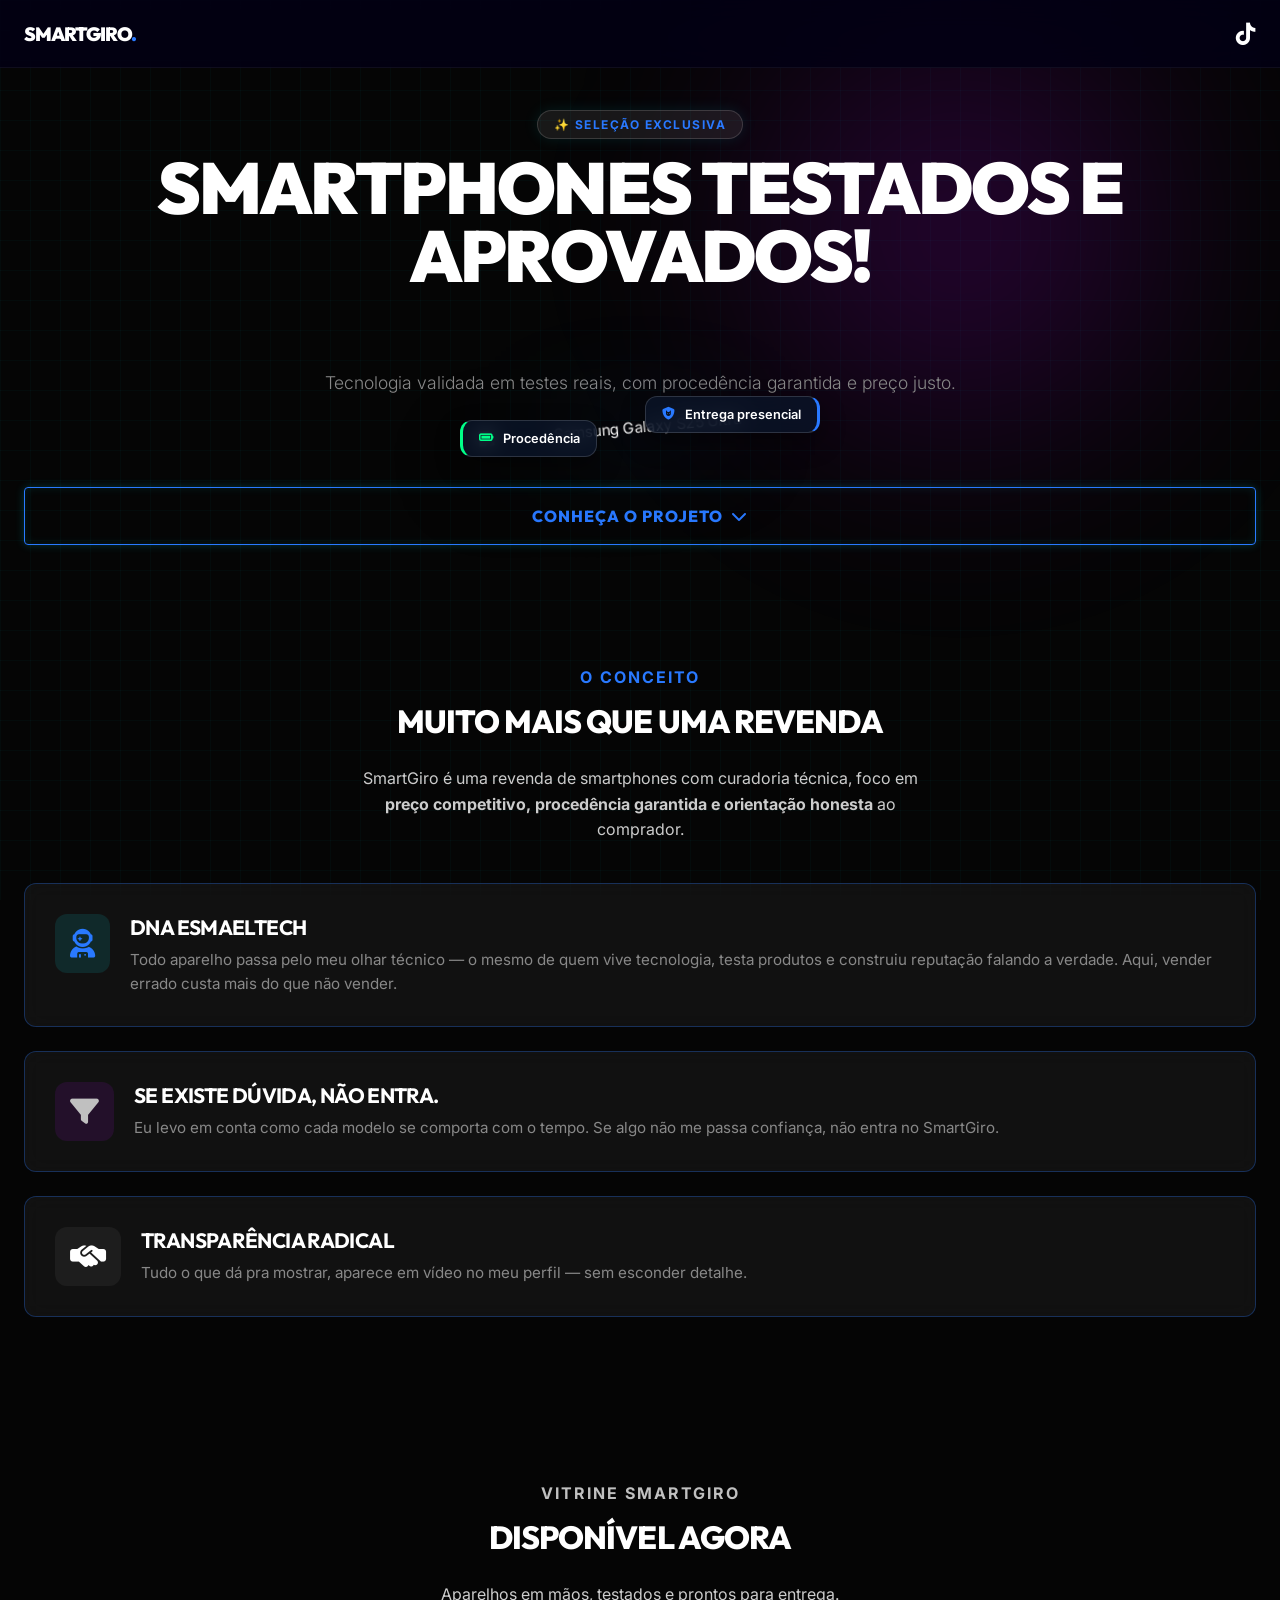
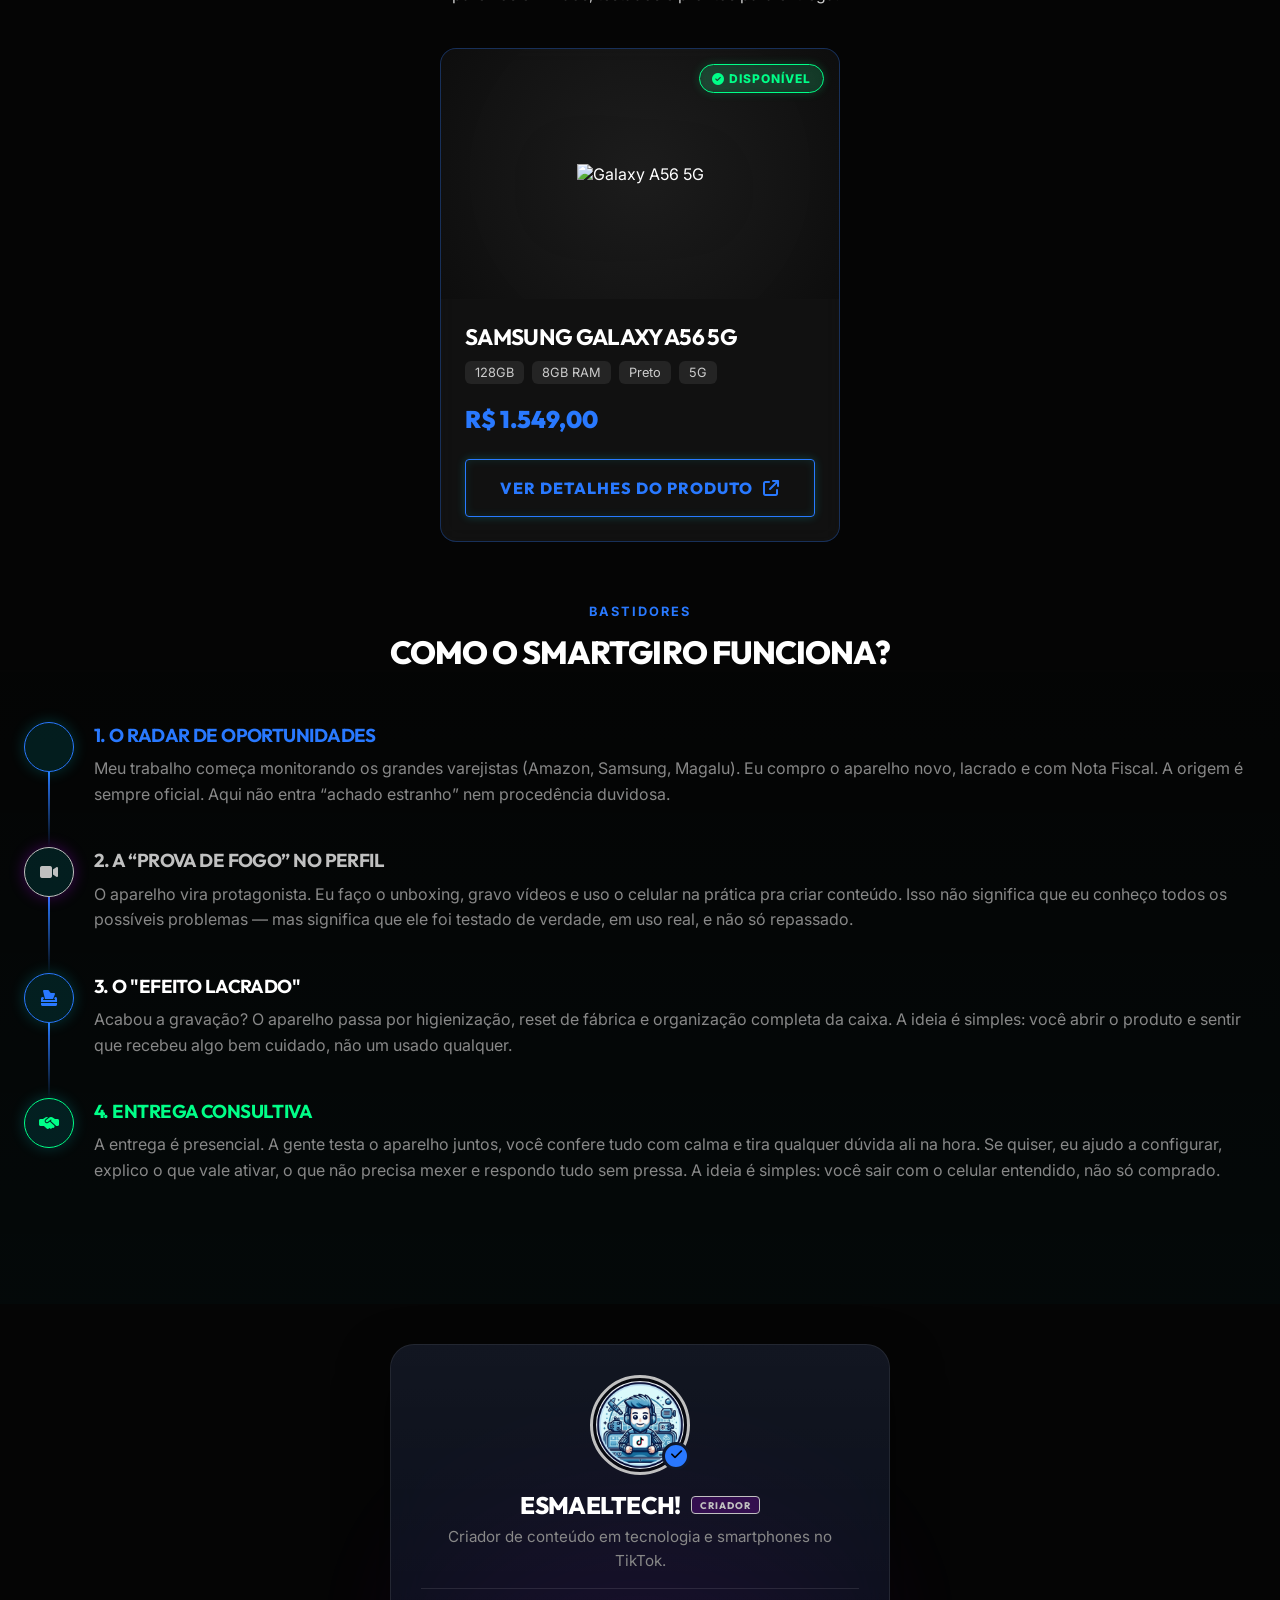
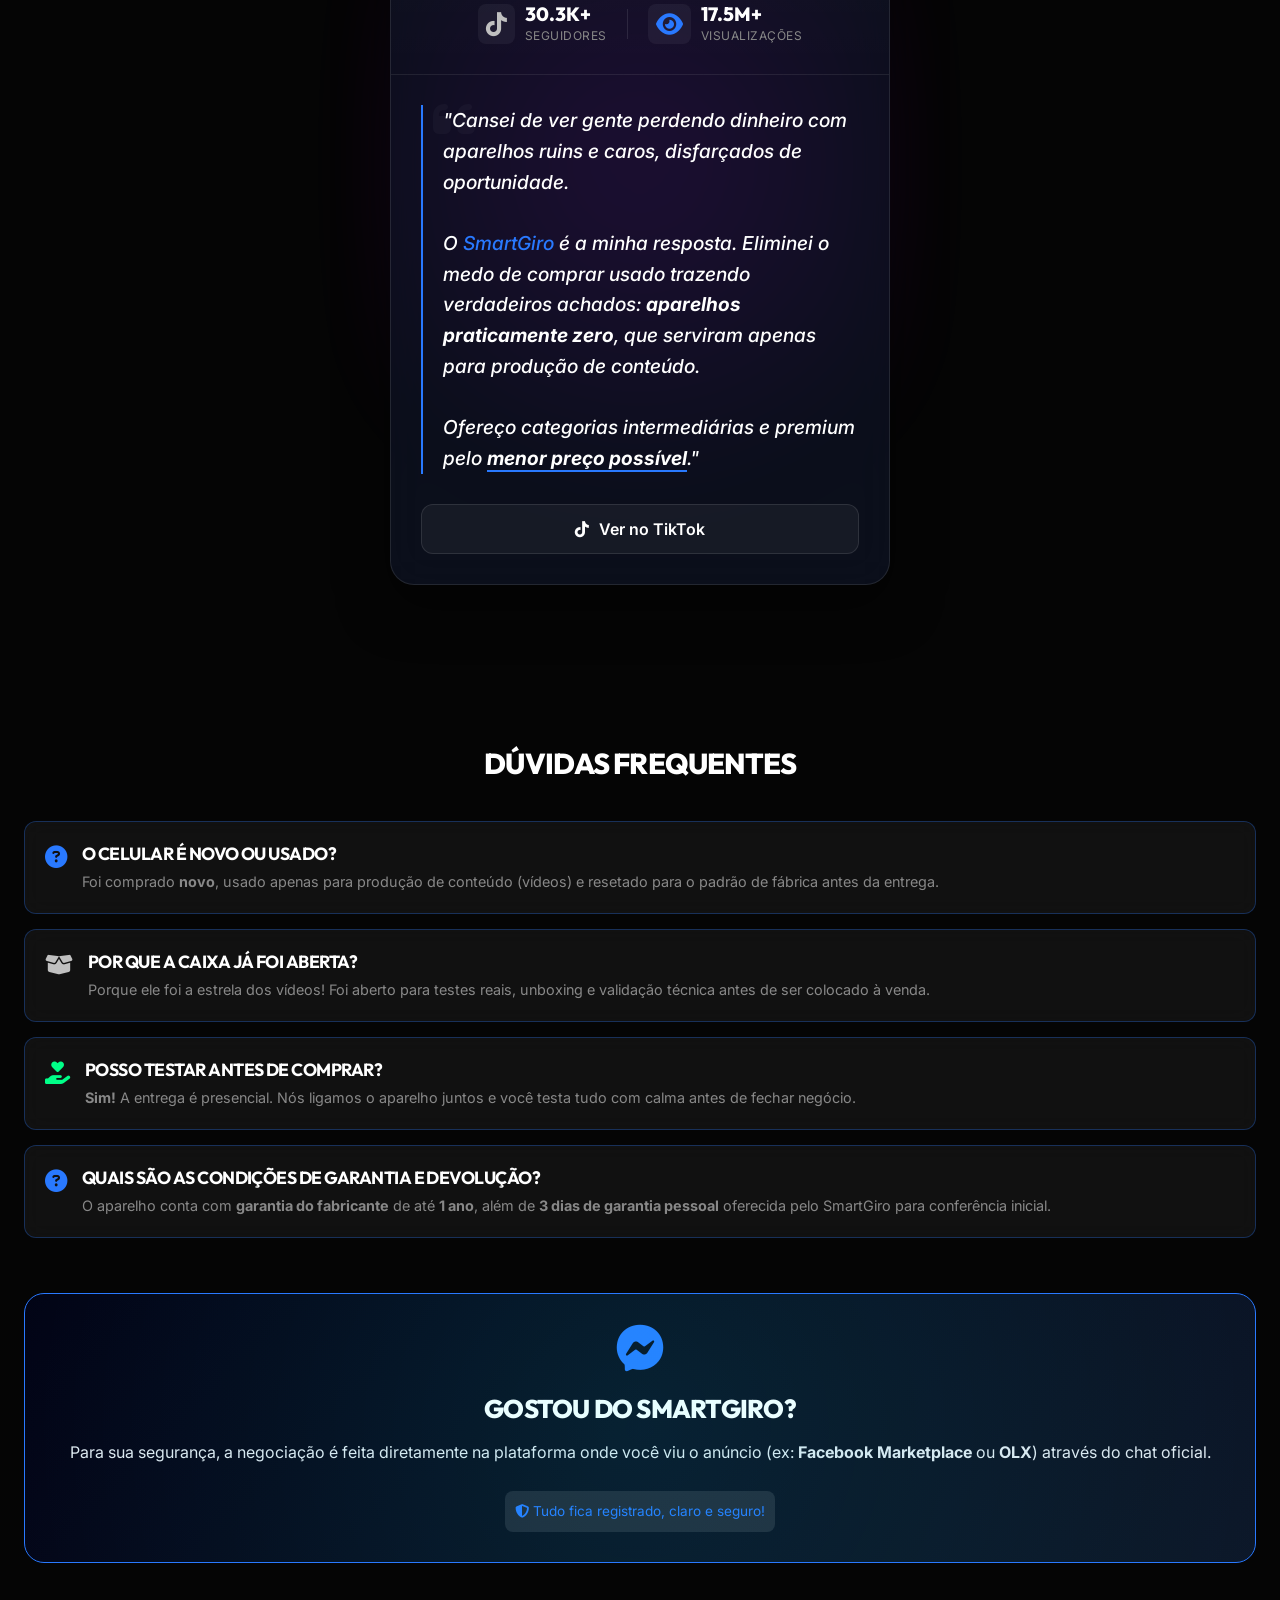
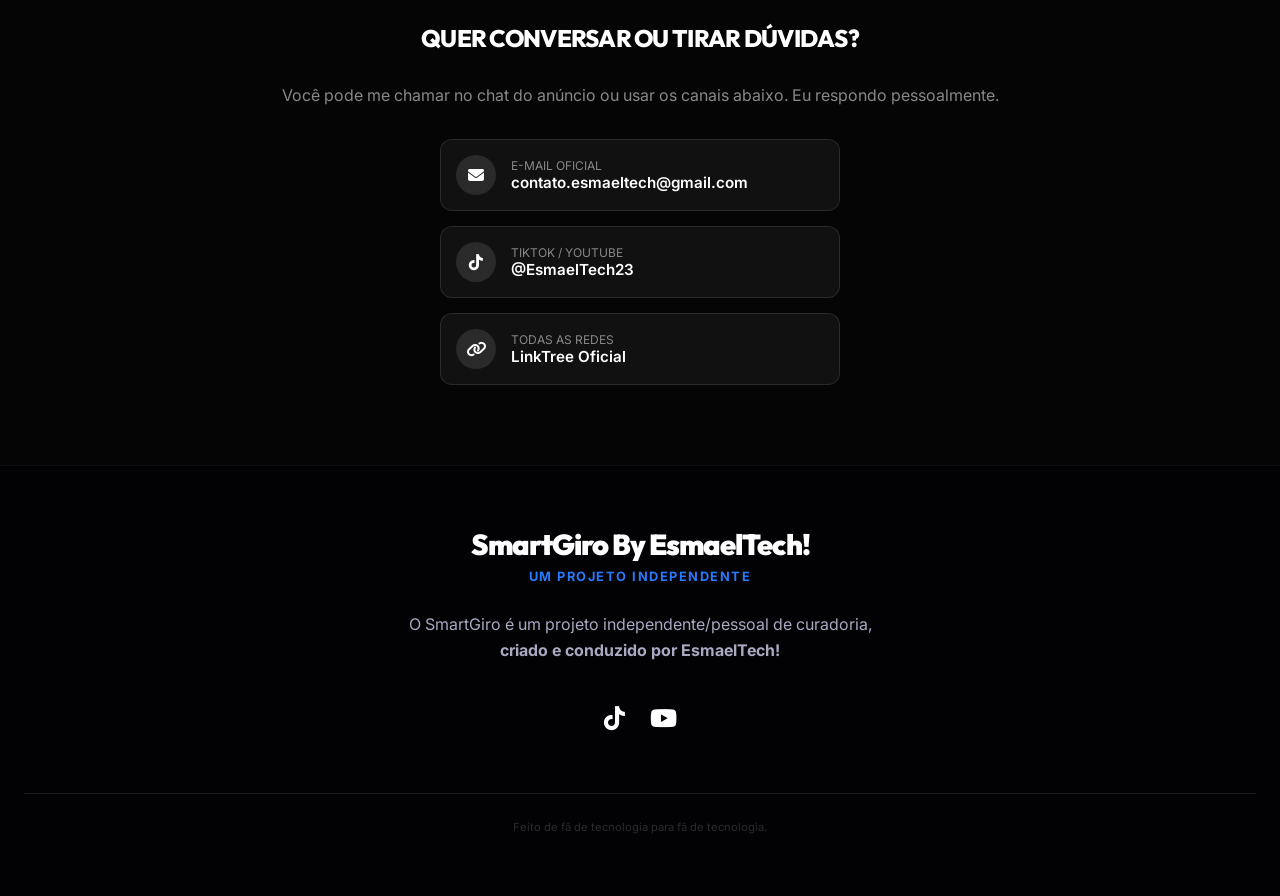
==== index.html @ f163e86d "Update index.html" ====
<!DOCTYPE html>
<html lang="pt-br">
<head>
    <meta charset="UTF-8">
    <meta name="viewport" content="width=device-width, initial-scale=1.0, maximum-scale=1.0, user-scalable=no">
    <title>Home | SmartGiro</title> <link rel="icon" type="smartgiro-logo" href="unnamed-removebg-preview.png">
    
    <link rel="stylesheet" href="style.css">

    <link rel="preconnect" href="https://fonts.googleapis.com">
    <link rel="preconnect" href="https://fonts.gstatic.com" crossorigin>
    <link href="https://fonts.googleapis.com/css2?family=Inter:wght@300;400;500&family=Outfit:wght@700;900&display=swap" rel="stylesheet">
    
    <link rel="stylesheet" href="https://cdnjs.cloudflare.com/ajax/libs/font-awesome/6.4.0/css/all.min.css">
</head>
<body>

    <header>
        <div class="brand">SMARTGIRO<span>.</span></div>
        <a href="https://www.tiktok.com/@esmaeltech23" target="_blank" style="color: white; font-size: 1.4rem;">
            <i class="fa-brands fa-tiktok"></i>
        </a>
    </header>

    <section class="hero">
        <div class="particles-container">
            <div class="particle"></div><div class="particle"></div><div class="particle"></div>
            <div class="particle"></div><div class="particle"></div>
        </div>

        <div class="reveal">
            <div class="pill-badge">✨ Seleção Exclusiva</div>
            <h1 class="hero-title">
                SMARTPHONES TESTADOS E APROVADOS! <br>
                <span class="highlight-text glitched-text">👽</span>
            </h1>
            <p class="hero-subtitle">Tecnologia validada em testes reais, com procedência garantida e preço justo.</p>
        </div>
        
        <div class="product-showcase reveal" style="transition-delay: 0.2s;">
            <div class="product-glow"></div>
            
            <img src="https://stratanetworks.com/wp-content/uploads/2025/01/Galaxy-S25-Ultra-L30-Back.png" alt="Samsung Galaxy S25 Ultra" class="product-image-real">
            
            <div class="float-badge badge-left">
                <i class="fa-solid fa-battery-full" style="color: #00ff88;"></i>
                <span>Procedência</span>
            </div>

            <div class="float-badge badge-right">
                <i class="fa-solid fa-shield-cat" style="color: var(--neon-cyan);"></i>
                <span>Entrega presencial</span>
            </div>
        </div>

<div class="reveal" style="transition-delay: 0.4s;">
    <a href="#sobre" class="btn btn-neon pulse-btn" style="position: relative; z-index: 99;">
        CONHEÇA O PROJETO <i class="fa-solid fa-chevron-down" style="margin-left: 8px;"></i>
    </a>
</div>
    </section>

    <section id="sobre" class="container" style="padding-top: 60px; padding-bottom: 60px;">
        
        <div class="reveal">
            <p style="text-align: center; color: var(--neon-cyan); letter-spacing: 2px; font-weight: 700; margin-bottom: 10px;">O CONCEITO</p>
            <h2 style="text-align: center;">MUITO MAIS QUE UMA REVENDA</h2>
            <p style="text-align: center; max-width: 600px; margin: 0 auto 40px; color: #ccc;">
                SmartGiro é uma revenda de smartphones com curadoria técnica, foco em <strong>preço competitivo, procedência garantida e orientação honesta </strong>ao comprador.
            </p>
        </div>
        
        <div class="tech-card reveal">
            <div style="display: flex; align-items: flex-start; gap: 20px;">
                <div style="background: rgba(0, 243, 255, 0.1); padding: 15px; border-radius: 12px; height: fit-content;">
                    <i class="fa-solid fa-user-astronaut" style="font-size: 1.8rem; color: var(--neon-cyan);"></i>
                </div>
                <div>
                    <h3 style="font-size: 1.3rem; margin-bottom: 8px;">DNA EsmaelTech</h3>
                    <p style="font-size: 0.95rem;">Todo aparelho passa pelo meu olhar técnico — o mesmo de quem vive tecnologia, testa produtos e construiu reputação falando a verdade.
                        Aqui, vender errado custa mais do que não vender.</p>
                </div>
            </div>
        </div>

        <div class="tech-card reveal">
            <div style="display: flex; align-items: flex-start; gap: 20px;">
                <div style="background: rgba(189, 0, 255, 0.1); padding: 15px; border-radius: 12px; height: fit-content;">
                    <i class="fa-solid fa-filter" style="font-size: 1.8rem; color: var(--neon-purple);"></i>
                </div>
                <div>
                    <h3 style="font-size: 1.3rem; margin-bottom: 8px;">Se existe dúvida, não entra.</h3>
                    <p style="font-size: 0.95rem;">Eu levo em conta como cada modelo se comporta com o tempo. Se algo não me passa confiança, não entra no SmartGiro.</p>
                </div>
            </div>
        </div>

        <div class="tech-card reveal">
            <div style="display: flex; align-items: flex-start; gap: 20px;">
                <div style="background: rgba(255, 255, 255, 0.05); padding: 15px; border-radius: 12px; height: fit-content;">
                    <i class="fa-solid fa-handshake-simple" style="font-size: 1.8rem; color: white;"></i>
                </div>
                <div>
                    <h3 style="font-size: 1.3rem; margin-bottom: 8px;">Transparência Radical</h3>
                    <p style="font-size: 0.95rem;">Tudo o que dá pra mostrar, aparece em vídeo no meu perfil — sem esconder detalhe.</p>
                </div>
            </div>
        </div>

    </section>
<section id="vitrine" class="container reveal" style="padding-top: 80px; padding-bottom: 60px;">
        
        <div class="reveal" style="text-align: center; margin-bottom: 40px;">
            <p style="color: var(--neon-purple); letter-spacing: 2px; font-weight: 700; margin-bottom: 10px;">VITRINE SMARTGIRO</p>
            <h2>DISPONÍVEL AGORA</h2>
            <p style="max-width: 600px; margin: 0 auto; color: #ccc;">
                Aparelhos em mãos, testados e prontos para entrega.
            </p>
        </div>

        <div class="products-grid">

            <div class="product-card reveal">
                <div class="status-badge"><i class="fa-solid fa-circle-check"></i> Disponível</div>
                
                <div class="product-thumb">
                    <img src="https://img-prd-pim.poorvika.com/product/samsung-Galaxy-A56-5G-Awesome-Graphite-maain.png" alt="Galaxy A56 5G">
                </div>
                
                <div class="product-info">
                    <h3 class="product-title">Samsung Galaxy A56 5G</h3>
                    
                    <div class="product-specs">
                        <span>128GB</span>
                        <span>8GB RAM</span>
                        <span>Preto</span>
                        <span>5G</span>
                    </div>

                    <div class="product-price">R$ 1.549,00</div>
                    
                    <a href="A56_5G.html" target="_blank" class="btn btn-neon">
                        VER DETALHES DO PRODUTO <i class="fa-solid fa-arrow-up-right-from-square" style="margin-left: 10px;"></i>
                    </a>
                </div>
            </div>
            </div>
    </section>
    <section class="container" style="padding-bottom: 80px; background: linear-gradient(to bottom, transparent, rgba(0,243,255,0.02));">
        
        <div class="reveal" style="margin-bottom: 50px;">
            <p style="text-align: center; color: var(--neon-cyan); letter-spacing: 2px; font-weight: 700; font-size: 0.8rem; margin-bottom: 10px;">BASTIDORES</p>
            <h2 style="text-align: center;">Como o SmartGiro Funciona?</h2>
        </div>
        
        <div class="timeline-step reveal">
            <div class="step-marker"><i class="fa-solid fa-radar"></i></div>
            <div>
                <h3 style="margin-bottom: 8px; color: var(--neon-cyan); line-height: 1.4;">1. O Radar de Oportunidades</h3>
                <p>Meu trabalho começa monitorando os grandes varejistas (Amazon, Samsung, Magalu).
                    Eu compro o aparelho novo, lacrado e com Nota Fiscal. A origem é sempre oficial.
                    Aqui não entra “achado estranho” nem procedência duvidosa.</p>
            </div>
        </div>

        <div class="timeline-step reveal">
            <div class="step-marker" style="border-color: var(--neon-purple); color: var(--neon-purple); box-shadow: 0 0 15px rgba(189, 0, 255, 0.3);"><i class="fa-solid fa-video"></i></div>
            <div>
                <h3 style="margin-bottom: 8px; color: var(--neon-purple); line-height: 1.4;">2. A “PROVA DE FOGO” NO PERFIL</h3>
                <p>O aparelho vira protagonista.
                    Eu faço o unboxing, gravo vídeos e uso o celular na prática pra criar conteúdo.
                    Isso não significa que eu conheço todos os possíveis problemas — mas significa que ele foi testado de verdade, em uso real, e não só repassado.</p>
            </div>
        </div>

        <div class="timeline-step reveal">
            <div class="step-marker"><i class="fa-solid fa-box-tissue"></i></div>
            <div>
                <h3 style="margin-bottom: 8px; color: white; line-height: 1.4;">3. O "Efeito Lacrado"</h3>
                <p>Acabou a gravação? O aparelho passa por higienização, reset de fábrica e organização completa da caixa.
                    A ideia é simples: você abrir o produto e sentir que recebeu algo bem cuidado, não um usado qualquer.</p>
            </div>
        </div>

        <div class="timeline-step reveal">
            <div class="step-marker" style="border-color: #00ff88; color: #00ff88;"><i class="fa-solid fa-handshake-simple"></i></div>
            <div>
                <h3 style="margin-bottom: 8px; color: #00ff88; line-height: 1.4;">4. Entrega Consultiva</h3>
                <p>A entrega é presencial.
                    A gente testa o aparelho juntos, você confere tudo com calma e tira qualquer dúvida ali na hora.
                    Se quiser, eu ajudo a configurar, explico o que vale ativar, o que não precisa mexer e respondo tudo sem pressa.
                    A ideia é simples: você sair com o celular entendido, não só comprado.</p>
            </div>
        </div>

    </section>

    <section class="container reveal" style="padding-bottom: 100px; padding-top: 40px;">
        <div class="profile-card-wrapper">
            <div class="profile-glow"></div>
            
            <div class="profile-card">
                <div class="profile-header">
                    <div class="profile-avatar">
                        <img src="EsmaelTechfotode Perfil.png" alt="EsmaelTech">
                        <div class="verified-badge"><i class="fa-solid fa-check"></i></div>
                    </div>
                    
                    <div class="profile-info">
                        <h2 class="profile-name">EsmaelTech! <span class="tag-creator">CRIADOR</span></h2>
                        <p class="profile-bio">Criador de conteúdo em tecnologia e smartphones no TikTok.</p>
                        
                        <div class="profile-stats-row">
                            <div class="p-stat">
                                <i class="fa-brands fa-tiktok" style="color: var(--neon-purple);"></i>
                                <div>
                                    <span class="p-number">30.3K+</span>
                                    <span class="p-label">Seguidores</span>
                                </div>
                            </div>
                            
                            <div class="stat-divider"></div>

                            <div class="p-stat">
                                <i class="fa-solid fa-eye" style="color: var(--neon-cyan);"></i>
                                <div>
                                    <span class="p-number">17.5M+</span>
                                    <span class="p-label">Visualizações</span>
                                </div>
                            </div>
                        </div>
                        </div>
                </div>

                <div class="profile-body">
                    <div class="quote-box">
                        <i class="fa-solid fa-quote-left quote-icon"></i>
                        <p style="font-size: 1.2rem; color: white; font-weight: 500; font-style: italic; margin-bottom: 30px; line-height: 1.6;">
                "Cansei de ver gente perdendo dinheiro com aparelhos ruins e caros, disfarçados de oportunidade.
                <br><br>
                O <span style="color: var(--neon-cyan);">SmartGiro</span> é a minha resposta. Eliminei o medo de comprar usado trazendo verdadeiros achados: <strong style="color: white;">aparelhos praticamente zero</strong>, que serviram apenas para produção de conteúdo.
                <br><br>
                Ofereço categorias intermediárias e premium pelo <strong style="border-bottom: 2px solid var(--neon-cyan);">menor preço possível</strong>."
            </p>
                    </div>
                    
                    <a href="https://www.tiktok.com/@esmaeltech23" target="_blank" class="btn-social">
                        <i class="fa-brands fa-tiktok"></i> Ver no TikTok
                    </a>
                </div>
            </div>
        </div>
    </section>
    <section class="container" style="padding-top: 60px; padding-bottom: 40px;">
        <div class="reveal">
            <h2 style="text-align: center; font-size: 1.8rem; margin-bottom: 40px;">Dúvidas Frequentes</h2>
        </div>

        <div class="tech-card reveal" style="padding: 20px; margin-bottom: 15px;">
            <div style="display: flex; gap: 15px;">
                <i class="fa-solid fa-circle-question" style="color: var(--neon-cyan); font-size: 1.4rem; margin-top: 4px;"></i>
                <div>
                    <h3 style="font-size: 1.1rem; margin-bottom: 5px; color: white;">O celular é novo ou usado?</h3>
                    <p style="font-size: 0.9rem; margin: 0;">Foi comprado <strong>novo</strong>, usado apenas para produção de conteúdo (vídeos) e resetado para o padrão de fábrica antes da entrega.</p>
                </div>
            </div>
        </div>

        <div class="tech-card reveal" style="padding: 20px; margin-bottom: 15px;">
            <div style="display: flex; gap: 15px;">
                <i class="fa-solid fa-box-open" style="color: var(--neon-purple); font-size: 1.4rem; margin-top: 4px;"></i>
                <div>
                    <h3 style="font-size: 1.1rem; margin-bottom: 5px; color: white;">Por que a caixa já foi aberta?</h3>
                    <p style="font-size: 0.9rem; margin: 0;">Porque ele foi a estrela dos vídeos! Foi aberto para testes reais, unboxing e validação técnica antes de ser colocado à venda.</p>
                </div>
            </div>
        </div>

        <div class="tech-card reveal" style="padding: 20px; margin-bottom: 15px;">
            <div style="display: flex; gap: 15px;">
                <i class="fa-solid fa-hand-holding-heart" style="color: #00ff88; font-size: 1.4rem; margin-top: 4px;"></i>
                <div>
                    <h3 style="font-size: 1.1rem; margin-bottom: 5px; color: white;">Posso testar antes de comprar?</h3>
                    <p style="font-size: 0.9rem; margin: 0;"><strong>Sim!</strong> A entrega é presencial. Nós ligamos o aparelho juntos e você testa tudo com calma antes de fechar negócio.</p>
                </div>
            </div>
        </div>

                <div class="tech-card reveal" style="padding: 20px; margin-bottom: 15px;">
            <div style="display: flex; gap: 15px;">
                <i class="fa-solid fa-circle-question" style="color: var(--neon-cyan); font-size: 1.4rem; margin-top: 4px;"></i>
                <div>
                    <h3 style="font-size: 1.1rem; margin-bottom: 5px; color: white;">Quais são as condições de garantia e devolução?</h3>
                    <p style="font-size: 0.9rem; margin: 0;">O aparelho conta com <strong>garantia do fabricante</strong> de até <strong>1 ano</strong>, além de <strong>3 dias de garantia pessoal</strong> oferecida pelo SmartGiro para conferência inicial.</p>

                </div>
            </div>
        </div>
    </section>

    <section class="container reveal" style="padding-bottom: 60px;">
        <div style="background: linear-gradient(135deg, rgba(3, 0, 20, 0.9), rgba(15, 23, 42, 0.9)); border: 1px solid var(--neon-cyan); border-radius: 20px; padding: 30px; text-align: center; position: relative; overflow: hidden;">
            
            <div style="position: absolute; top: -50%; left: -50%; width: 200%; height: 200%; background: radial-gradient(circle, rgba(0, 243, 255, 0.1) 0%, transparent 60%); pointer-events: none;"></div>

            <i class="fa-brands fa-facebook-messenger" style="font-size: 3rem; color: var(--neon-cyan); margin-bottom: 20px;"></i>
            
            <h2 style="font-size: 1.6rem; margin-bottom: 15px;">Gostou do SmartGiro?</h2>
            
            <p style="margin-bottom: 25px; font-size: 1rem; color: #e2e8f0;">
                Para sua segurança, a negociação é feita diretamente na plataforma onde você viu o anúncio (ex: <strong>Facebook Marketplace</strong> ou <strong>OLX</strong>) através do chat oficial.
            </p>
            
            <div style="background: rgba(255,255,255,0.1); padding: 10px; border-radius: 8px; display: inline-block;">
                <p style="font-size: 0.85rem; margin: 0; color: var(--neon-cyan);">
                    <i class="fa-solid fa-shield-halved"></i> Tudo fica registrado, claro e seguro!
                </p>
            </div>
        </div>
    </section>

    <section class="container reveal" style="padding-bottom: 80px; text-align: center;">
        <h2 style="font-size: 1.5rem; margin-bottom: 30px;">Quer conversar ou Tirar Dúvidas?</h2>
        
        <p style="margin-bottom: 30px;">Você pode me chamar no chat do anúncio ou usar os canais abaixo. Eu respondo pessoalmente.</p>

        <div style="display: flex; flex-direction: column; gap: 15px; max-width: 400px; margin: 0 auto;">
            
            <a href="mailto:contato.esmaeltech@gmail.com" style="text-decoration: none;">
                <div style="background: var(--glass-bg); border: 1px solid rgba(255,255,255,0.1); padding: 15px; border-radius: 12px; display: flex; align-items: center; gap: 15px; transition: 0.3s;" onmouseover="this.style.borderColor='var(--neon-purple)'" onmouseout="this.style.borderColor='rgba(255,255,255,0.1)'">
                    <div style="background: rgba(255,255,255,0.1); width: 40px; height: 40px; display: flex; align-items: center; justify-content: center; border-radius: 50%;">
                        <i class="fa-solid fa-envelope" style="color: white;"></i>
                    </div>
                    <div style="text-align: left;">
                        <span style="display: block; font-size: 0.75rem; color: var(--text-dim); text-transform: uppercase;">E-mail Oficial</span>
                        <span style="display: block; font-size: 0.95rem; color: white; font-weight: 600;">contato.esmaeltech@gmail.com</span>
                    </div>
                </div>
            </a>

            <a href="https://www.tiktok.com/@esmaeltech23" target="_blank" style="text-decoration: none;">
                <div style="background: var(--glass-bg); border: 1px solid rgba(255,255,255,0.1); padding: 15px; border-radius: 12px; display: flex; align-items: center; gap: 15px; transition: 0.3s;" onmouseover="this.style.borderColor='var(--neon-cyan)'" onmouseout="this.style.borderColor='rgba(255,255,255,0.1)'">
                    <div style="background: rgba(255,255,255,0.1); width: 40px; height: 40px; display: flex; align-items: center; justify-content: center; border-radius: 50%;">
                        <i class="fa-brands fa-tiktok" style="color: white;"></i>
                    </div>
                    <div style="text-align: left;">
                        <span style="display: block; font-size: 0.75rem; color: var(--text-dim); text-transform: uppercase;">TikTok / Youtube</span>
                        <span style="display: block; font-size: 0.95rem; color: white; font-weight: 600;">@EsmaelTech23</span>
                    </div>
                </div>
            </a>
            <a href="https://linktr.ee/esmaeltech" target="_blank" style="text-decoration: none;">
                <div style="background: var(--glass-bg); border: 1px solid rgba(255,255,255,0.1); padding: 15px; border-radius: 12px; display: flex; align-items: center; gap: 15px; transition: 0.3s;" onmouseover="this.style.borderColor='#43E660'" onmouseout="this.style.borderColor='rgba(255,255,255,0.1)'">
                    <div style="background: rgba(255,255,255,0.1); width: 40px; height: 40px; display: flex; align-items: center; justify-content: center; border-radius: 50%;">
                        <i class="fa-solid fa-link" style="color: white;"></i>
                    </div>
                    <div style="text-align: left;">
                        <span style="display: block; font-size: 0.75rem; color: var(--text-dim); text-transform: uppercase;">Todas as Redes</span>
                        <span style="display: block; font-size: 0.95rem; color: white; font-weight: 600;">LinkTree Oficial</span>
                    </div>
                </div>
            </a>
        </div>
    </section>
    <footer style="background: #020205; padding: 60px 24px; text-align: center; border-top: 1px solid rgba(255,255,255,0.05);">
        <div class="container">
            <div class="brand" style="font-size: 1.8rem; margin-bottom: 5px;">SmartGiro By EsmaelTech!</div>
            
            <p style="color: var(--neon-cyan); font-size: 0.8rem; letter-spacing: 1.5px; margin-bottom: 25px; font-weight: 700; text-transform: uppercase;">
                Um Projeto Independente
            </p>

            <div style="max-width: 500px; margin: 0 auto 40px;">
                <p style="font-size: 1rem; line-height: 1.6; color: #a9a9c2;">
                    O SmartGiro é um projeto independente/pessoal de curadoria, <strong>criado e conduzido por EsmaelTech!</strong>
                </p>
            </div>

            <div style="display: flex; justify-content: center; gap: 25px; margin-bottom: 40px;">
                <a href="https://www.tiktok.com/@esmaeltech23" target="_blank" style="color: white; font-size: 1.5rem; transition: 0.3s;" onmouseover="this.style.color='#00f3ff'" onmouseout="this.style.color='white'">
                    <i class="fa-brands fa-tiktok"></i>
                </a>
                <a href="https://www.youtube.com/@EsmaelTech023" target="_blank" style="color: white; font-size: 1.5rem; transition: 0.3s;" onmouseover="this.style.color='#FF0000'" onmouseout="this.style.color='white'">
                    <i class="fa-brands fa-youtube"></i>
                </a>
                
            </div>
<span class="highlight-text glitched-text">👽</span>
                
            </div>

            <div style="border-top: 1px solid rgba(255,255,255,0.1); padding-top: 25px;">
                <p style="font-size: 0.7rem; opacity: 0.3;">
                    Feito de fã de tecnologia para fã de tecnologia.
                </p>
            </div>
        </div>
    </footer>

    <script src="script.js"></script>
</body>

</html>
---- style.css ----
/* =========================================
   1. VARIÁVEIS E RESET (DESIGN SYSTEM)
   ========================================= */
:root {
    --bg-main: #050505;           
    --neon-cyan: #2979ff;         
    --neon-purple: #c0c0c0;       
    --text-light: #ffffff;
    --text-dim: #888888;
    
    --grad-tech: linear-grad(135deg, var(--neon-cyan), #004ecb); 
    --grad-glow: radial-gradient(circle at center, rgba(41, 121, 255, 0.2) 0%, rgba(0,0,0,0) 70%);
    
    --glass-bg: rgba(255, 255, 255, 0.05);
    --glass-border: 1px solid rgba(41, 121, 255, 0.3); 
    --glass-blur: blur(10px);
}

* { margin: 0; padding: 0; box-sizing: border-box; }

/* --- CORREÇÃO 1: TRAVA GERAL DE ROLAGEM HORIZONTAL --- */
html, body {
    width: 100%;
    overflow-x: hidden; /* Isso impede que a tela 'dance' para os lados */
    position: relative;
}

body {
    background-color: var(--bg-main);
    color: var(--text-light);
    font-family: 'Inter', sans-serif;
}

/* Fundo Animado */
body::before {
    content: ''; position: fixed; top: 0; left: 0; width: 100%; height: 100%;
    background-image: linear-gradient(rgba(0, 243, 255, 0.05) 1px, transparent 1px), linear-gradient(90deg, rgba(0, 243, 255, 0.05) 1px, transparent 1px);
    background-size: 30px 30px; z-index: -2; animation: gridMove 60s linear infinite; opacity: 0.6;
}

/* --- CORREÇÃO 2: LIMITAR O BRILHO LATERAL --- */
body::after {
    content: ''; position: fixed; top: -10%; right: 0; /* Mudei de -10% para 0 para garantir */
    width: 50vw; height: 50vw;
    background: radial-gradient(circle, rgba(189, 0, 255, 0.2) 0%, transparent 70%);
    filter: blur(80px); z-index: -1; animation: pulseGlow 10s ease-in-out infinite alternate;
    pointer-events: none; /* Garante que não interfira no touch */
}

@keyframes gridMove { 0% { background-position: 0 0; } 100% { background-position: 0 600px; } }
@keyframes pulseGlow { 0% { opacity: 0.5; transform: scale(1); } 100% { opacity: 1; transform: scale(1.1); } }

/* Tipografia */
h1, h2, h3 { font-family: 'Outfit', sans-serif; letter-spacing: -0.03em; text-transform: uppercase; }
p { color: var(--text-dim); line-height: 1.6; font-size: 1rem; }
.container { padding: 0 24px; max-width: 100%; }
.highlight-text { background: var(--grad-tech); -webkit-background-clip: text; -webkit-text-fill-color: transparent; display: inline-block; }

/* Header */
header {
    padding: 20px 24px; display: flex; justify-content: space-between; align-items: center;
    position: fixed; width: 100%; top: 0; z-index: 100;
    background: rgba(3, 0, 20, 0.85); backdrop-filter: blur(15px); border-bottom: 1px solid rgba(255,255,255,0.05);
}
.brand { font-family: 'Outfit', sans-serif; font-weight: 900; font-size: 1.2rem; letter-spacing: -1px; }
.brand span { color: var(--neon-cyan); }

/* Hero */
.hero { padding: 110px 24px 60px; text-align: center; position: relative; }

/* Partículas */
.particles-container { position: absolute; top: 0; left: 0; width: 100%; height: 100%; overflow: hidden; z-index: -1; pointer-events: none; }
.particle { position: absolute; bottom: -10px; width: 4px; height: 4px; background: var(--neon-cyan); border-radius: 50%; opacity: 0; animation: riseUp 8s infinite linear; }
.particle:nth-child(2) { background: var(--neon-purple); }
.particle:nth-child(4) { background: var(--neon-purple); }
@keyframes riseUp { 0% { bottom: -10px; opacity: 0; } 100% { bottom: 100%; opacity: 0; } }

.pill-badge {
    display: inline-block; padding: 6px 16px; background: rgba(255, 255, 255, 0.08);
    border: 1px solid rgba(255, 255, 255, 0.15); border-radius: 50px; font-size: 0.75rem;
    font-weight: 700; text-transform: uppercase; letter-spacing: 1.5px; margin-bottom: 15px;
    color: var(--neon-cyan); box-shadow: 0 0 15px rgba(0, 243, 255, 0.1);
}
.hero-title { font-size: clamp(2.5rem, 11vw, 4.5rem); line-height: 0.95; font-weight: 900; margin-bottom: 10px; color: white; }
.hero-subtitle { font-size: 1.1rem; color: var(--text-dim); font-weight: 300; margin-bottom: 20px; }

/* Produto */
.product-showcase { 
    position: relative; width: 100%; max-width: 340px; margin: 20px auto 50px; z-index: 2; 
    display: flex; justify-content: center; align-items: center; overflow: visible; 
}
.product-glow { position: absolute; top: 50%; left: 50%; transform: translate(-50%, -50%); width: 120%; height: 120%; background: var(--grad-glow); filter: blur(50px); z-index: -1; animation: pulseGlow 5s infinite alternate; }
.product-image-real { width: 100%; height: auto; display: block; filter: drop-shadow(0 25px 50px rgba(0,0,0,0.8)); transform: rotate(-5deg) scale(0.95); transition: transform 0.6s cubic-bezier(0.34, 1.56, 0.64, 1); }
.hero:hover .product-image-real { transform: rotate(0deg) scale(1.02); }

/* Badges */
.float-badge { position: absolute; background: rgba(10, 20, 40, 0.8); backdrop-filter: blur(10px); border: 1px solid rgba(255, 255, 255, 0.15); padding: 10px 16px; border-radius: 12px; display: flex; align-items: center; gap: 10px; font-size: 0.8rem; font-weight: 600; color: white; box-shadow: 0 10px 25px rgba(0,0,0,0.4); z-index: 10; white-space: nowrap; }

/* Posições Padrão (Desktop) - A correção mobile está no fim do arquivo */
.badge-left { top: 15%; left: -10px; border-left: 3px solid #00ff88; animation: floatBob 4s ease-in-out infinite; }
.badge-right { bottom: 20%; right: -10px; border-right: 3px solid var(--neon-cyan); animation: floatBob 5s ease-in-out infinite reverse; }

@keyframes floatBob { 0%, 100% { transform: translateY(0); } 50% { transform: translateY(-12px); } }

/* Botões */
.btn {
    position: relative;
    display: flex; justify-content: center; align-items: center;
    padding: 18px 32px; font-family: 'Outfit', sans-serif; font-weight: 800;
    text-transform: uppercase; letter-spacing: 1px; text-decoration: none;
    border-radius: 4px; overflow: hidden; transition: 0.2s; width: 100%;
    border: none; cursor: pointer; pointer-events: auto !important; z-index: 500;
}
.btn-neon { background: transparent; color: var(--neon-cyan); border: 1px solid var(--neon-cyan); box-shadow: 0 0 10px rgba(0, 243, 255, 0.2), inset 0 0 10px rgba(0, 243, 255, 0.1); }
.btn-neon::before { content: ''; position: absolute; top: 0; left: -100%; width: 100%; height: 100%; background: linear-gradient(90deg, transparent, rgba(0, 243, 255, 0.4), transparent); transition: 0.5s; z-index: -1; }
.btn-neon:hover { box-shadow: 0 0 25px rgba(0, 243, 255, 0.6); color: black; background: var(--neon-cyan); border-color: transparent; }
.btn-neon:hover::before { left: 100%; }

.pulse-btn { animation: softPulse 2.5s infinite; }
@keyframes softPulse { 0% { box-shadow: 0 0 0 0 rgba(0, 243, 255, 0.4); } 70% { box-shadow: 0 0 0 15px rgba(0, 243, 255, 0); } 100% { box-shadow: 0 0 0 0 rgba(0, 243, 255, 0); } }

/* Cards */
.tech-card { background: var(--glass-bg); backdrop-filter: var(--glass-blur); border: var(--glass-border); padding: 30px; border-radius: 12px; margin-bottom: 24px; position: relative; overflow: hidden; transition: 0.3s; }
.tech-card:hover { border-color: var(--neon-cyan); transform: translateY(-5px); }
.card-icon-neon { font-size: 2.5rem; margin-bottom: 20px; background: var(--grad-tech); -webkit-background-clip: text; -webkit-text-fill-color: transparent; }
h2 { font-size: 2rem; font-weight: 800; margin-bottom: 25px; }

/* Timeline */
.timeline-step { display: flex; align-items: flex-start; margin-bottom: 40px; position: relative; }
.timeline-step:not(:last-child)::before { content: ''; position: absolute; left: 24px; top: 50px; height: calc(100% - 10px); width: 2px; background: linear-gradient(to bottom, var(--neon-cyan), transparent); z-index: -1; }
.step-marker { flex-shrink: 0; width: 50px; height: 50px; background: rgba(0, 243, 255, 0.1); border: 1px solid var(--neon-cyan); border-radius: 50%; display: flex; align-items: center; justify-content: center; font-weight: 900; color: var(--neon-cyan); margin-right: 20px; box-shadow: 0 0 15px rgba(0, 243, 255, 0.2); }

/* Autoridade (Profile Card) */
.profile-card-wrapper { position: relative; max-width: 500px; margin: 0 auto; }
.profile-glow { position: absolute; top: 50%; left: 50%; transform: translate(-50%, -50%); width: 100%; height: 100%; background: radial-gradient(circle, rgba(189, 0, 255, 0.25) 0%, transparent 70%); filter: blur(40px); z-index: -1; }
.profile-card { background: rgba(15, 23, 42, 0.6); backdrop-filter: blur(20px); border: 1px solid rgba(255, 255, 255, 0.1); border-radius: 24px; overflow: hidden; box-shadow: 0 20px 50px rgba(0,0,0,0.5); }
.profile-header { padding: 30px; background: linear-gradient(to bottom, rgba(255,255,255,0.03), transparent); display: flex; flex-direction: column; align-items: center; text-align: center; border-bottom: 1px solid rgba(255,255,255,0.05); }
.profile-avatar { position: relative; width: 100px; height: 100px; margin-bottom: 15px; }
.profile-avatar img { width: 100%; height: 100%; border-radius: 50%; border: 3px solid var(--neon-purple); object-fit: cover; padding: 3px; background: rgba(0,0,0,0.5); }
.verified-badge { position: absolute; bottom: 5px; right: 0; background: var(--neon-cyan); color: black; width: 28px; height: 28px; border-radius: 50%; display: flex; align-items: center; justify-content: center; font-size: 0.8rem; border: 3px solid #0f172a; }
.profile-name { font-size: 1.5rem; color: white; margin-bottom: 5px; display: flex; align-items: center; justify-content: center; gap: 10px; }
.tag-creator { font-size: 0.6rem; background: rgba(189, 0, 255, 0.2); color: var(--neon-purple); border: 1px solid var(--neon-purple); padding: 2px 8px; border-radius: 4px; letter-spacing: 1px; }
.profile-bio { font-size: 0.95rem; color: var(--text-dim); }
.profile-body { padding: 30px; }
.quote-box { position: relative; padding-left: 20px; border-left: 2px solid var(--neon-cyan); margin-bottom: 25px; }
.quote-box p { font-style: italic; color: #e2e8f0; font-size: 1rem; line-height: 1.6; }
.quote-icon { position: absolute; top: -10px; left: 10px; font-size: 3rem; color: rgba(255,255,255,0.03); z-index: -1; }
.btn-social { display: flex; align-items: center; justify-content: center; gap: 10px; width: 100%; padding: 14px; background: rgba(255,255,255,0.05); border: 1px solid rgba(255,255,255,0.1); color: white; text-decoration: none; border-radius: 12px; font-weight: 600; transition: 0.3s; }
.btn-social:hover { background: rgba(255,255,255,0.1); border-color: var(--neon-purple); transform: translateY(-2px); }

/* Estatísticas */
.profile-stats-row { display: flex; align-items: center; justify-content: center; gap: 20px; margin-top: 15px; padding-top: 15px; border-top: 1px solid rgba(255, 255, 255, 0.1); width: 100%; }
.p-stat { display: flex; align-items: center; gap: 10px; text-align: left; }
.p-stat i { font-size: 1.5rem; background: rgba(255,255,255,0.05); padding: 8px; border-radius: 8px; }
.p-number { display: block; font-family: 'Outfit', sans-serif; font-weight: 800; font-size: 1.2rem; color: white; line-height: 1; }
.p-label { font-size: 0.75rem; color: var(--text-dim); text-transform: uppercase; letter-spacing: 0.5px; }
.stat-divider { width: 1px; height: 30px; background: rgba(255,255,255,0.1); }

/* Footer */
footer { background: #010005; padding: 50px 24px; text-align: center; border-top: 1px solid rgba(255,255,255,0.05); }

/* Animações */
.reveal { opacity: 0; transform: translateY(30px) scale(0.95); transition: all 0.8s cubic-bezier(0.23, 1, 0.32, 1); }
.reveal.active { opacity: 1; transform: translateY(0) scale(1); }

/* Vitrine de Produtos */
.products-grid { display: grid; grid-template-columns: repeat(auto-fit, minmax(300px, 1fr)); gap: 24px; margin-top: 40px; justify-content: center; }
.product-card { background: var(--glass-bg); backdrop-filter: var(--glass-blur); border: var(--glass-border); border-radius: 16px; overflow: hidden; position: relative; transition: all 0.4s ease; display: flex; flex-direction: column; max-width: 400px; margin: 0 auto; width: 100%; }
.product-card:hover { transform: translateY(-5px); border-color: var(--neon-cyan); box-shadow: 0 10px 30px -10px rgba(41, 121, 255, 0.3); }
.product-thumb { width: 100%; height: 250px; position: relative; background: radial-gradient(circle, rgba(255,255,255,0.05) 0%, rgba(0,0,0,0.2) 100%); display: flex; align-items: center; justify-content: center; padding: 20px; overflow: hidden; }
.product-thumb img { max-width: 90%; max-height: 100%; object-fit: contain; filter: drop-shadow(0 15px 30px rgba(0,0,0,0.6)); transition: transform 0.5s cubic-bezier(0.23, 1, 0.32, 1); }
.product-card:hover .product-thumb img { transform: scale(1.08) rotate(-2deg); }
.status-badge { position: absolute; top: 15px; right: 15px; padding: 6px 12px; border-radius: 50px; font-size: 0.75rem; font-weight: 800; text-transform: uppercase; letter-spacing: 1px; z-index: 10; backdrop-filter: blur(5px); background: rgba(0, 255, 136, 0.15); border: 1px solid #00ff88; color: #00ff88; box-shadow: 0 0 10px rgba(0, 255, 136, 0.2); }
.product-card.sold { filter: grayscale(100%); opacity: 0.6; pointer-events: none; }
.product-card.sold .status-badge { background: rgba(255, 50, 50, 0.15); border-color: #ff3333; color: #ff3333; filter: grayscale(0%); }
.product-info { padding: 24px; display: flex; flex-direction: column; gap: 10px; }
.product-title { font-size: 1.4rem; color: white; font-weight: 700; margin: 0; }
.product-specs { display: flex; gap: 8px; flex-wrap: wrap; margin-bottom: 5px; }
.product-specs span { background: rgba(255,255,255,0.08); padding: 4px 10px; border-radius: 6px; font-size: 0.8rem; color: #ccc; }
.product-price { font-family: 'Outfit', sans-serif; font-size: 1.5rem; color: var(--neon-cyan); font-weight: 900; margin-top: 5px; margin-bottom: 15px; }

/* =========================================
   3. CORREÇÃO ESPECÍFICA PARA CELULAR (IMPORTANTE)
   ========================================= */
@media (max-width: 480px) {
    /* 1. Título menor para não estourar */
    .hero-title { font-size: 2.2rem; }

    /* 2. Forçar os Badges para dentro da tela */
    .badge-left {
        left: 0; /* Remove o -10px */
        top: 10%;
    }
    .badge-right {
        right: 0; /* Remove o -10px */
        bottom: 15%;
    }
    
    /* 3. Ajuste fino nos textos dos badges */
    .float-badge { padding: 8px 12px; font-size: 0.75rem; }

    /* 4. Ajuste das estatísticas do perfil */
    .profile-stats-row { gap: 10px; }
    .p-number { font-size: 1rem; }
    .p-stat i { font-size: 1.2rem; padding: 6px; }
}
/* --- NOVA MARCA: ESMAELTECH SHOP -> ET SHOP --- */
.brand-animated {
    font-family: 'Outfit', sans-serif;
    font-weight: 900;
    font-size: 1.4rem;
    letter-spacing: -0.5px;
    display: flex;
    align-items: center;
    color: var(--text-light);
    white-space: nowrap;
}

/* O ponto e o "!" com o seu azul padrão */
.brand-dot {
    color: var(--neon-cyan);
}

/* A assinatura: Forte, com o mesmo peso do logo */
.collapse-text {
    display: inline-block;
    overflow: hidden;
    color: #ffffff;
    font-weight: 900; /* Força total igual ao SMARTGIRO */
    
    /* Ajuste de tempo: 1.5s para sumir, começando após 2.5s de exibição */
    animation: squeezeText 1.9s cubic-bezier(0.77, 0, 0.175, 1) 0.5s forwards;
}

@keyframes squeezeText {
    0% {
        max-width: 300px; /* Valor alto para garantir que não quebre linha */
        opacity: 1;
        transform: translateX(0);
    }
    /* Pausa dramática: mantém o texto 100% visível por uma fração da animação */
    20% {
        max-width: 300px;
        opacity: 1;
    }
    100% {
        max-width: 0;
        opacity: 0;
        transform: translateX(-15px); /* Deslize suave para a esquerda */
    }
}
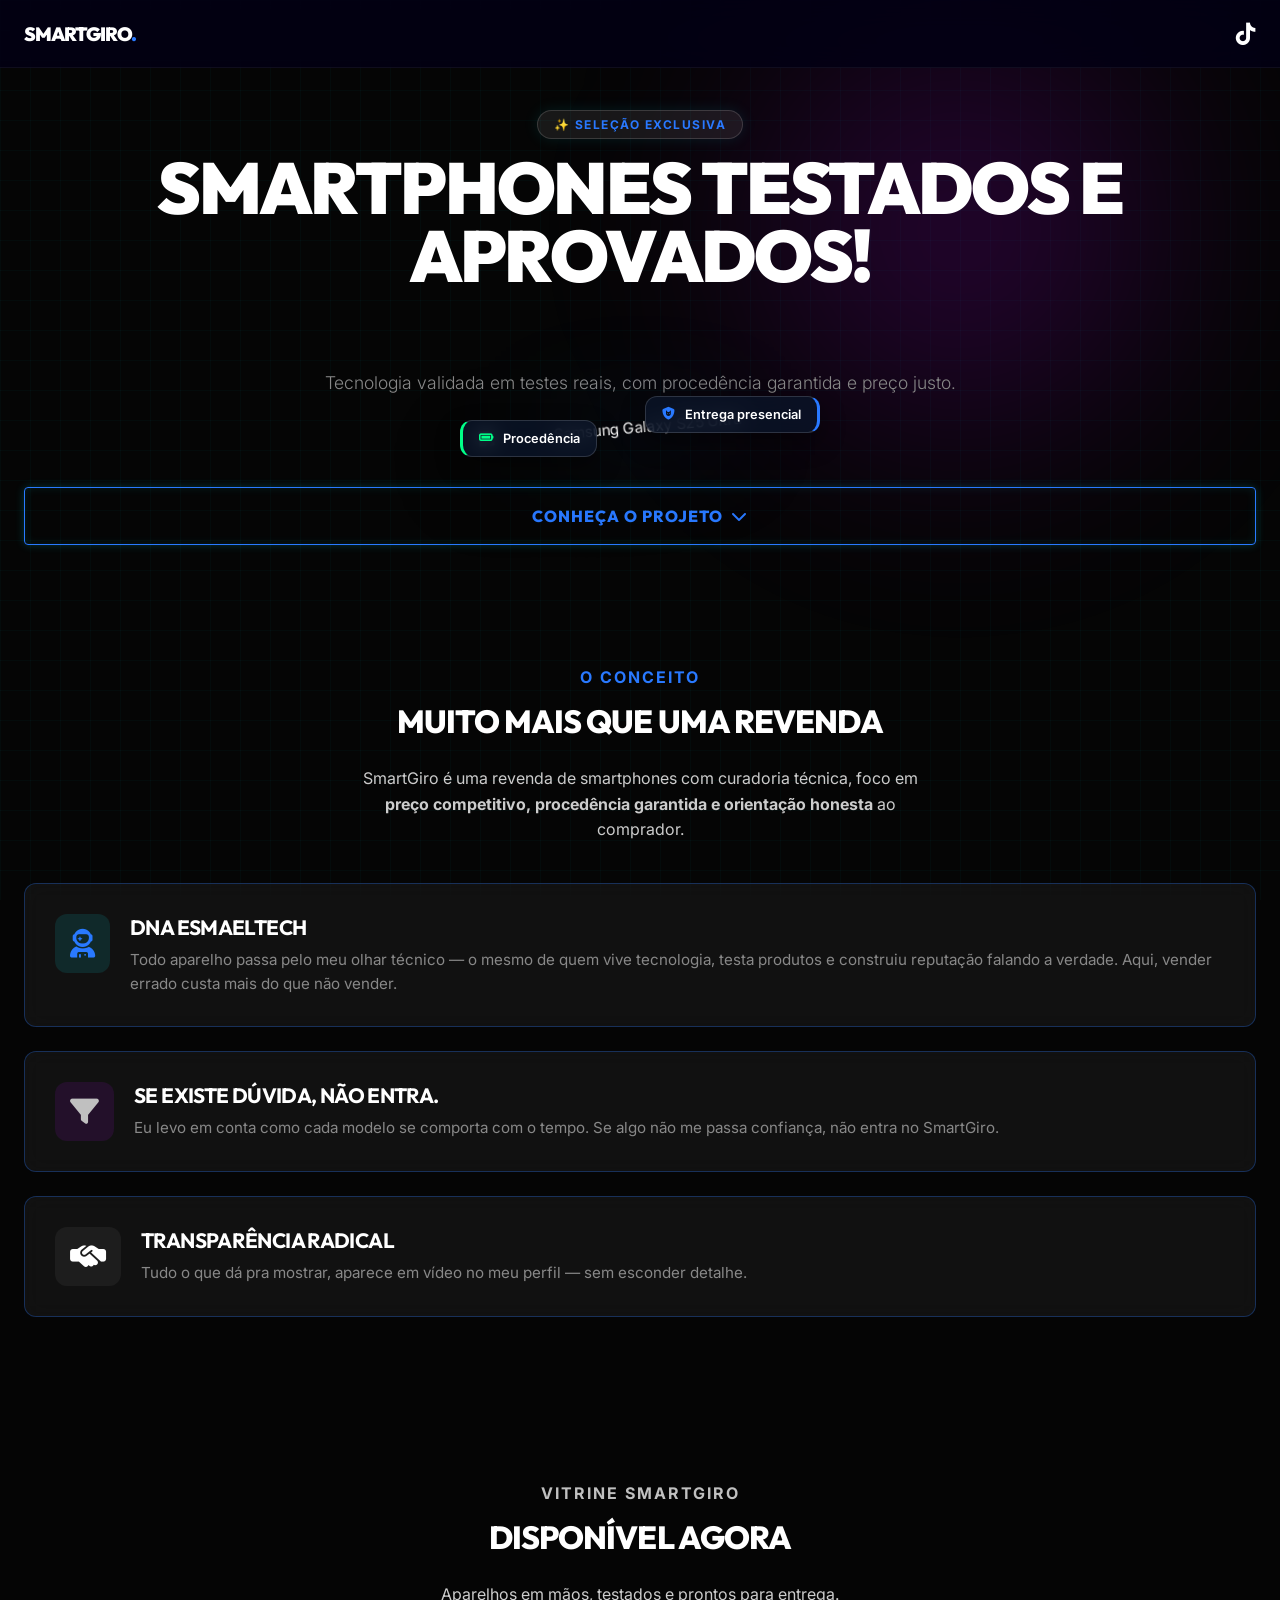
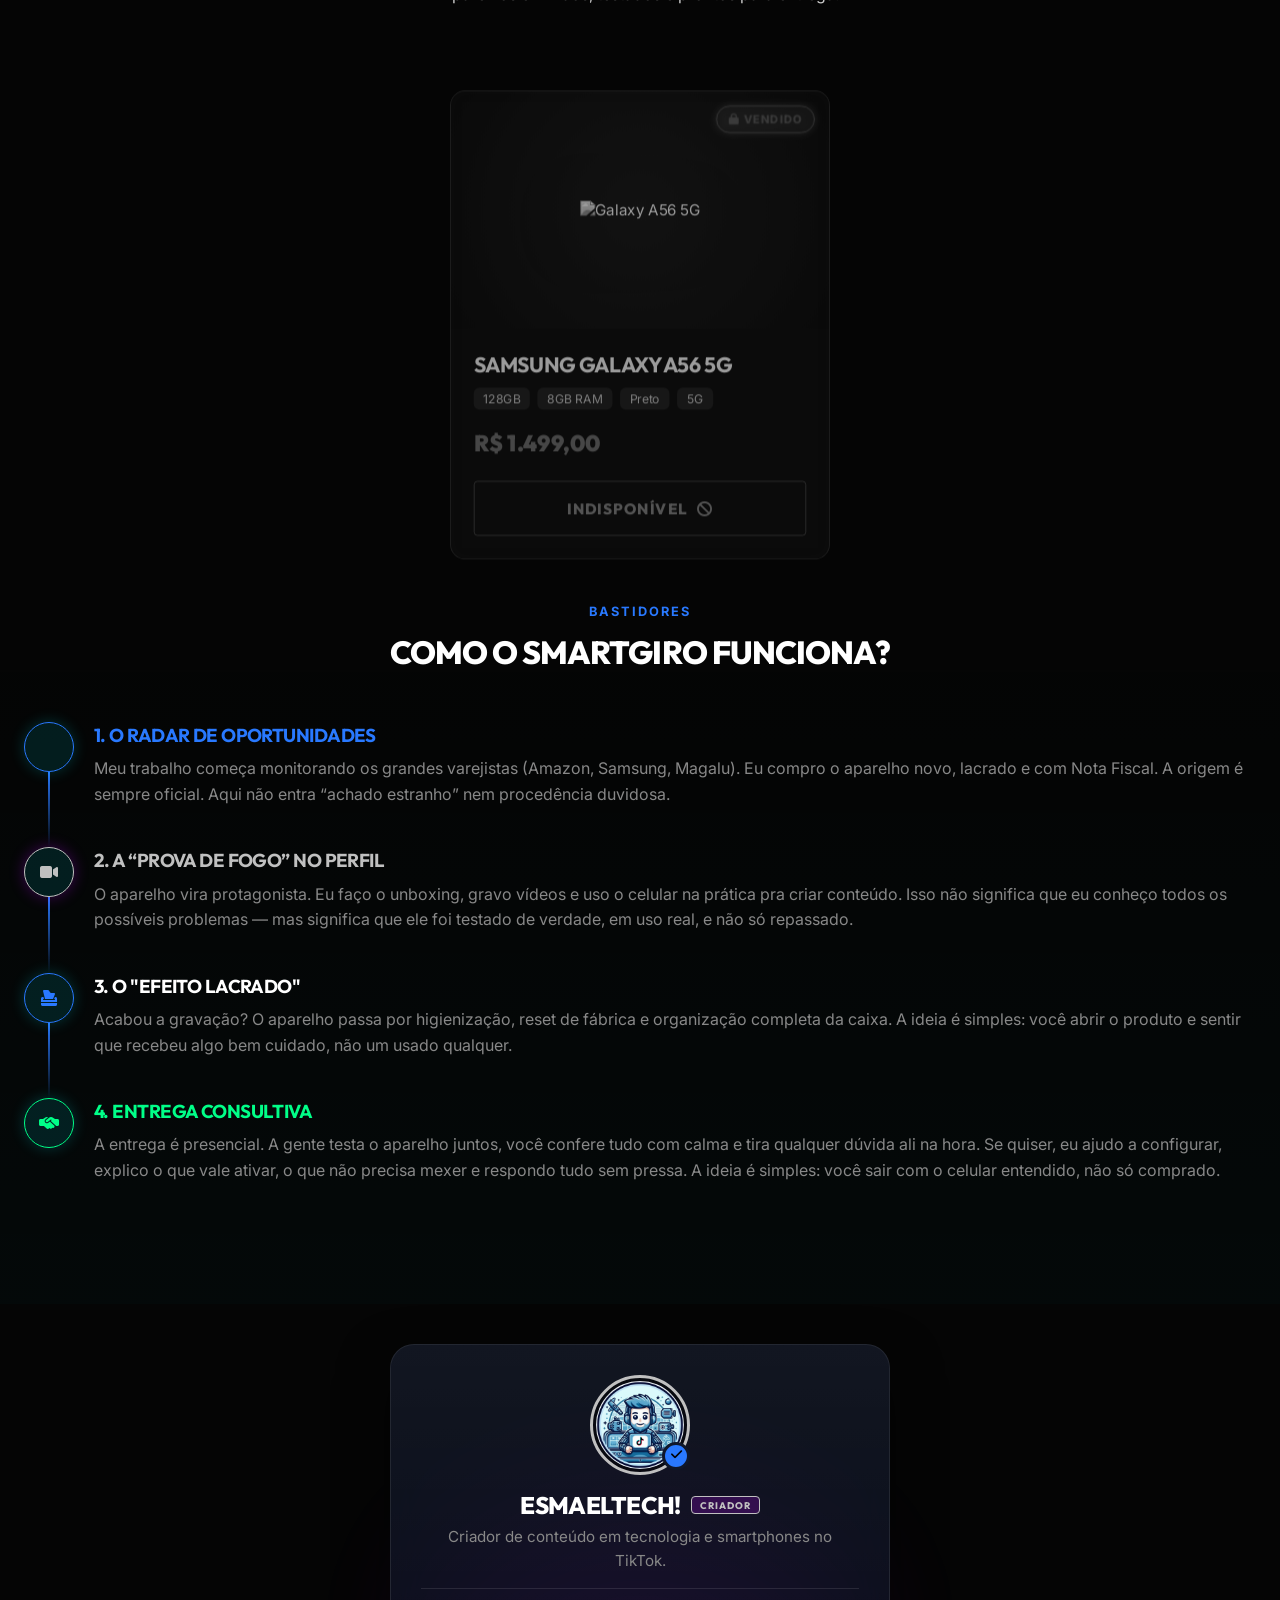
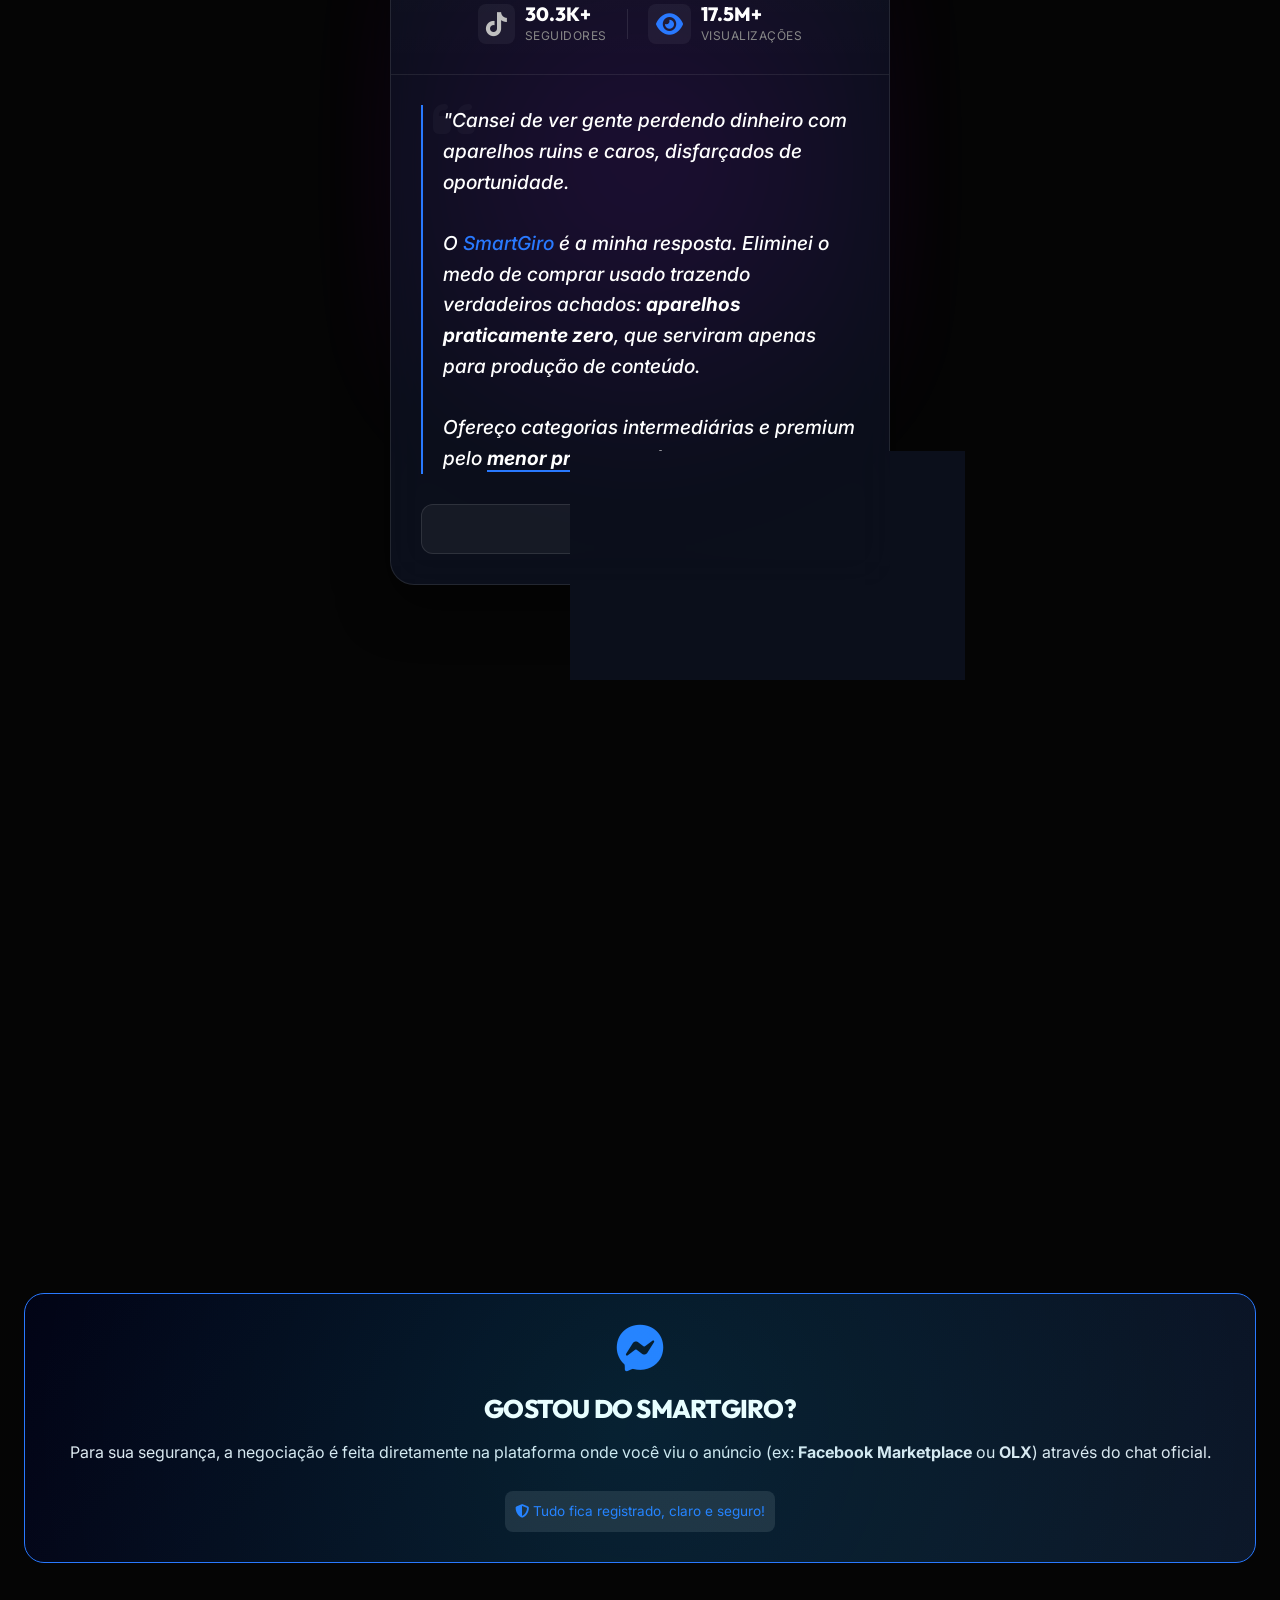
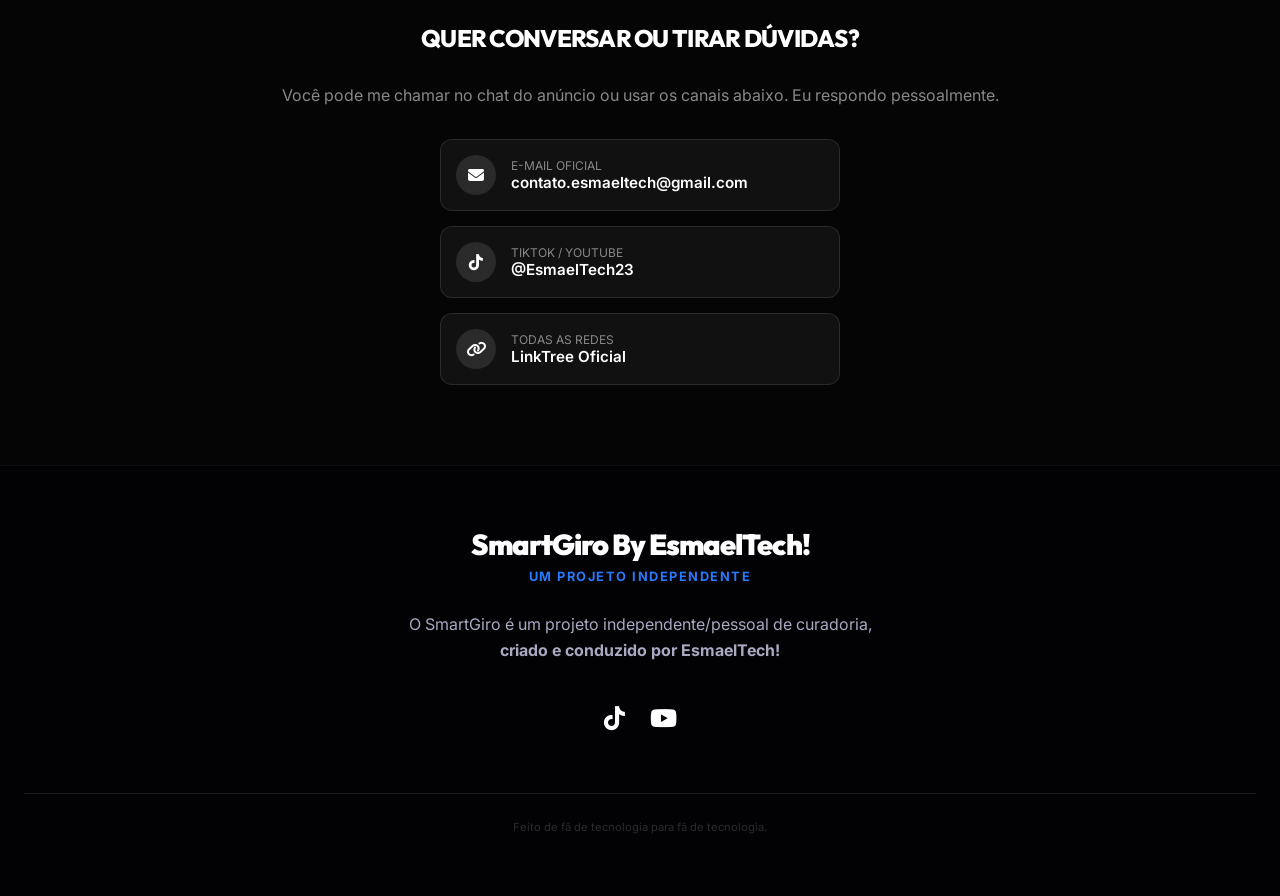
==== commit 391a6c61: "Add files via upload" ====
--- a/index.html
+++ b/index.html
@@ -120,30 +120,32 @@
 
         <div class="products-grid">
 
-            <div class="product-card reveal">
-                <div class="status-badge"><i class="fa-solid fa-circle-check"></i> Disponível</div>
-                
-                <div class="product-thumb">
-                    <img src="https://img-prd-pim.poorvika.com/product/samsung-Galaxy-A56-5G-Awesome-Graphite-maain.png" alt="Galaxy A56 5G">
-                </div>
-                
-                <div class="product-info">
-                    <h3 class="product-title">Samsung Galaxy A56 5G</h3>
-                    
-                    <div class="product-specs">
-                        <span>128GB</span>
-                        <span>8GB RAM</span>
-                        <span>Preto</span>
-                        <span>5G</span>
-                    </div>
-
-                    <div class="product-price">R$ 1.549,00</div>
-                    
-                    <a href="A56_5G.html" target="_blank" class="btn btn-neon">
-                        VER DETALHES DO PRODUTO <i class="fa-solid fa-arrow-up-right-from-square" style="margin-left: 10px;"></i>
-                    </a>
-                </div>
-            </div>
+            <div class="product-card reveal sold">
+    <div class="status-badge">
+        <i class="fa-solid fa-lock"></i> Vendido
+    </div>
+    
+    <div class="product-thumb">
+        <img src="https://img-prd-pim.poorvika.com/product/samsung-Galaxy-A56-5G-Awesome-Graphite-maain.png" alt="Galaxy A56 5G">
+    </div>
+    
+    <div class="product-info">
+        <h3 class="product-title">Samsung Galaxy A56 5G</h3>
+        
+        <div class="product-specs">
+            <span>128GB</span>
+            <span>8GB RAM</span>
+            <span>Preto</span>
+            <span>5G</span>
+        </div>
+
+        <div class="product-price">R$ 1.499,00</div>
+        
+        <a href="A56_5G_vendido.html" class="btn btn-neon" style="border-color: #444; color: #888; box-shadow: none;">
+            INDISPONÍVEL <i class="fa-solid fa-ban" style="margin-left: 10px;"></i>
+        </a>
+    </div>
+</div>
             </div>
     </section>
     <section class="container" style="padding-bottom: 80px; background: linear-gradient(to bottom, transparent, rgba(0,243,255,0.02));">
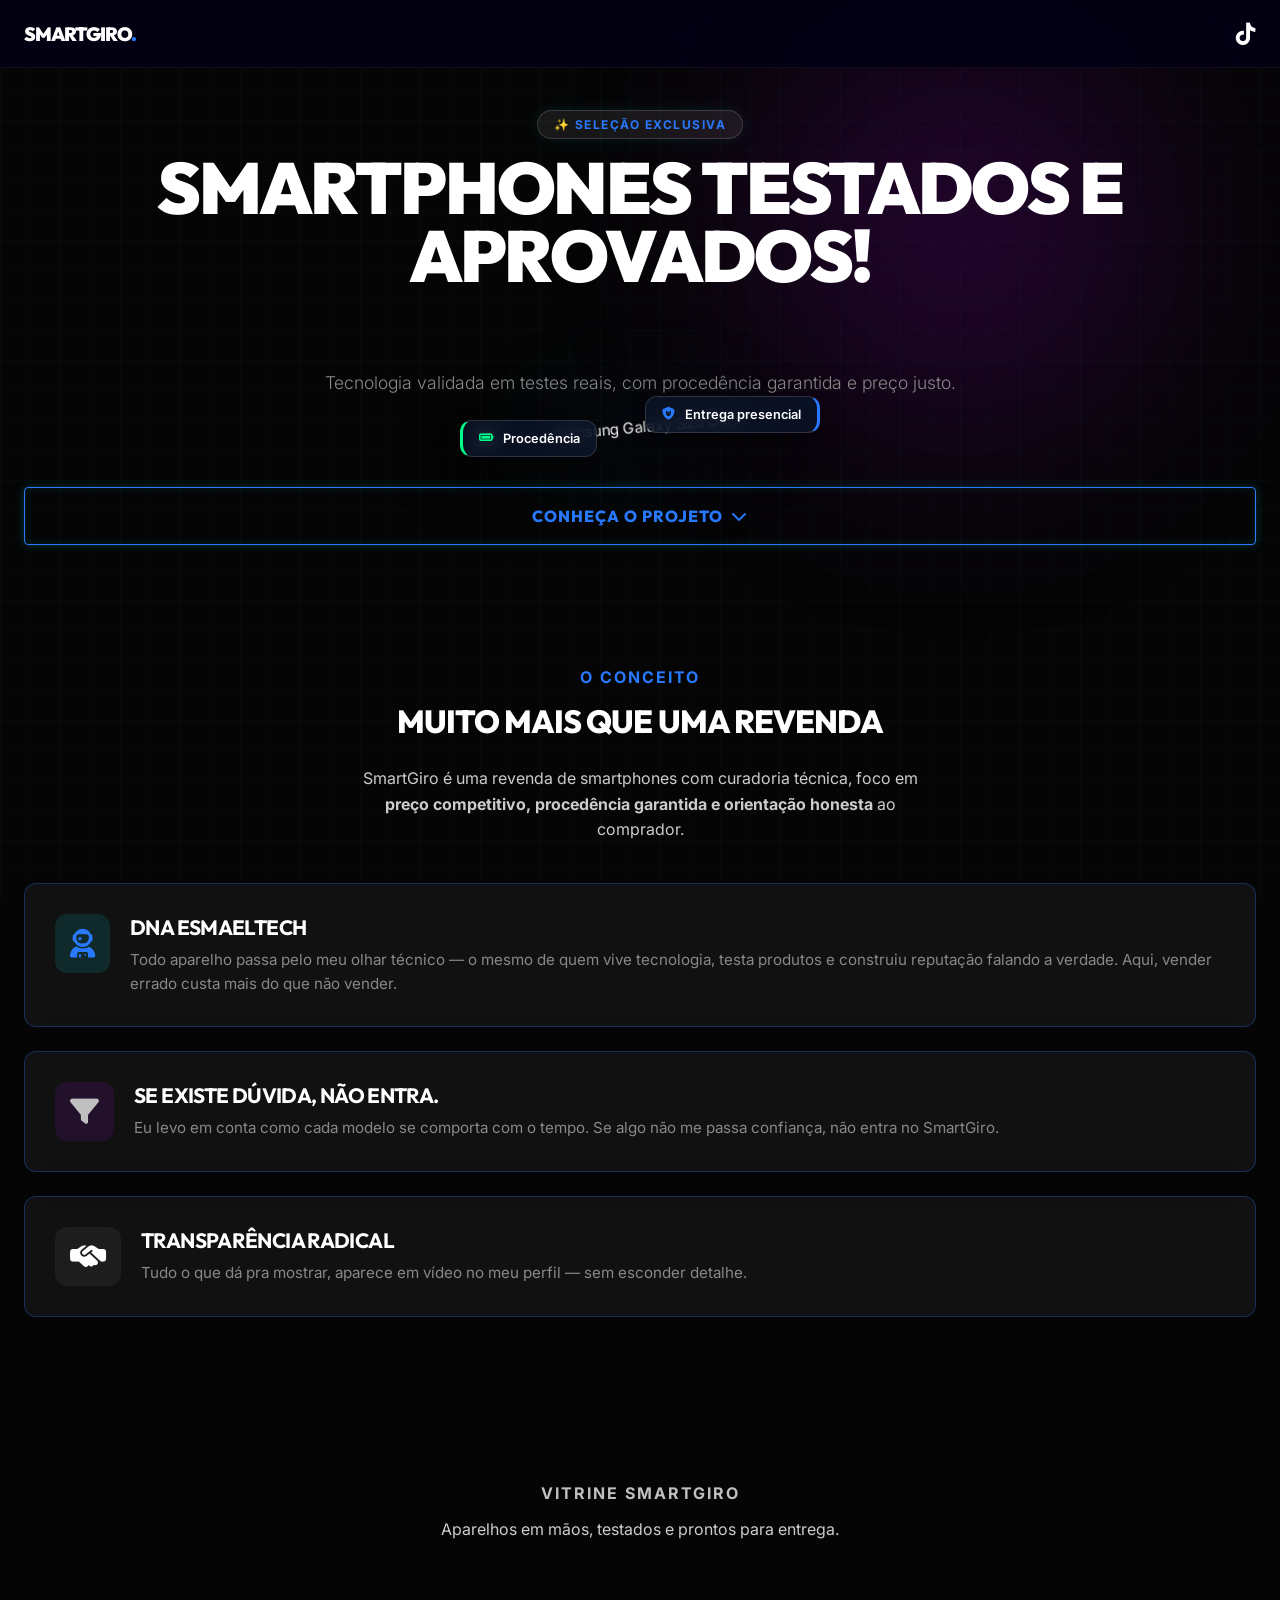
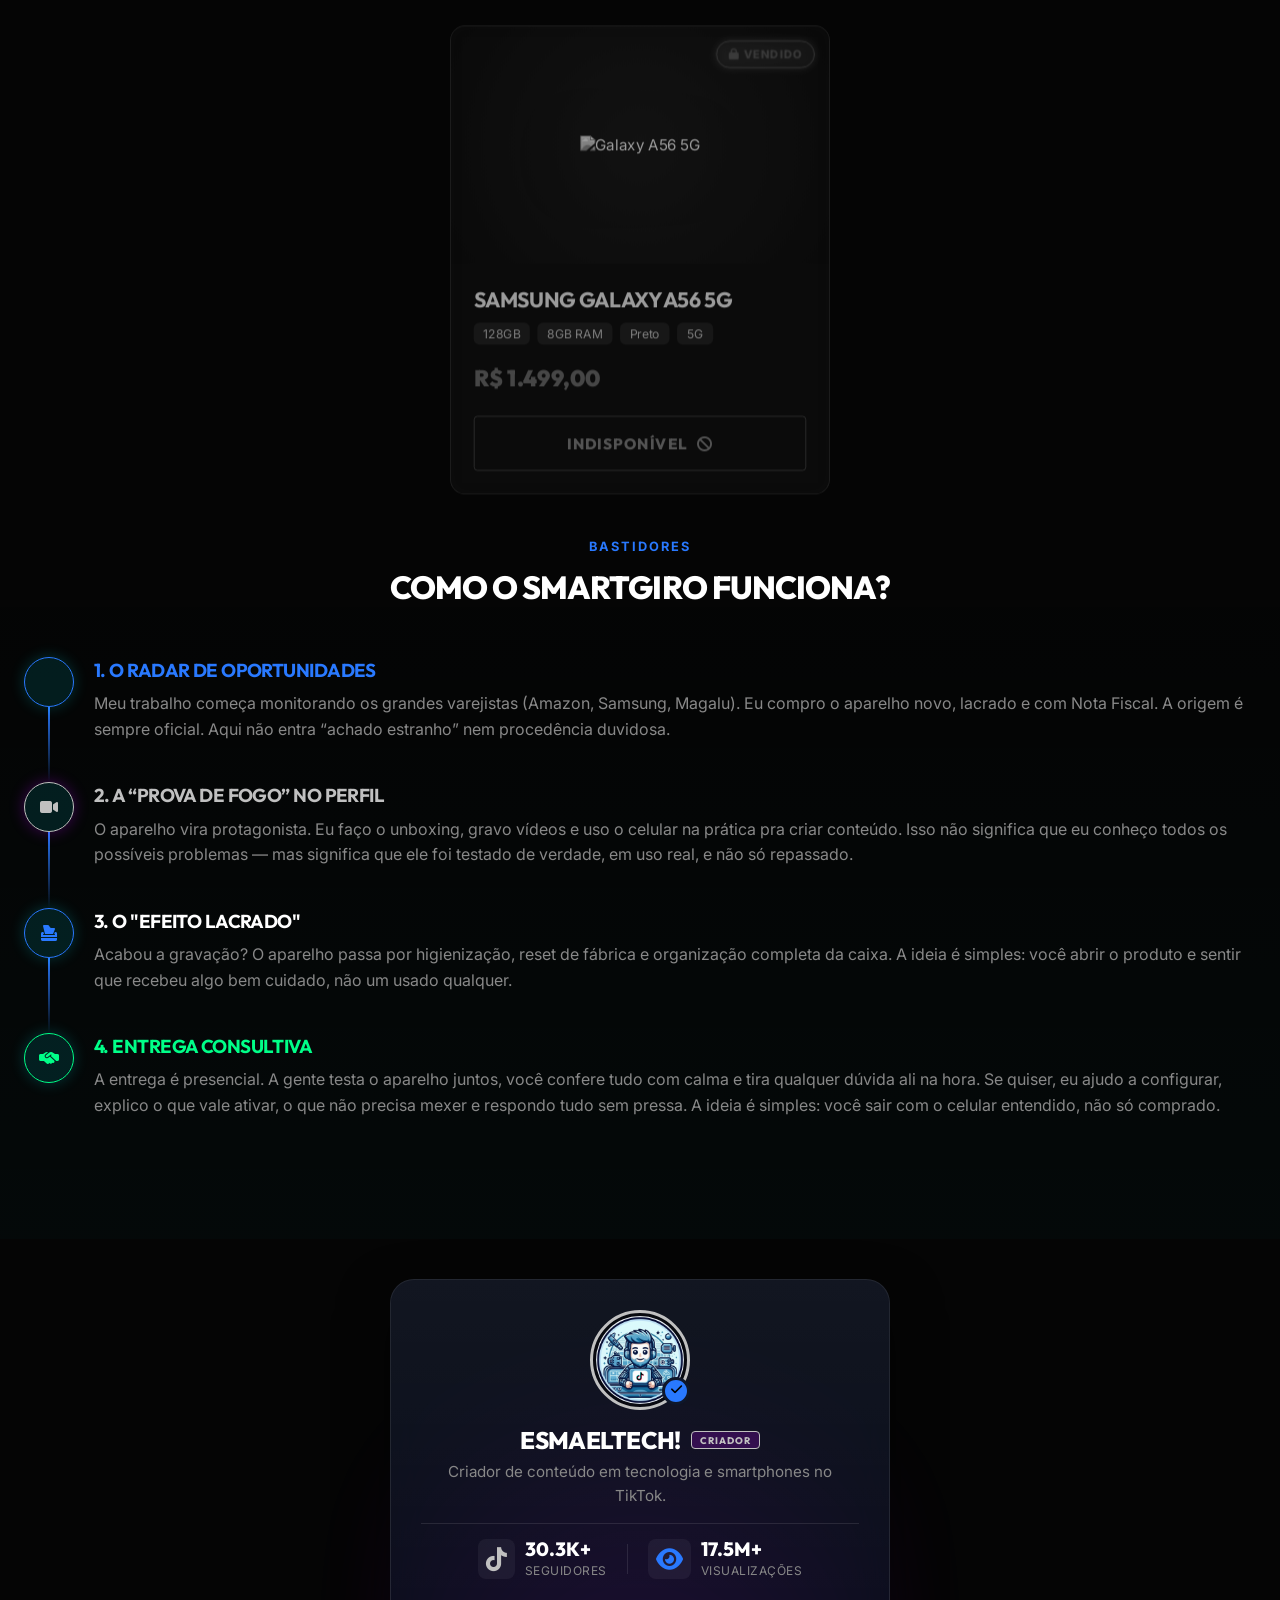
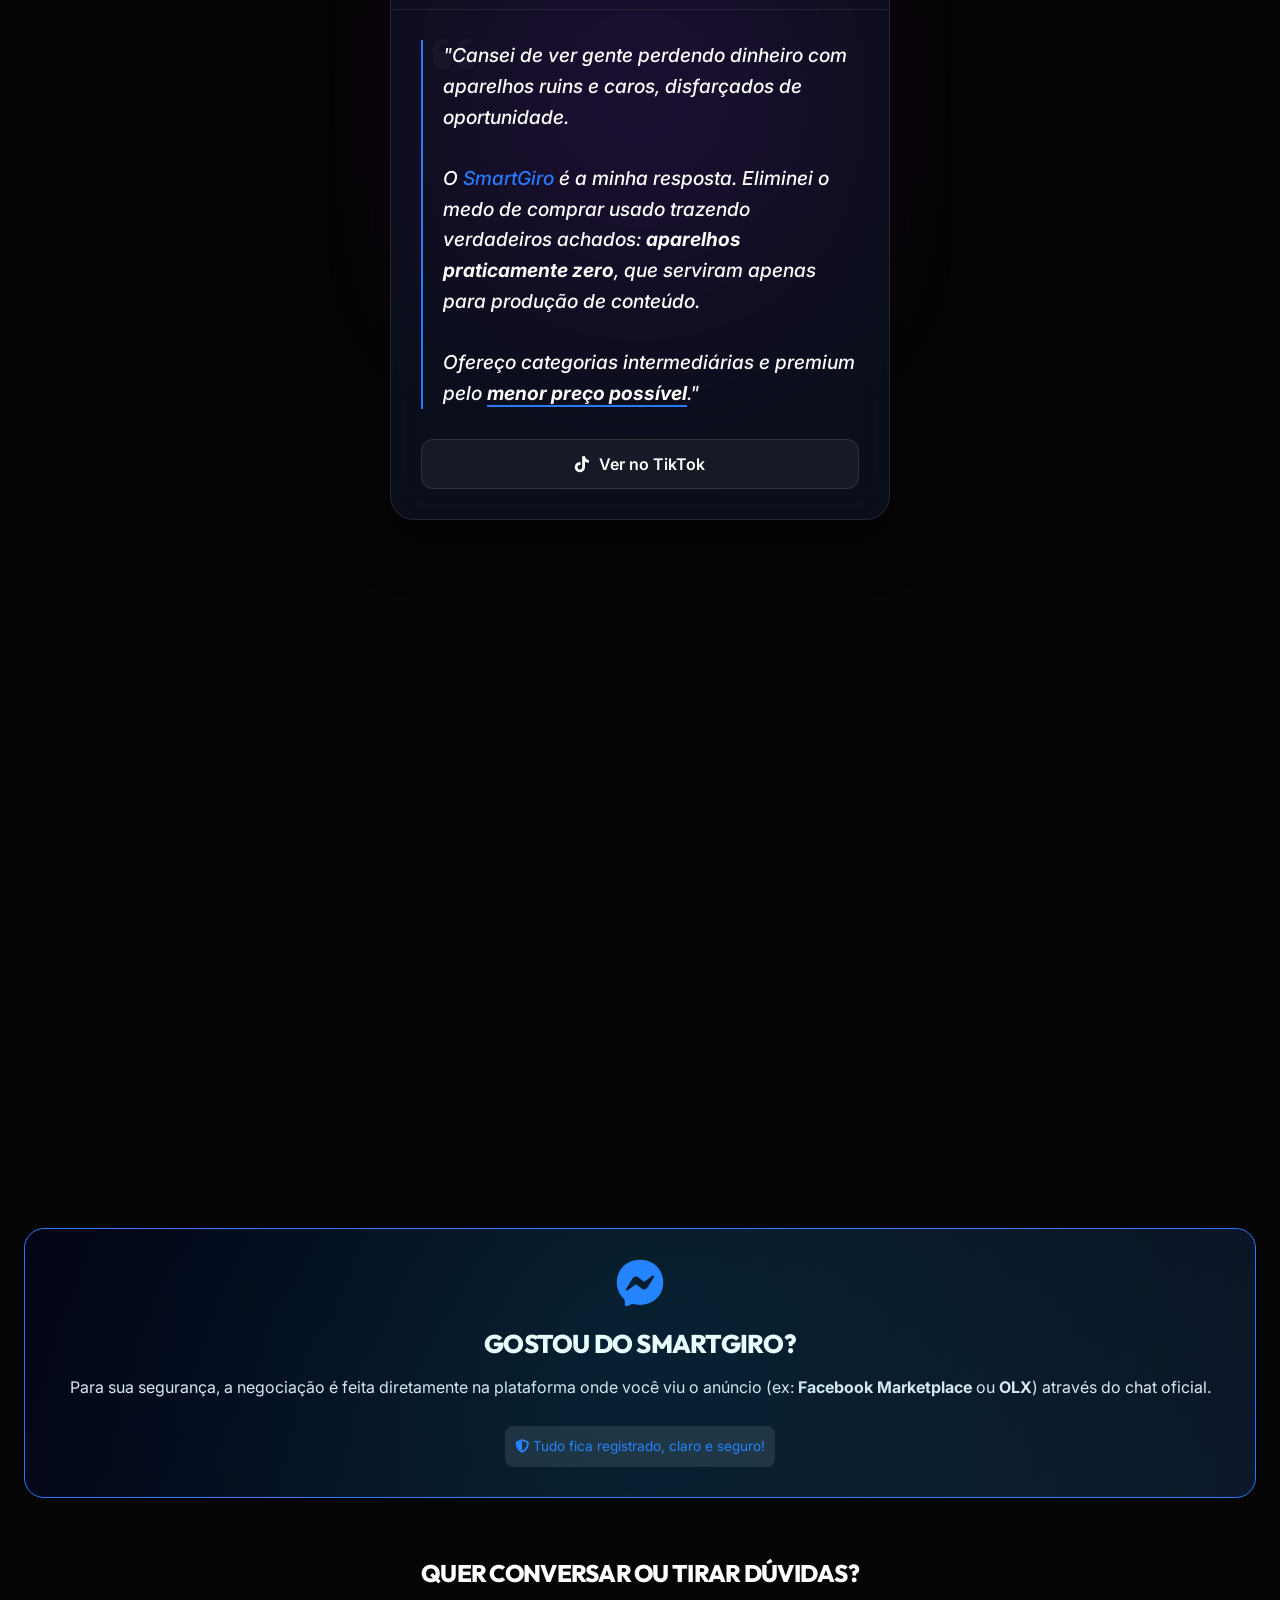
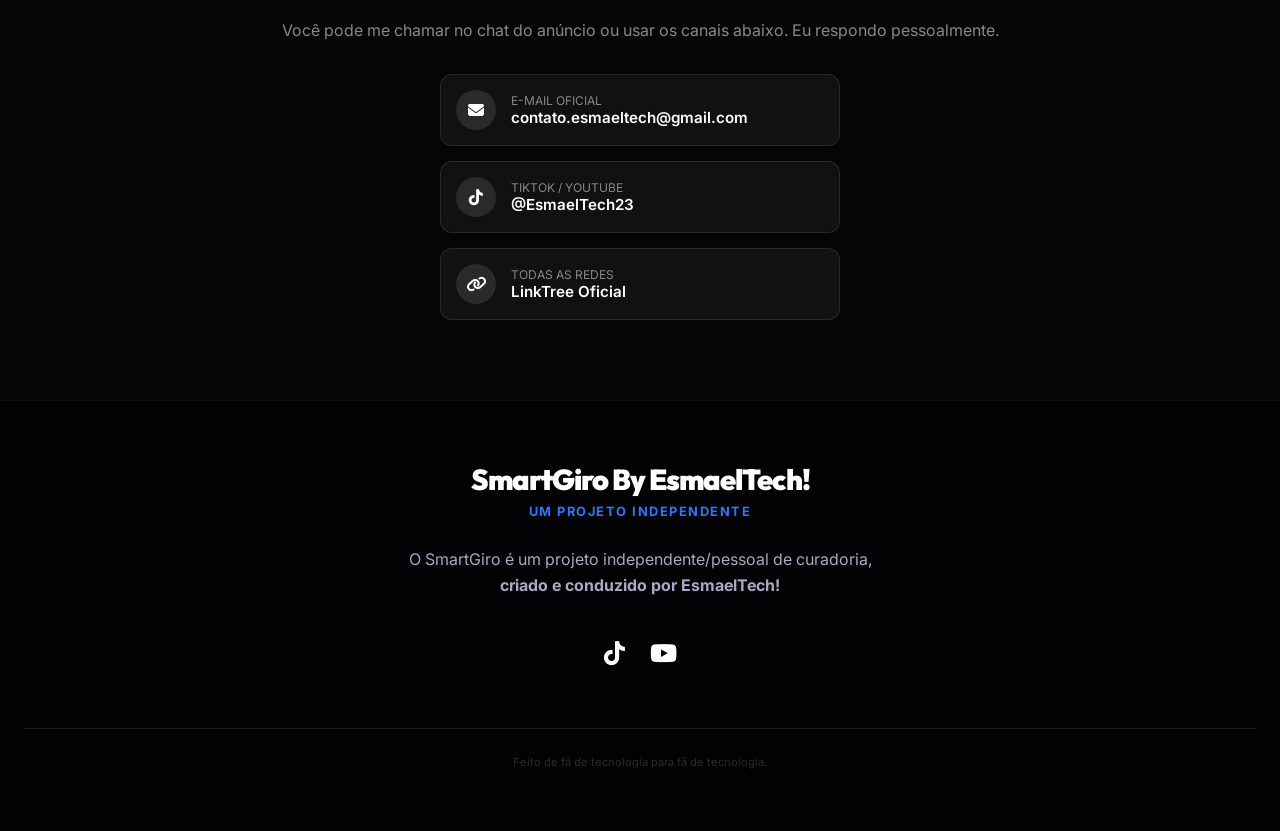
==== commit cbb94509: "Update index.html" ====
--- a/index.html
+++ b/index.html
@@ -112,7 +112,7 @@
         
         <div class="reveal" style="text-align: center; margin-bottom: 40px;">
             <p style="color: var(--neon-purple); letter-spacing: 2px; font-weight: 700; margin-bottom: 10px;">VITRINE SMARTGIRO</p>
-            <h2>DISPONÍVEL AGORA</h2>
+            <!-- <h2>DISPONIBILIDADE:</h2> -->
             <p style="max-width: 600px; margin: 0 auto; color: #ccc;">
                 Aparelhos em mãos, testados e prontos para entrega.
             </p>
@@ -403,3 +403,4 @@
 </body>
 
 </html>
+
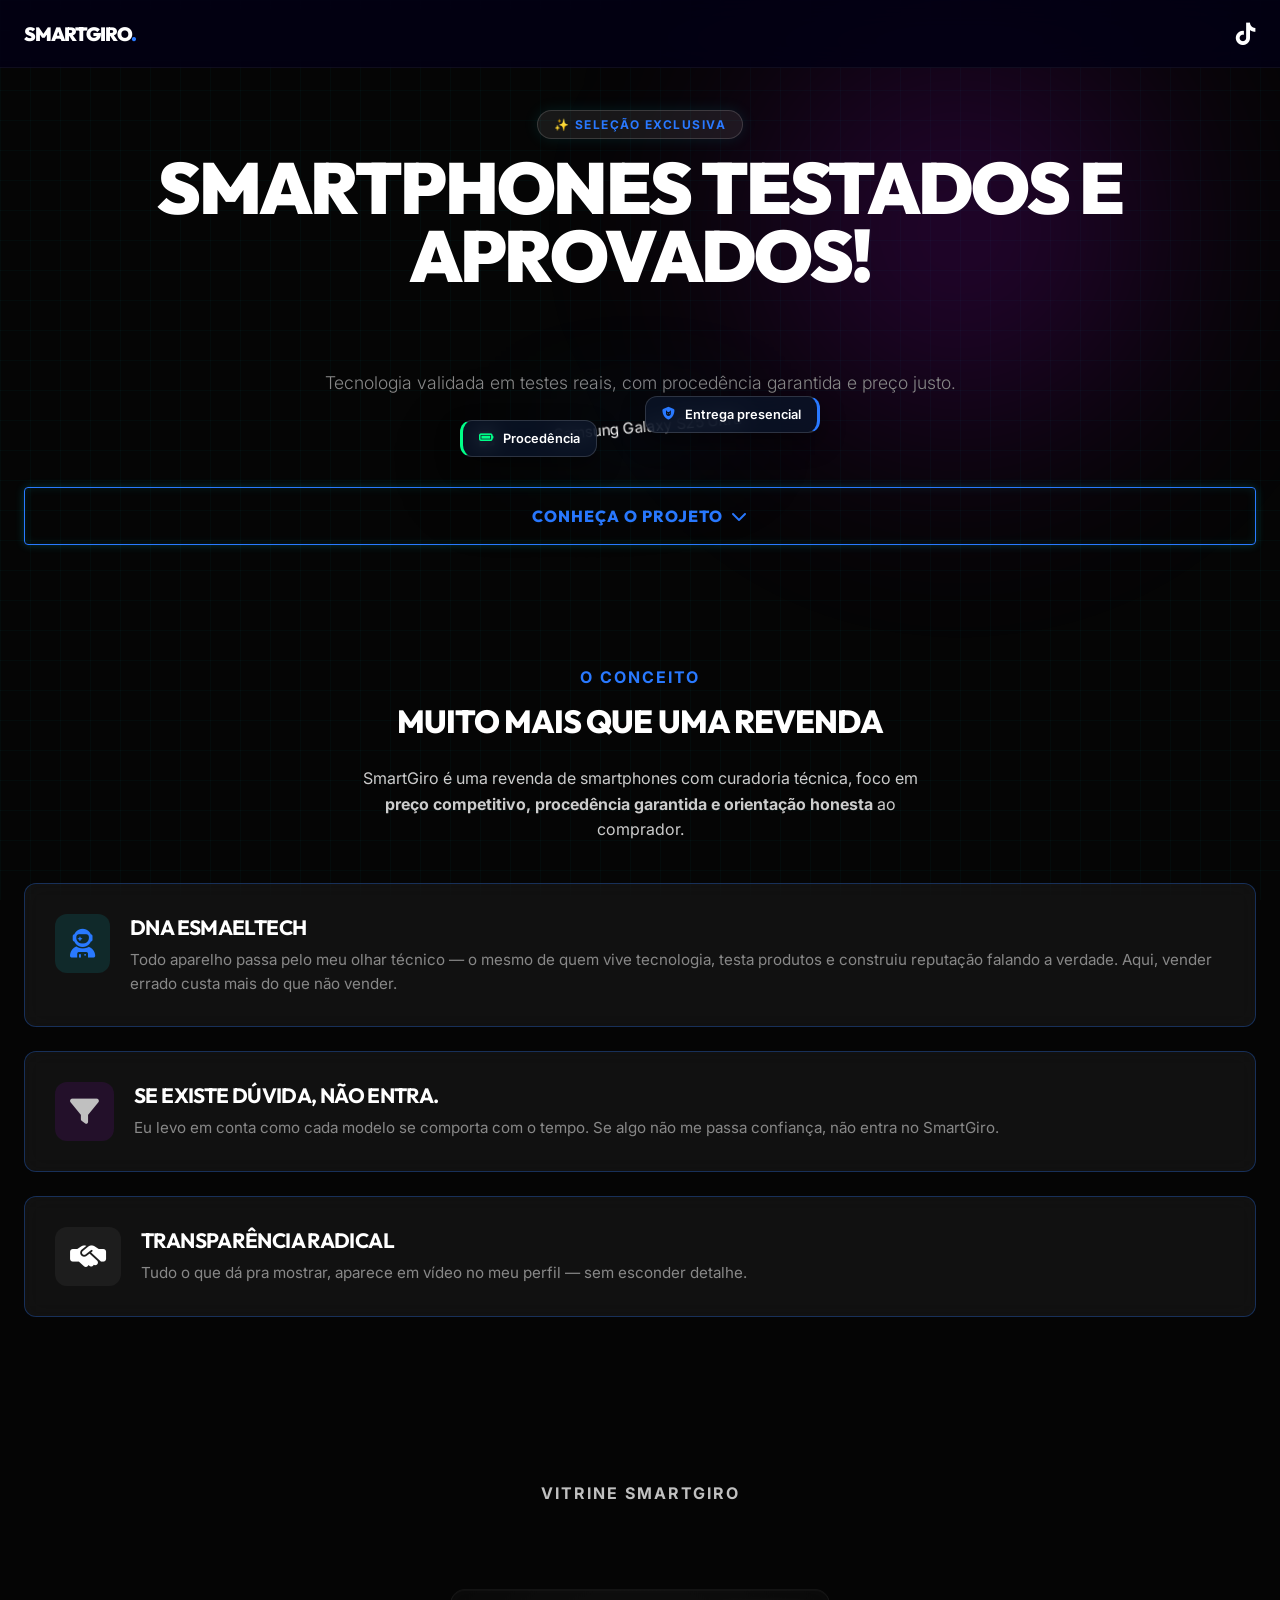
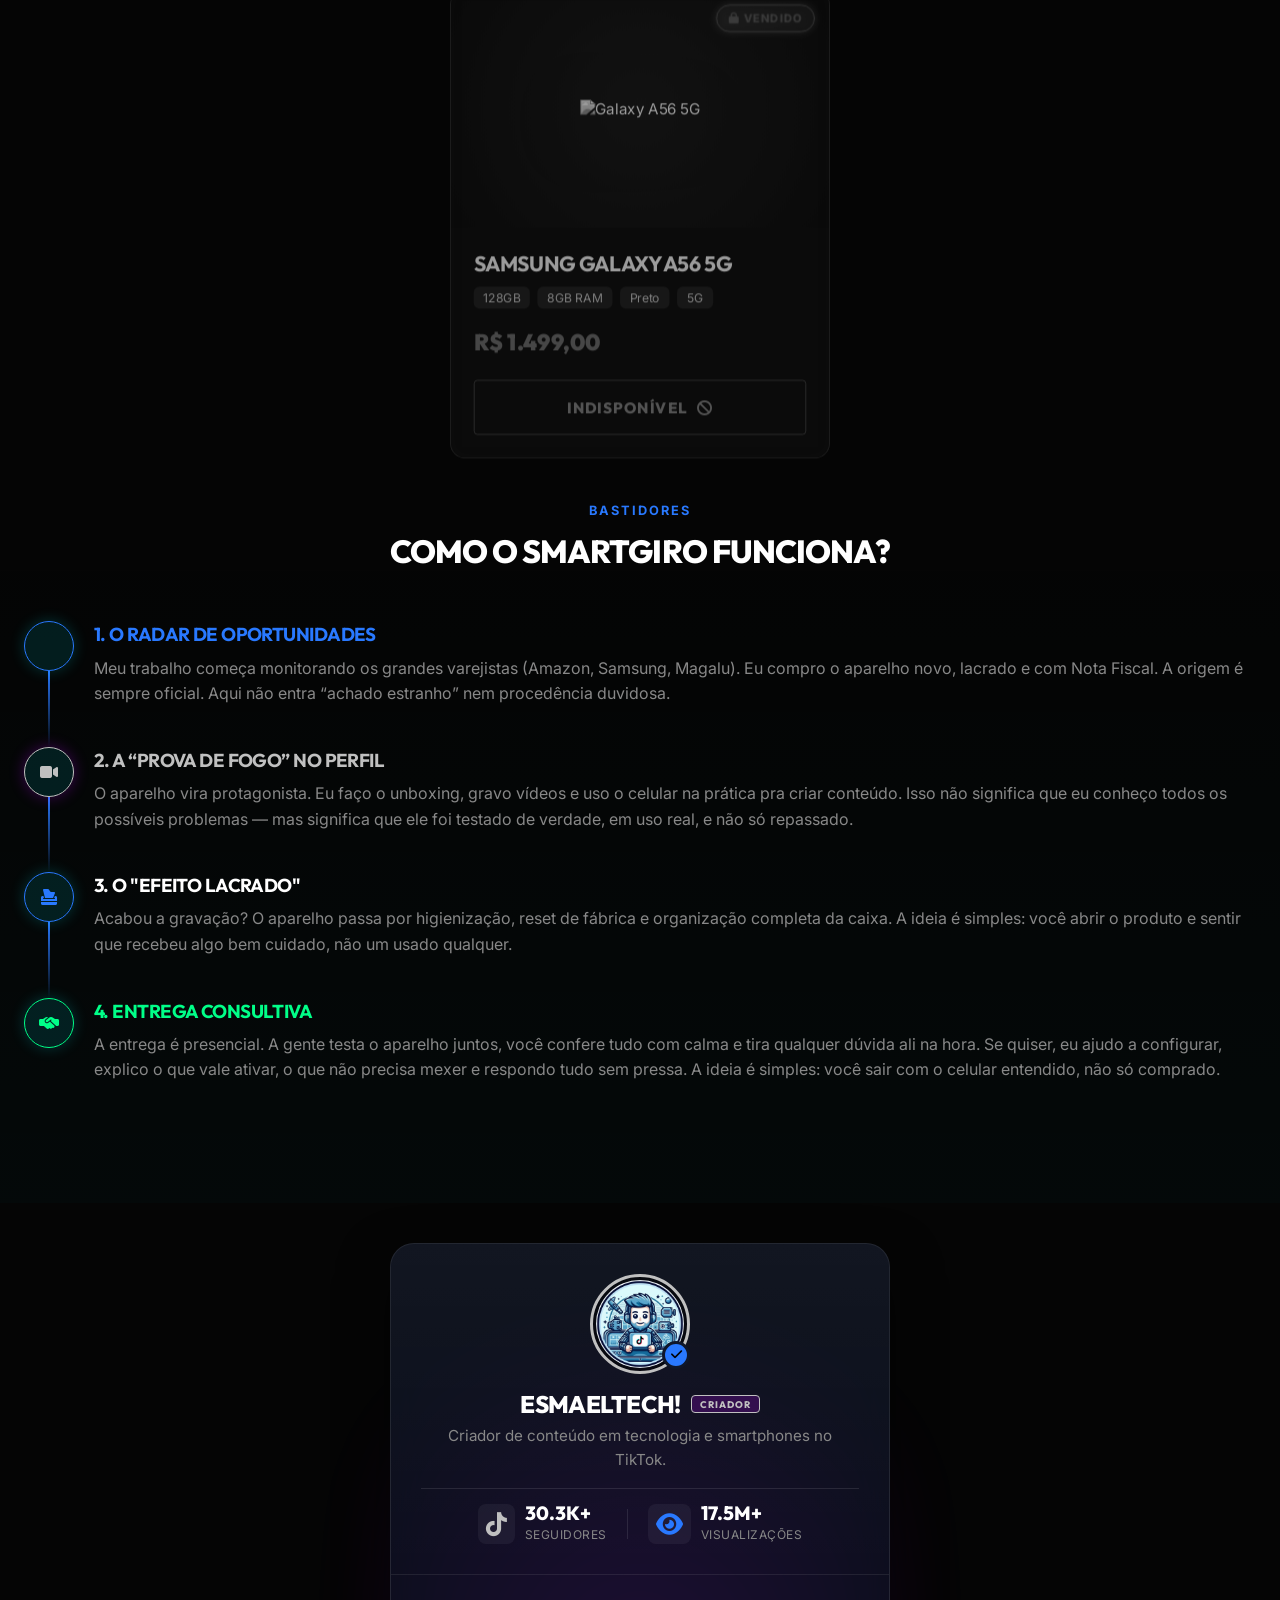
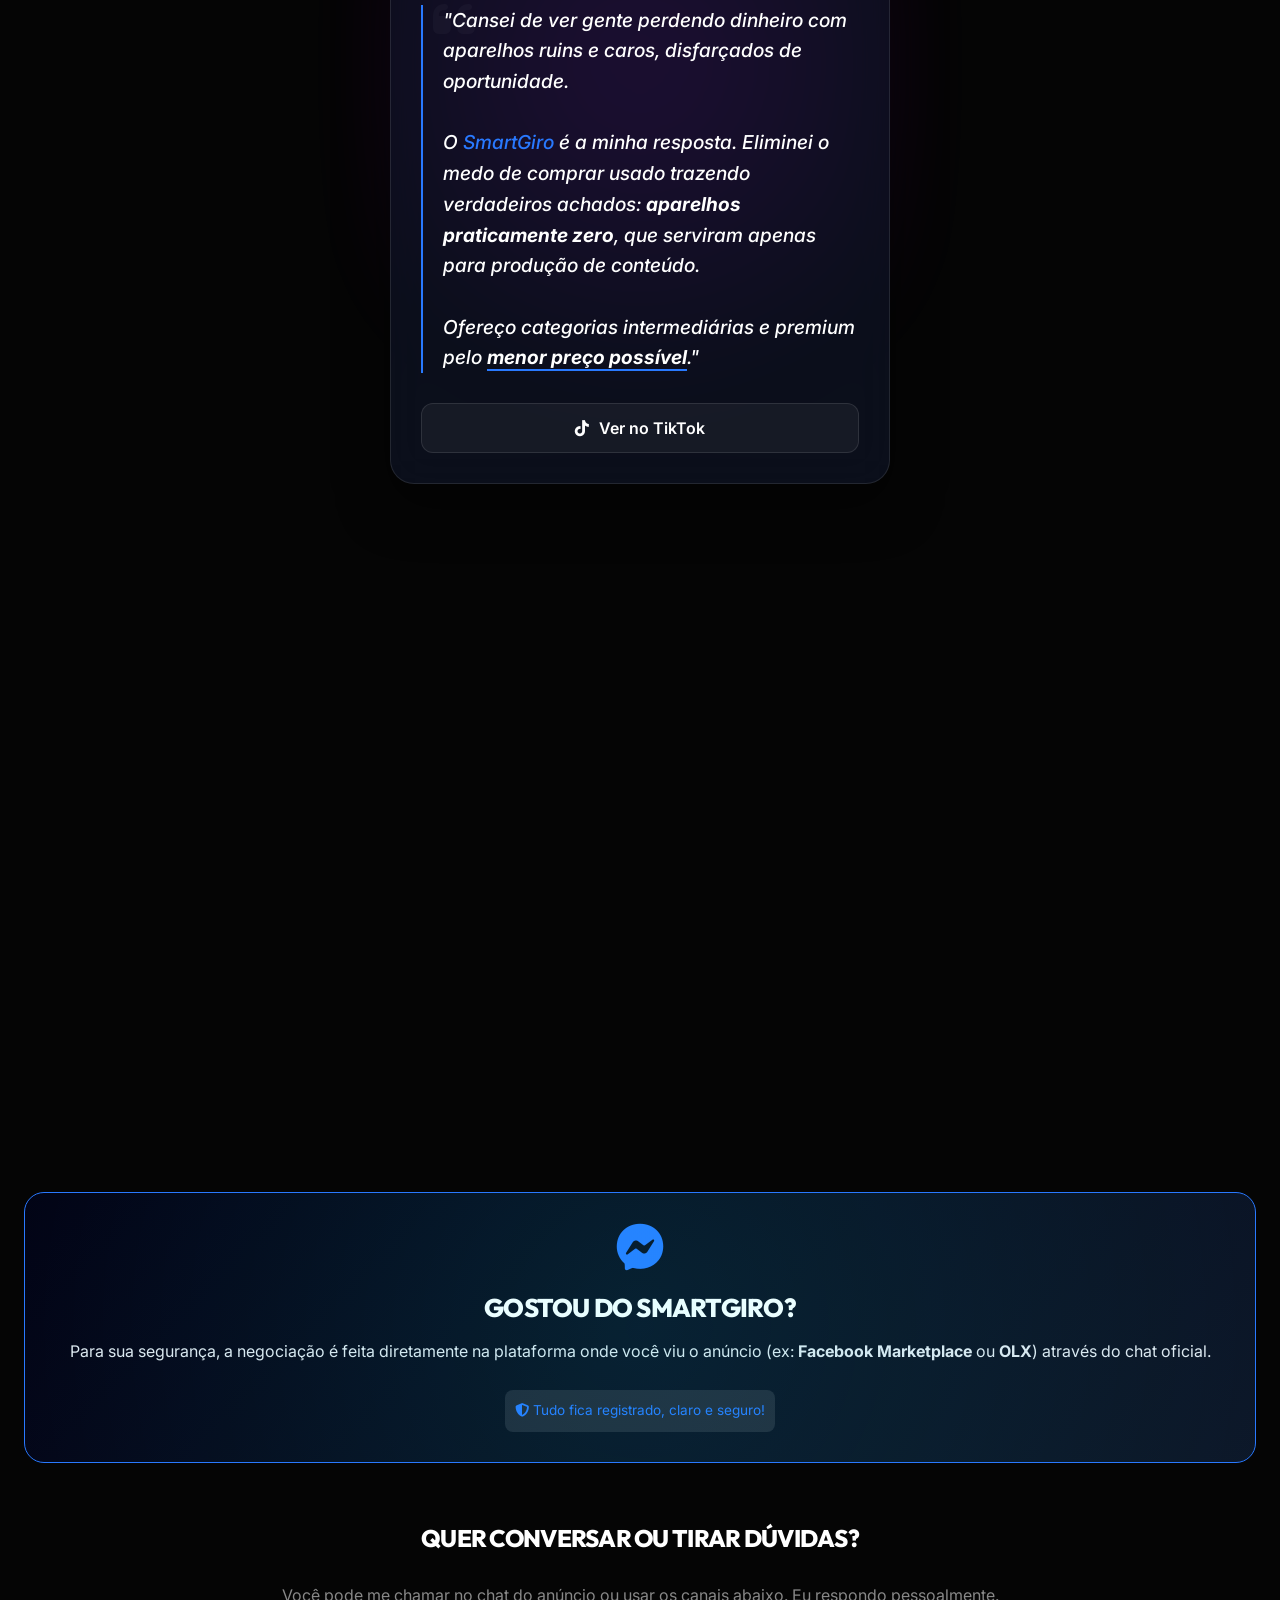
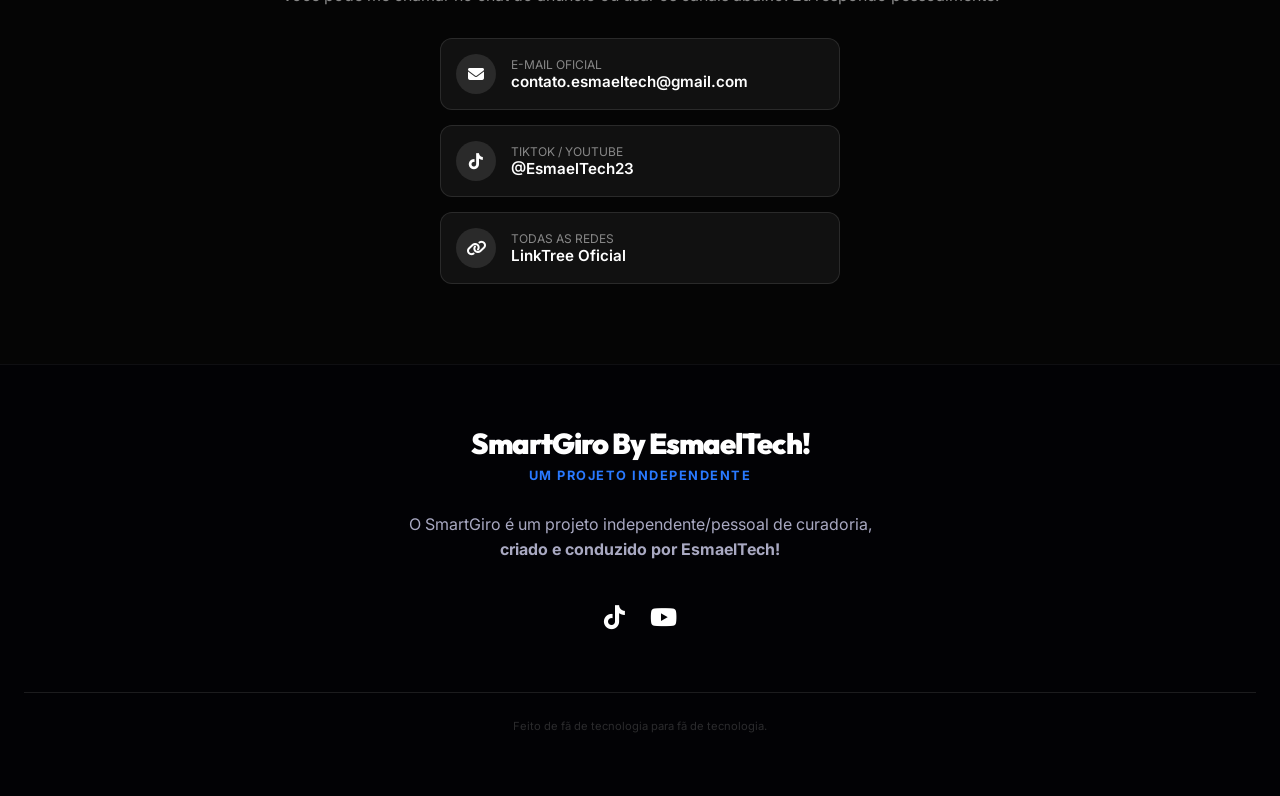
==== commit 302fcf9e: "Update index.html" ====
--- a/index.html
+++ b/index.html
@@ -113,9 +113,9 @@
         <div class="reveal" style="text-align: center; margin-bottom: 40px;">
             <p style="color: var(--neon-purple); letter-spacing: 2px; font-weight: 700; margin-bottom: 10px;">VITRINE SMARTGIRO</p>
             <!-- <h2>DISPONIBILIDADE:</h2> -->
-            <p style="max-width: 600px; margin: 0 auto; color: #ccc;">
+           <!--  <p style="max-width: 600px; margin: 0 auto; color: #ccc;">
                 Aparelhos em mãos, testados e prontos para entrega.
-            </p>
+            </p> -->
         </div>
 
         <div class="products-grid">
@@ -404,3 +404,4 @@
 
 </html>
 
+
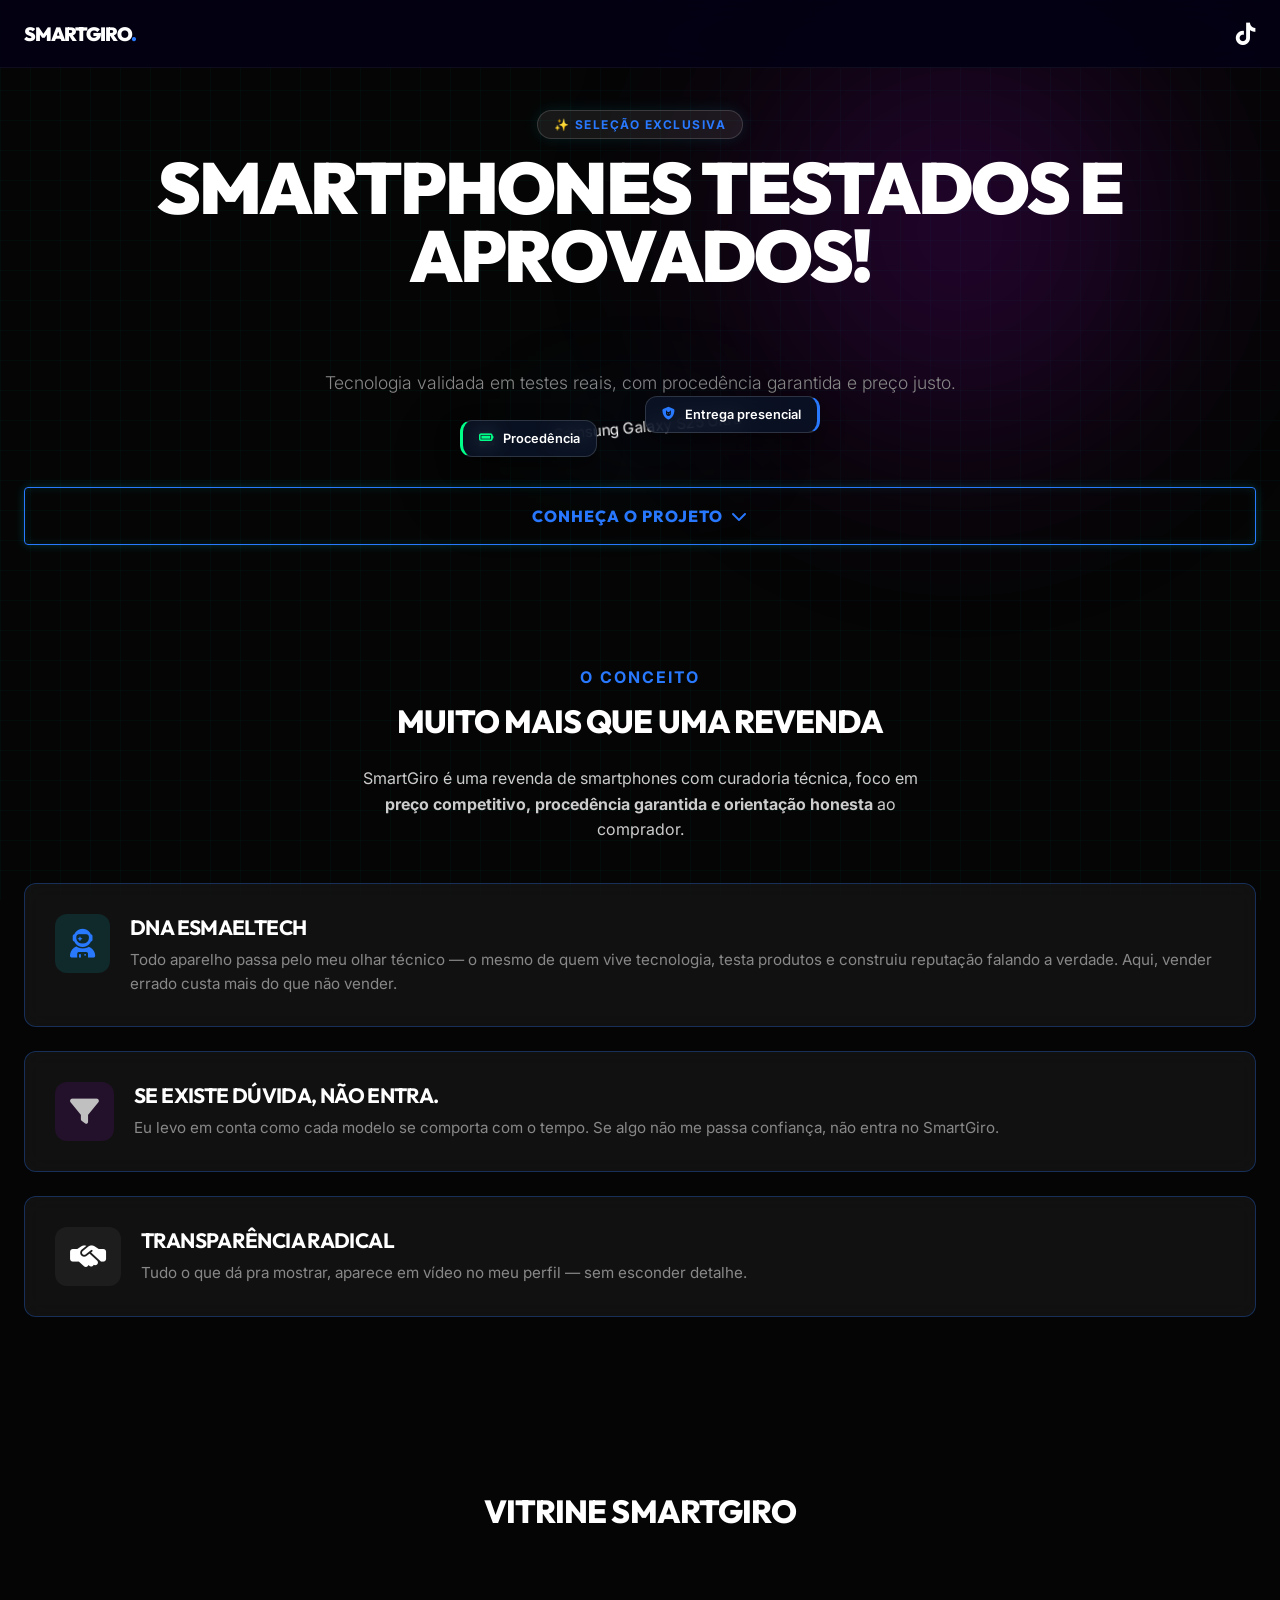
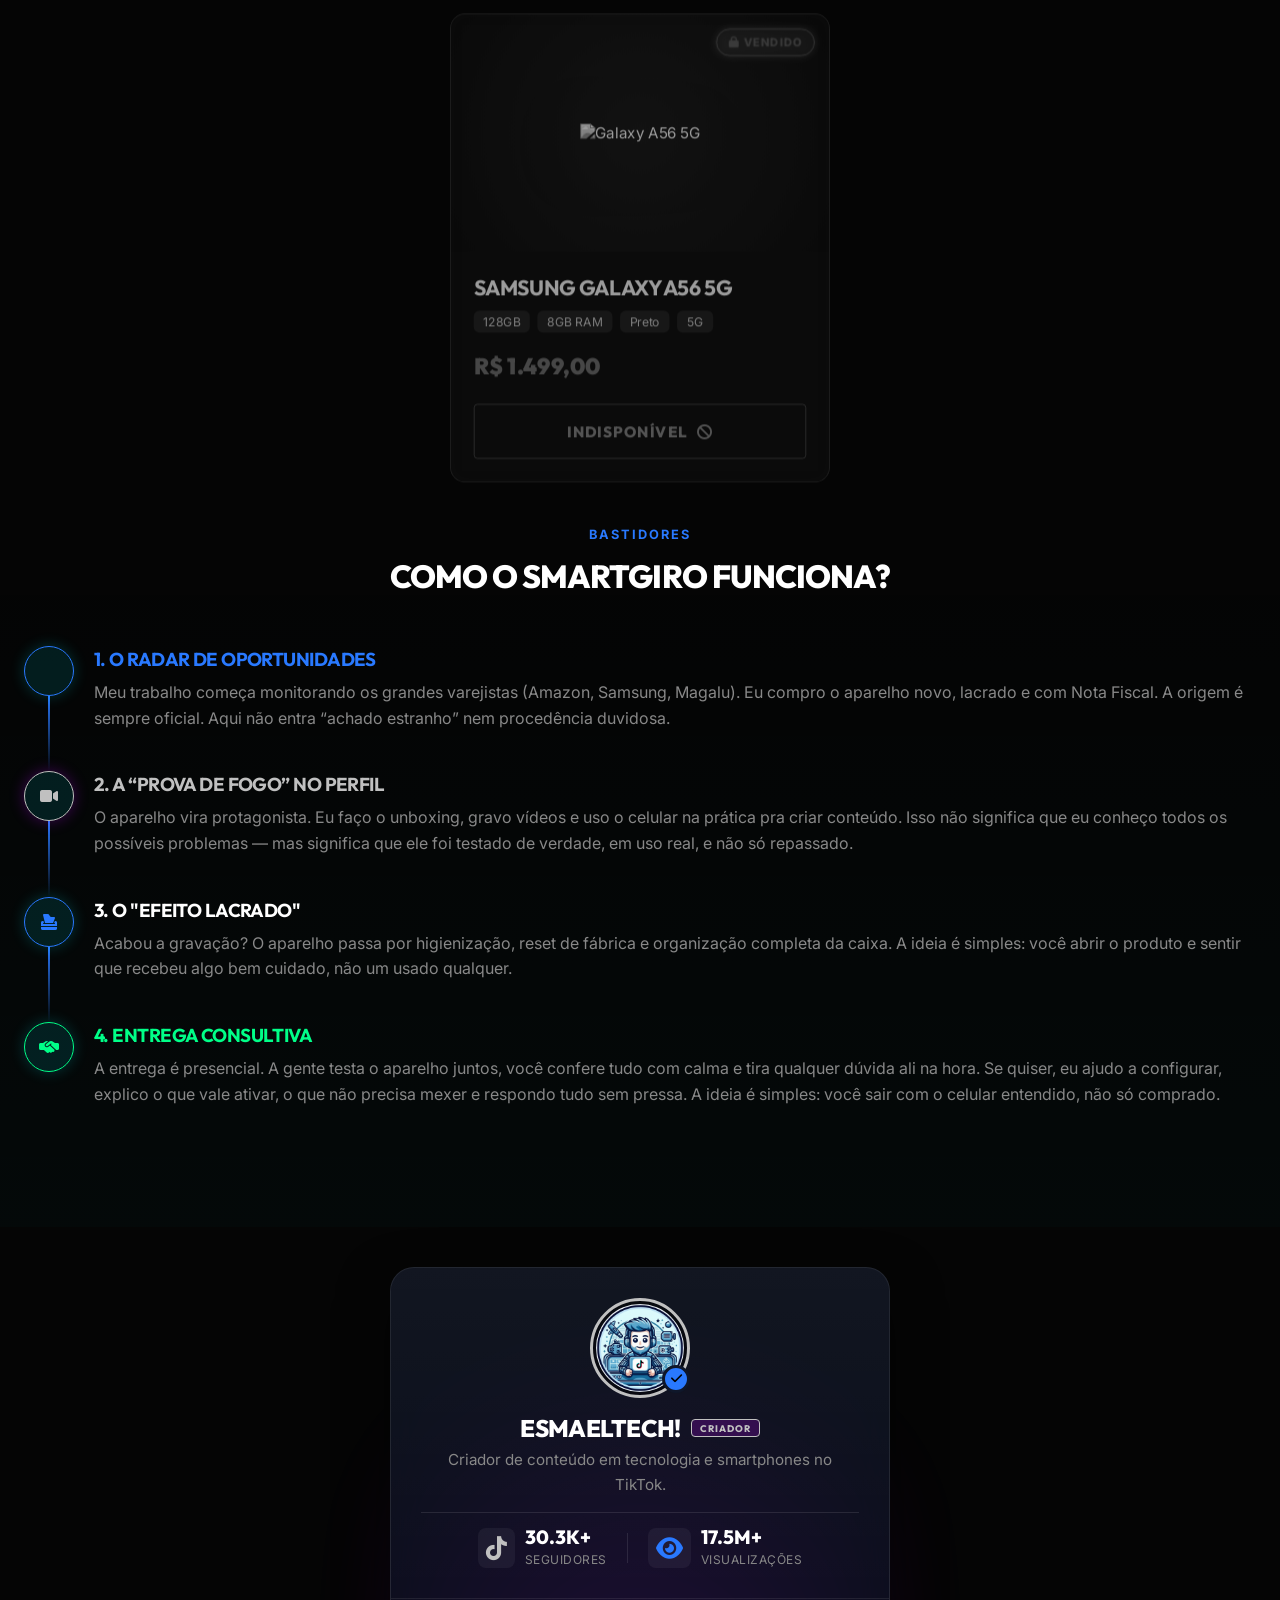
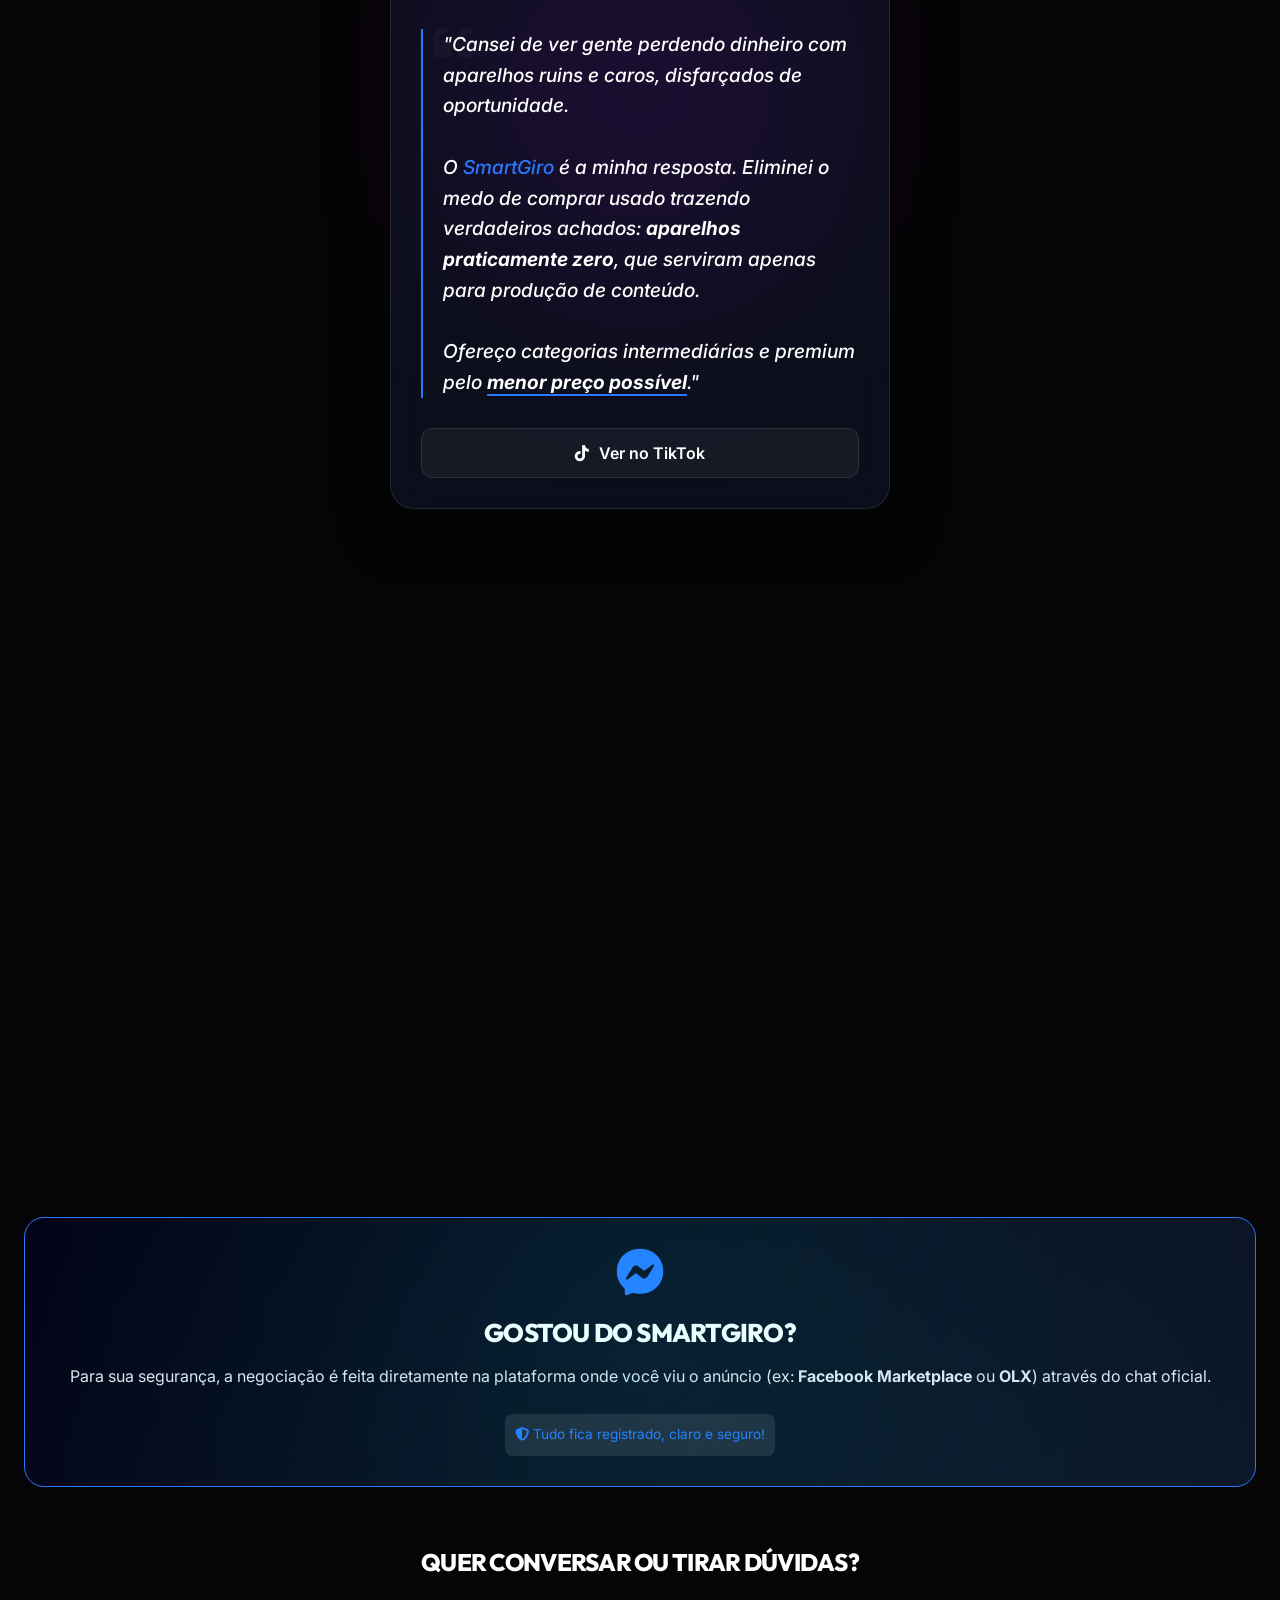
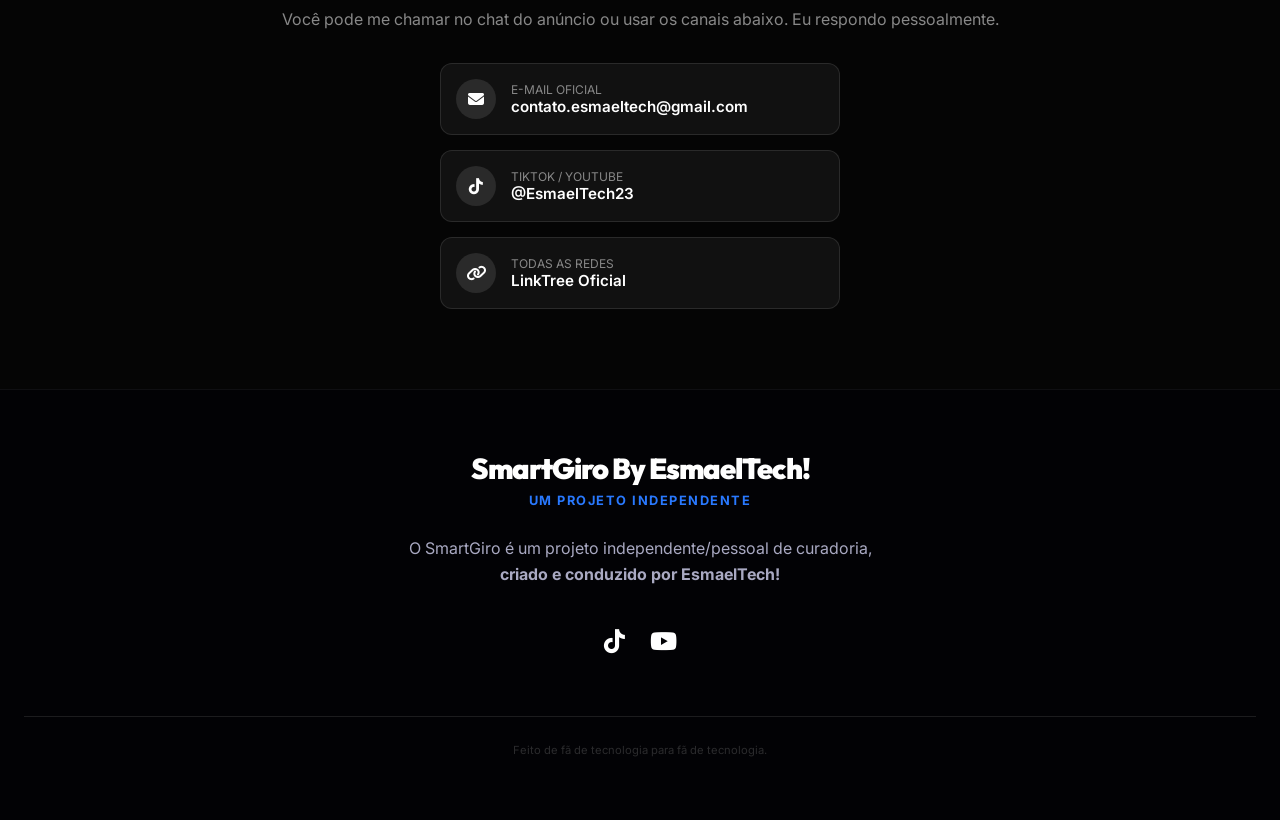
==== commit 023bf6e2: "Update index.html" ====
--- a/index.html
+++ b/index.html
@@ -111,8 +111,8 @@
 <section id="vitrine" class="container reveal" style="padding-top: 80px; padding-bottom: 60px;">
         
         <div class="reveal" style="text-align: center; margin-bottom: 40px;">
-            <p style="color: var(--neon-purple); letter-spacing: 2px; font-weight: 700; margin-bottom: 10px;">VITRINE SMARTGIRO</p>
-            <!-- <h2>DISPONIBILIDADE:</h2> -->
+            <p style="color: var(--neon-purple); letter-spacing: 2px; font-weight: 700; margin-bottom: 10px;"></p>
+          <h2>VITRINE SMARTGIRO</h2>
            <!--  <p style="max-width: 600px; margin: 0 auto; color: #ccc;">
                 Aparelhos em mãos, testados e prontos para entrega.
             </p> -->
@@ -405,3 +405,4 @@
 </html>
 
 
+
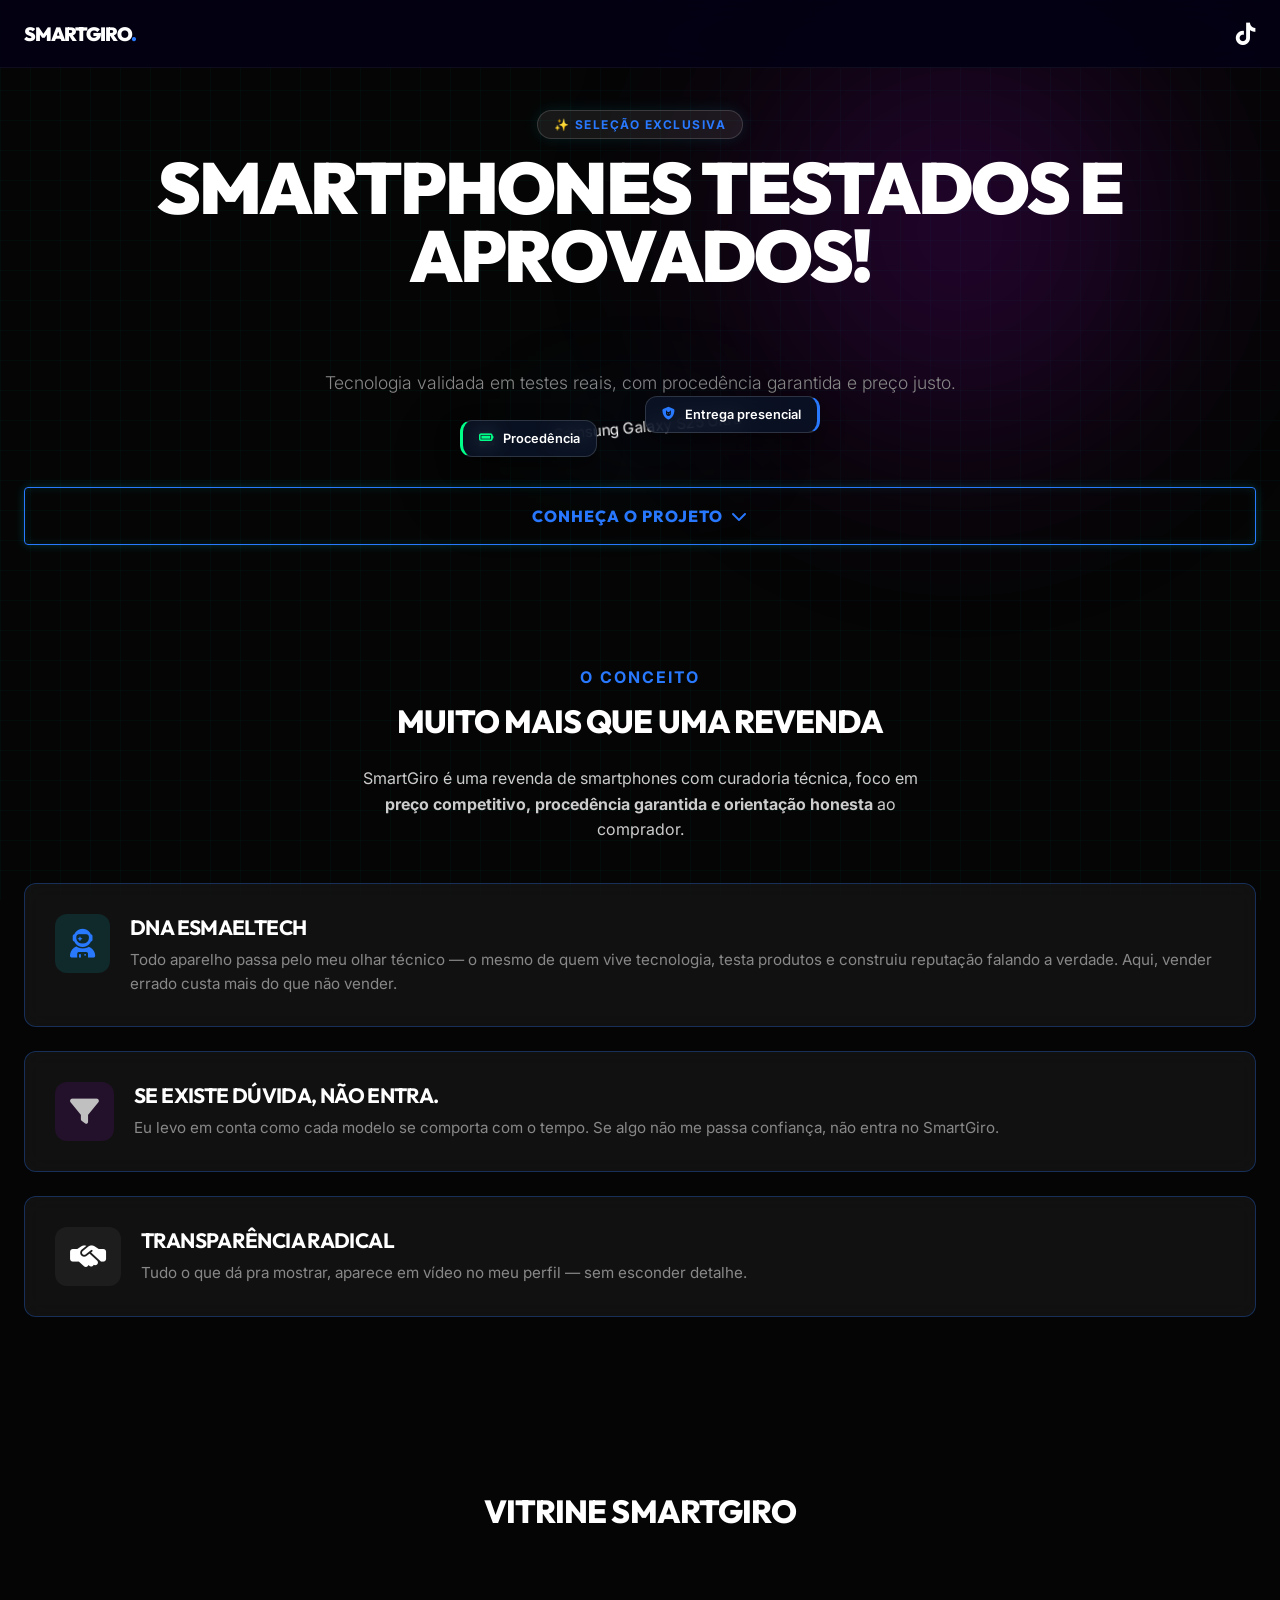
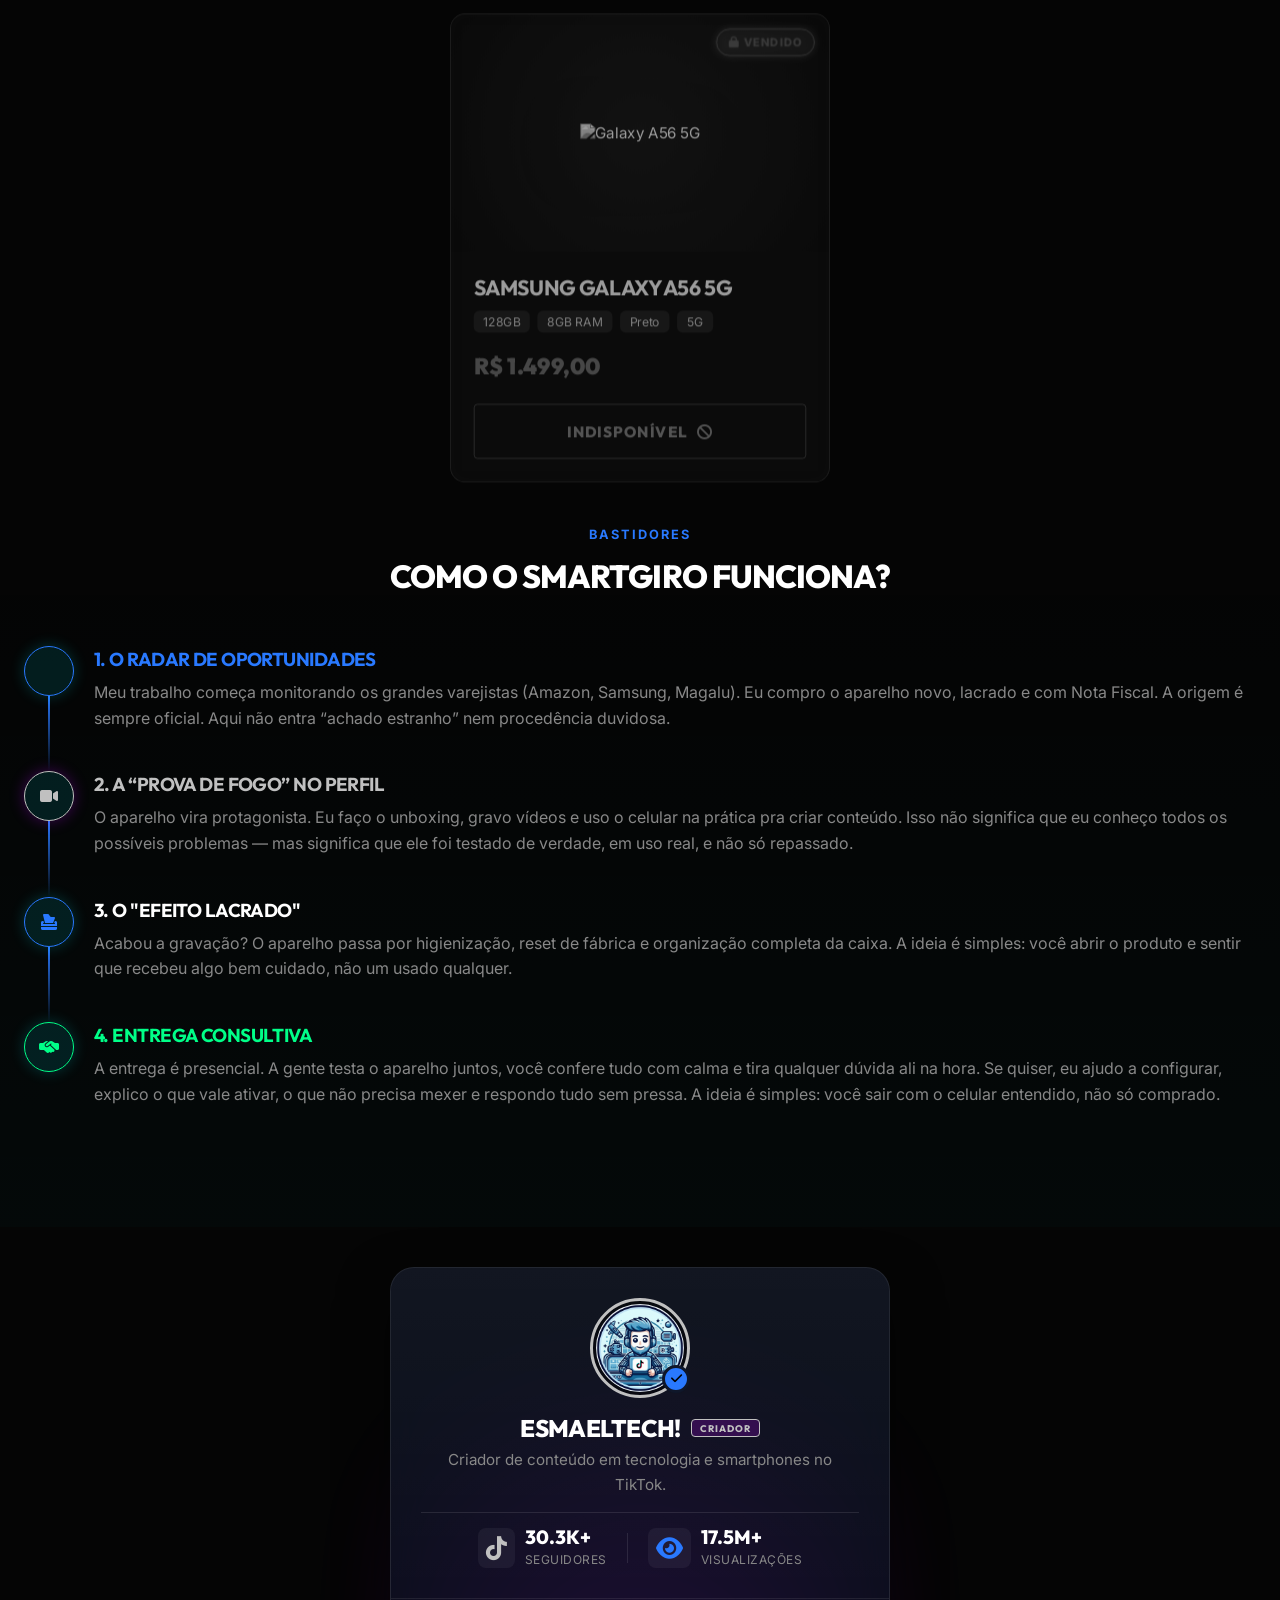
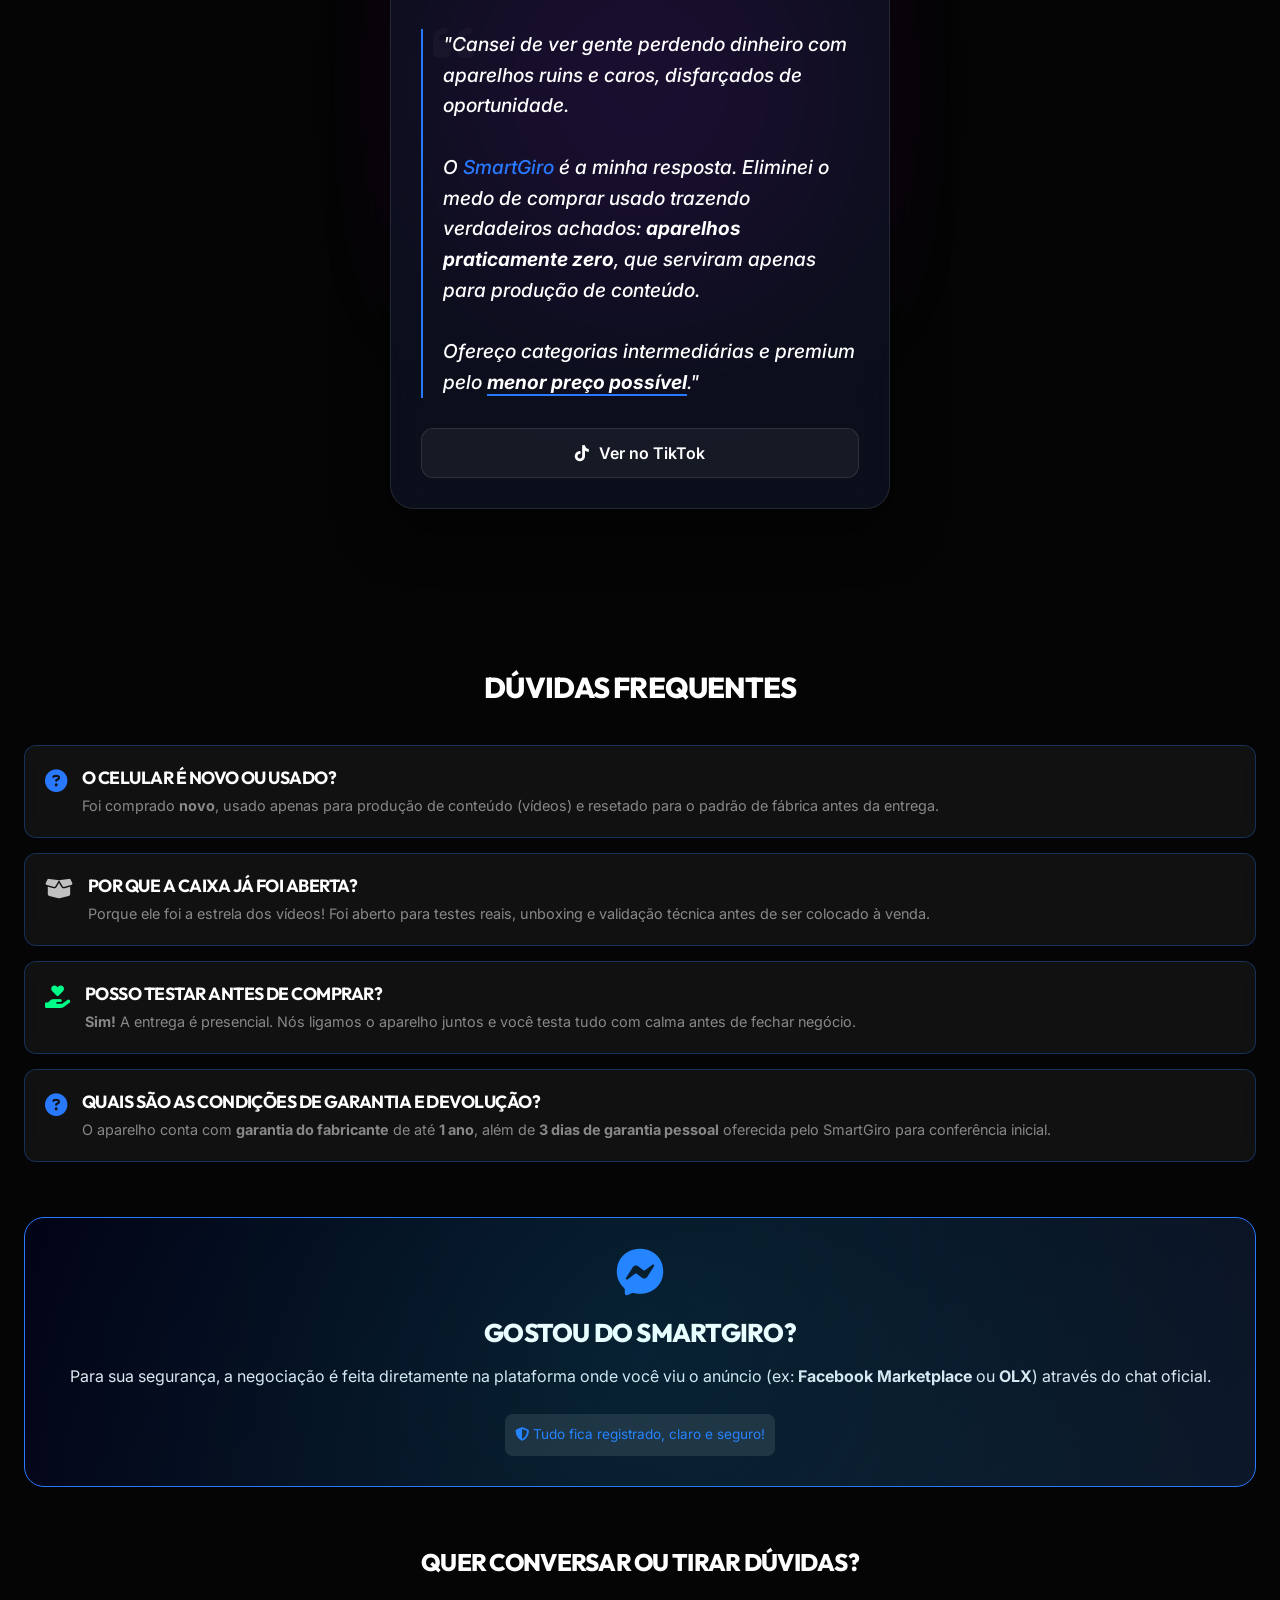
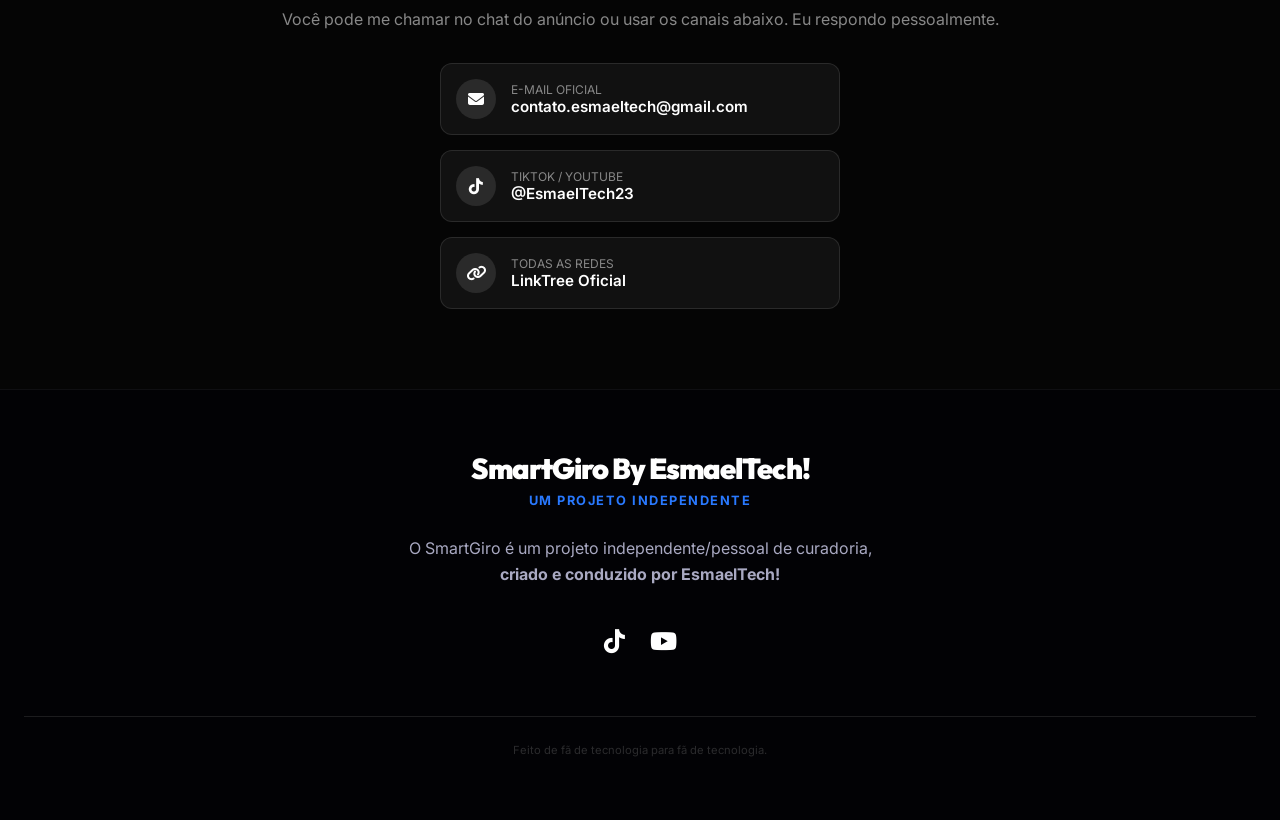
==== commit 679c8785: "Update index.html" ====
--- a/index.html
+++ b/index.html
@@ -40,7 +40,7 @@
         <div class="product-showcase reveal" style="transition-delay: 0.2s;">
             <div class="product-glow"></div>
             
-            <img src="https://stratanetworks.com/wp-content/uploads/2025/01/Galaxy-S25-Ultra-L30-Back.png" alt="Samsung Galaxy S25 Ultra" class="product-image-real">
+            <img src="https://qskinz.com/pt-br/products/samsung-galaxy-s25-ultra-soft-touch-polar-white-stealthmatte-skin?srsltid=AfmBOoqIIKrKXcUYV-QA-BbtW_LqTDaXG6vWIpgle-wfTOpeNn_d6nT7" alt="Samsung Galaxy S25 Ultra" class="product-image-real">
             
             <div class="float-badge badge-left">
                 <i class="fa-solid fa-battery-full" style="color: #00ff88;"></i>
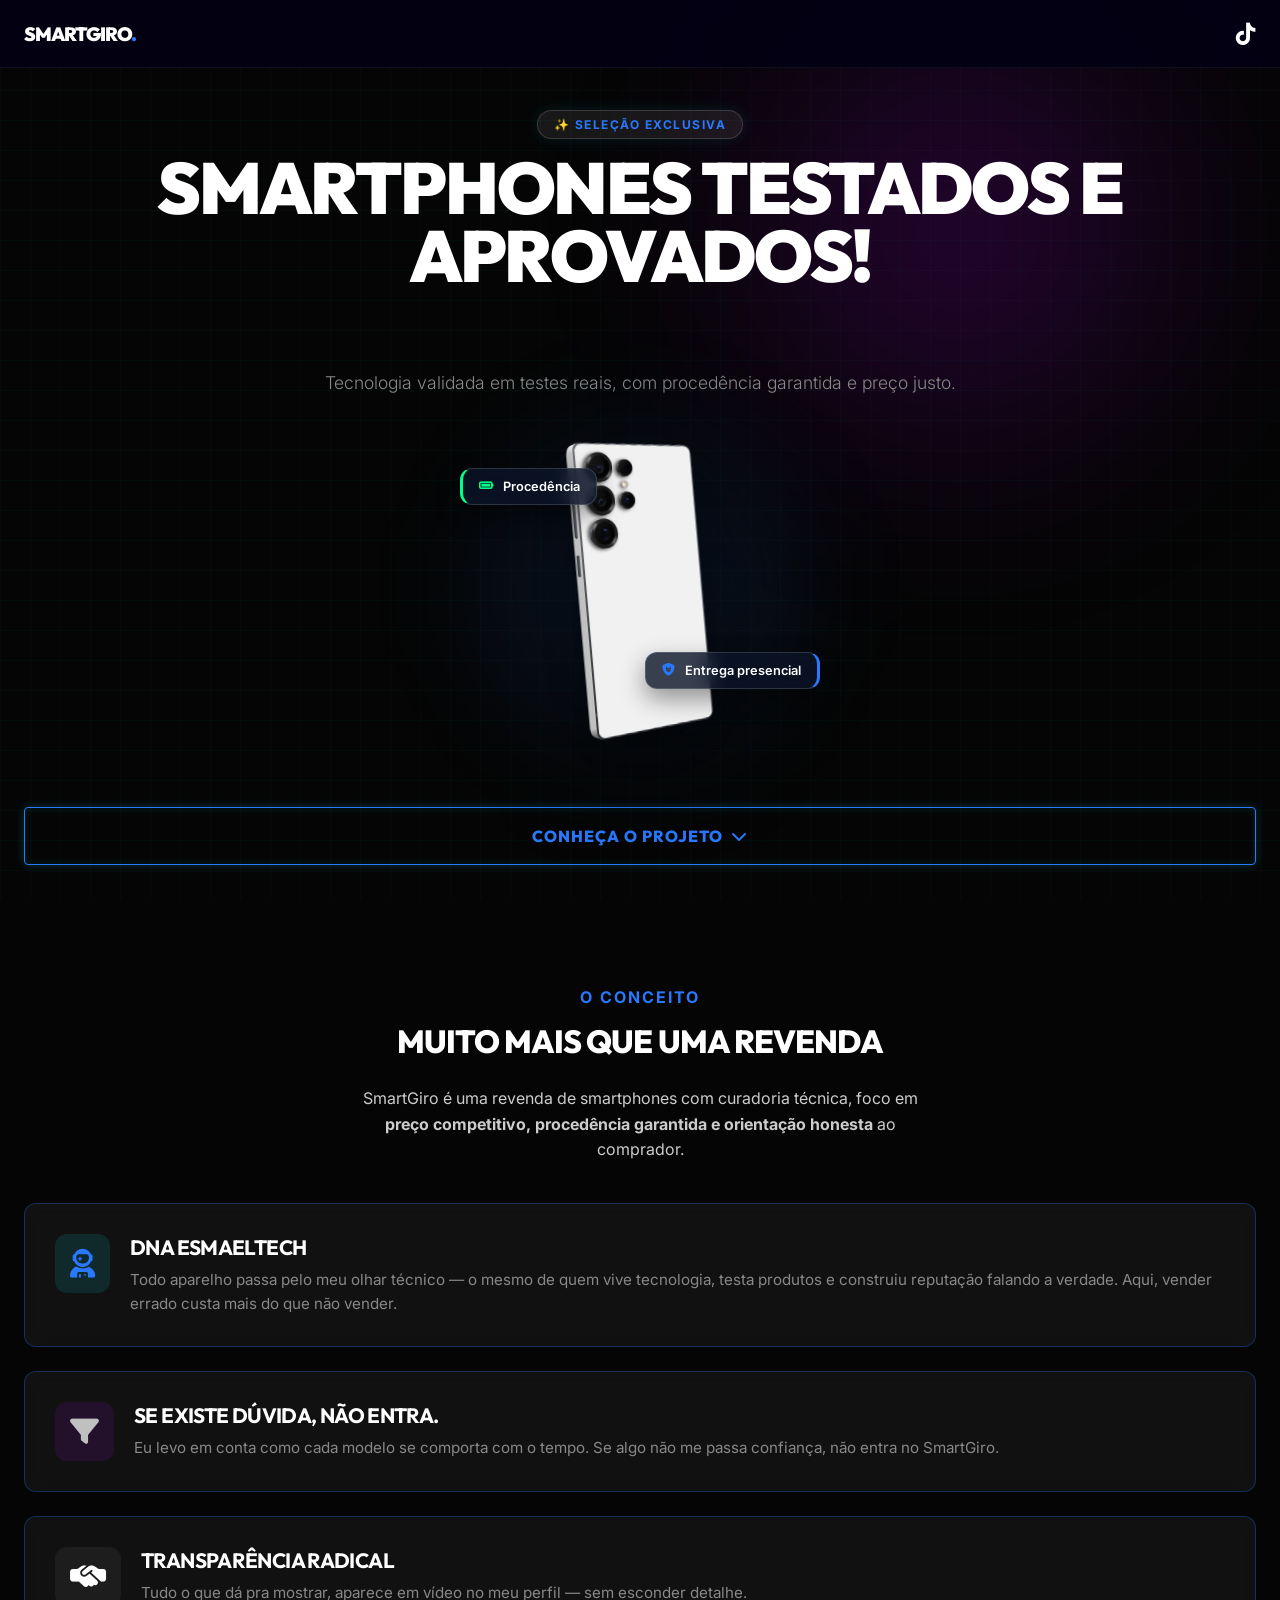
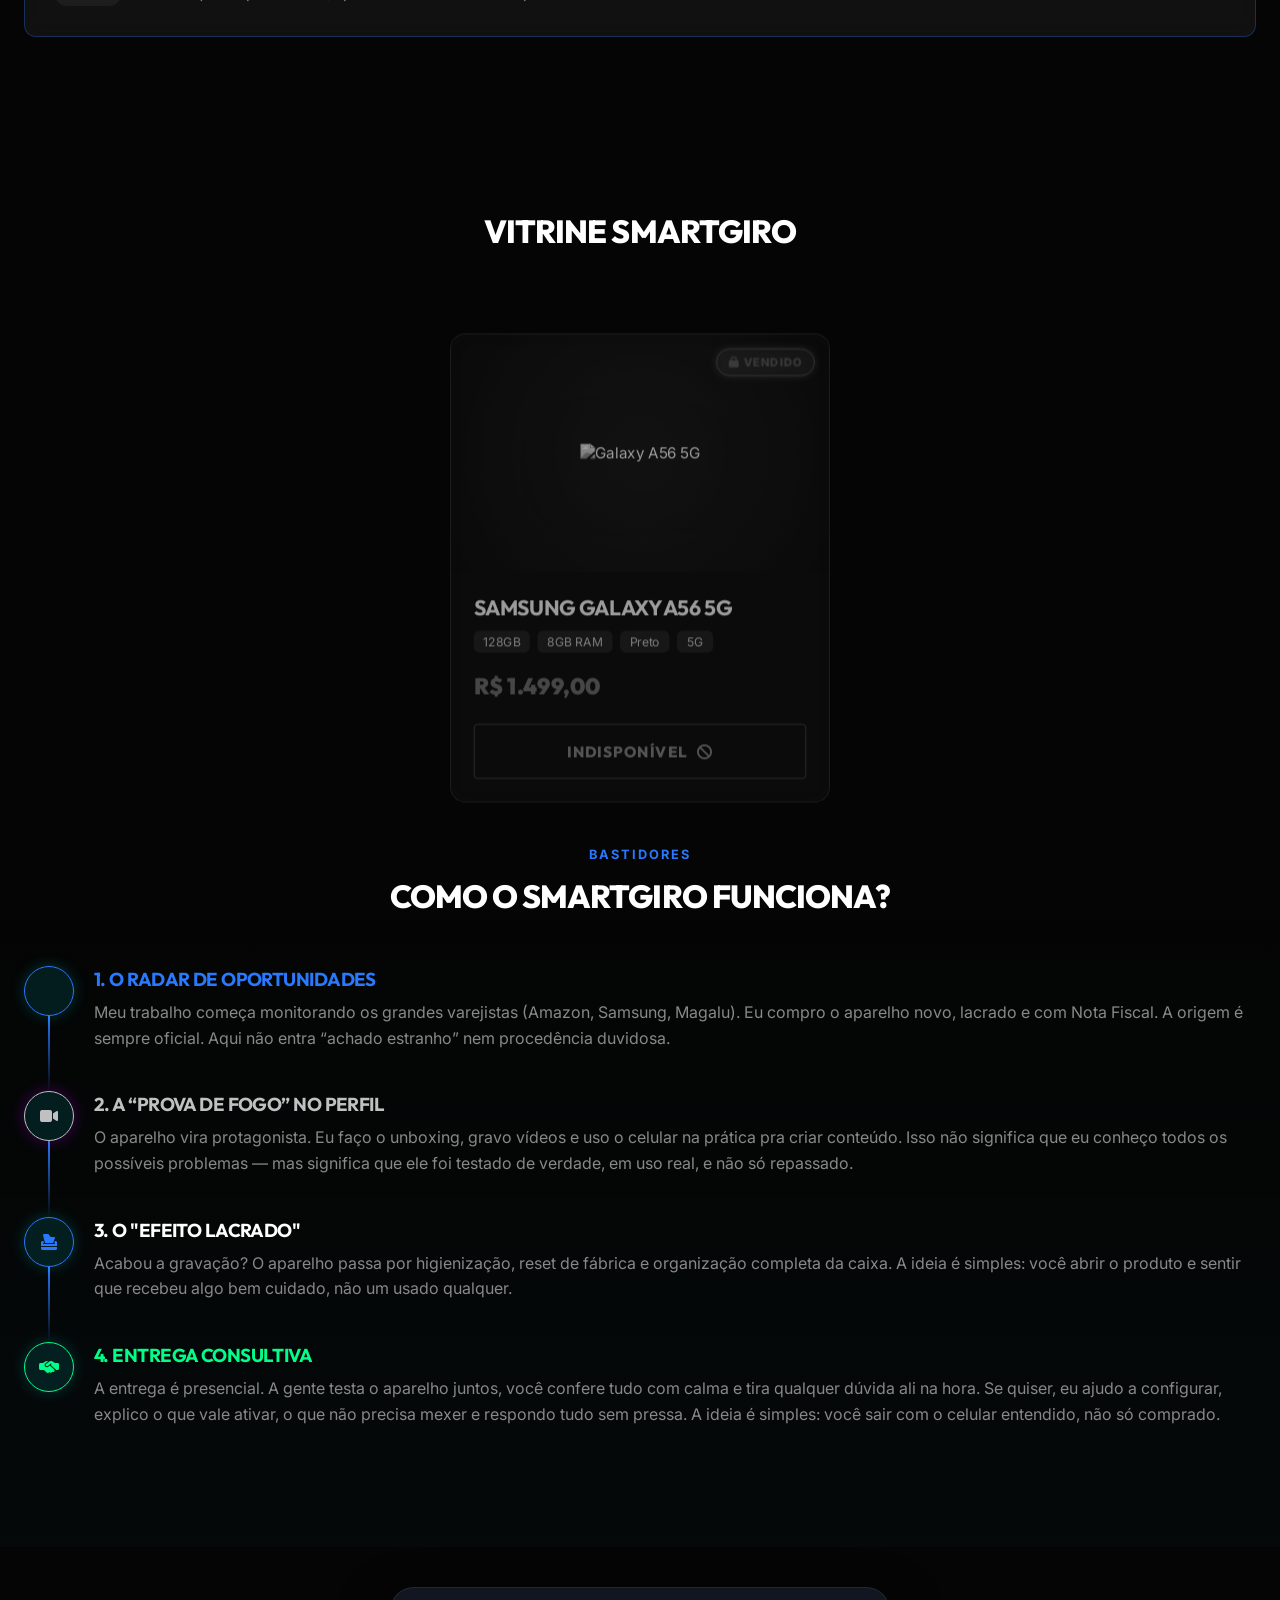
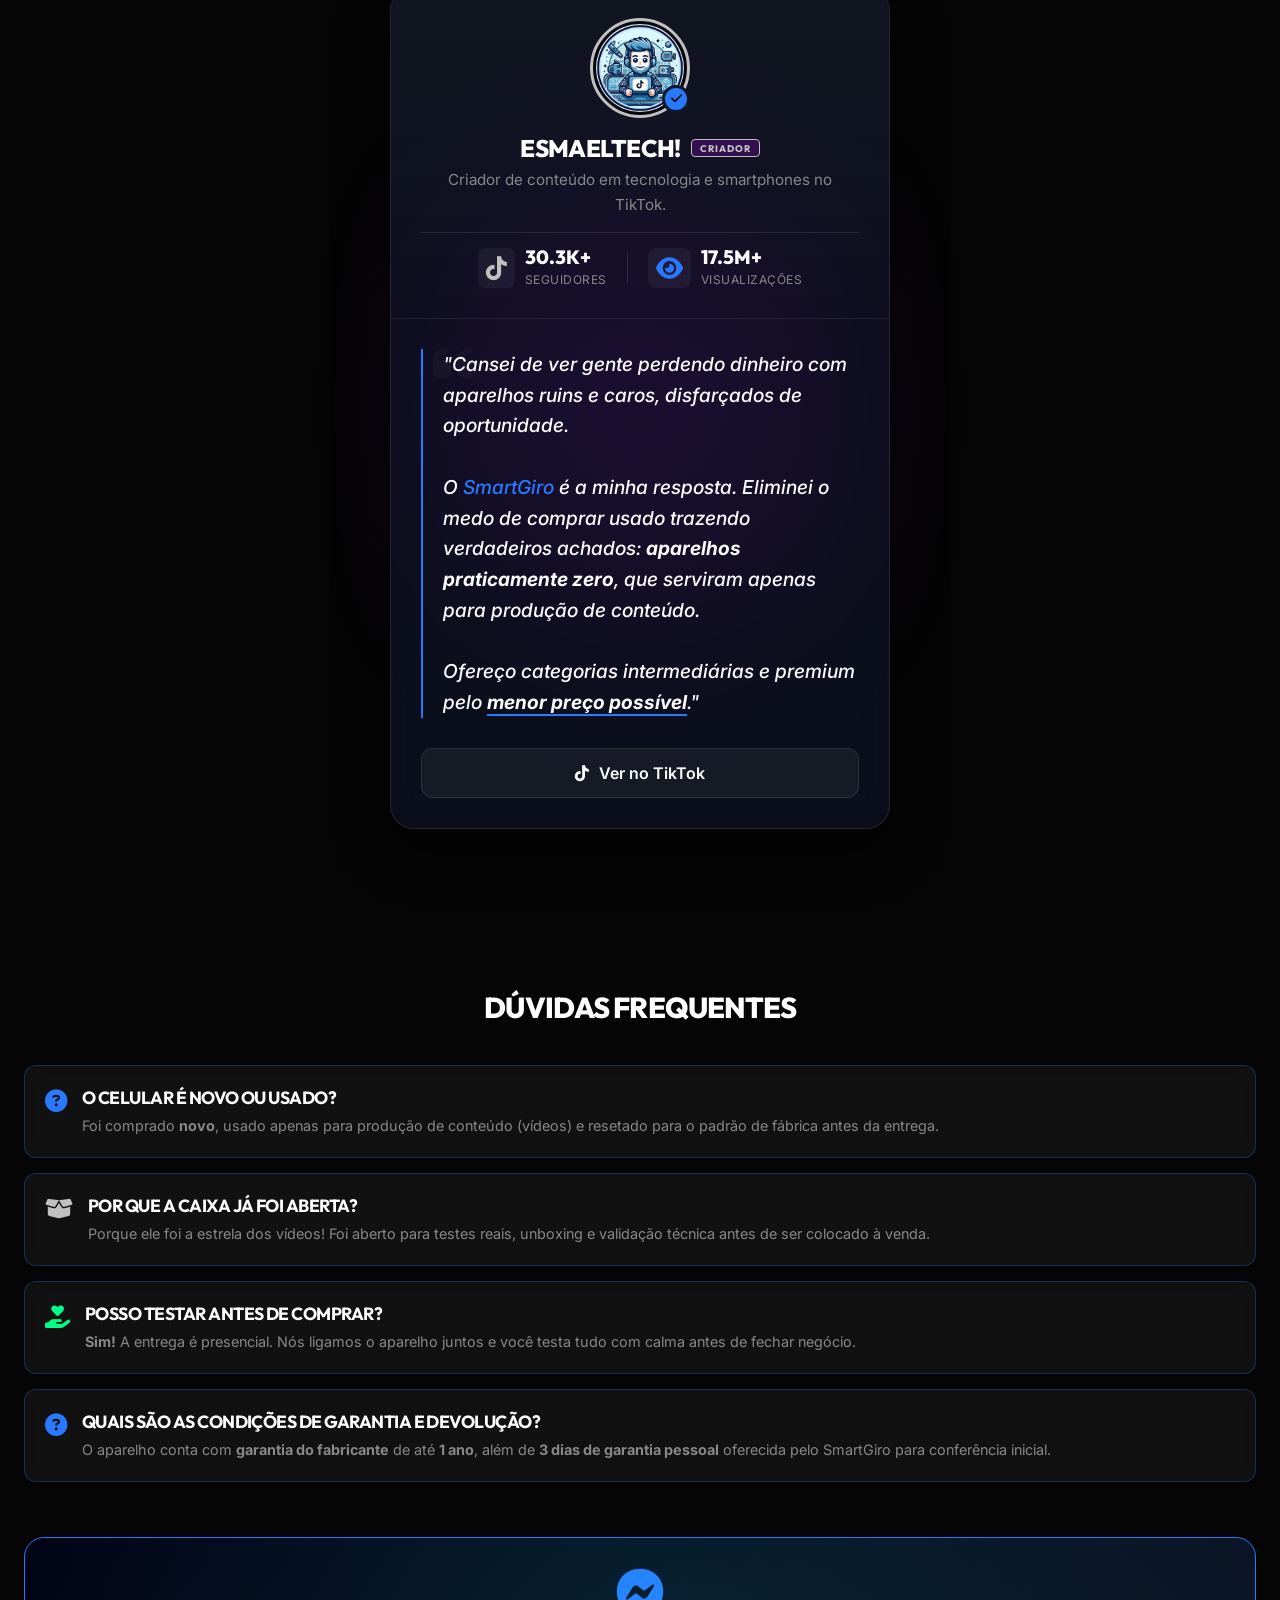
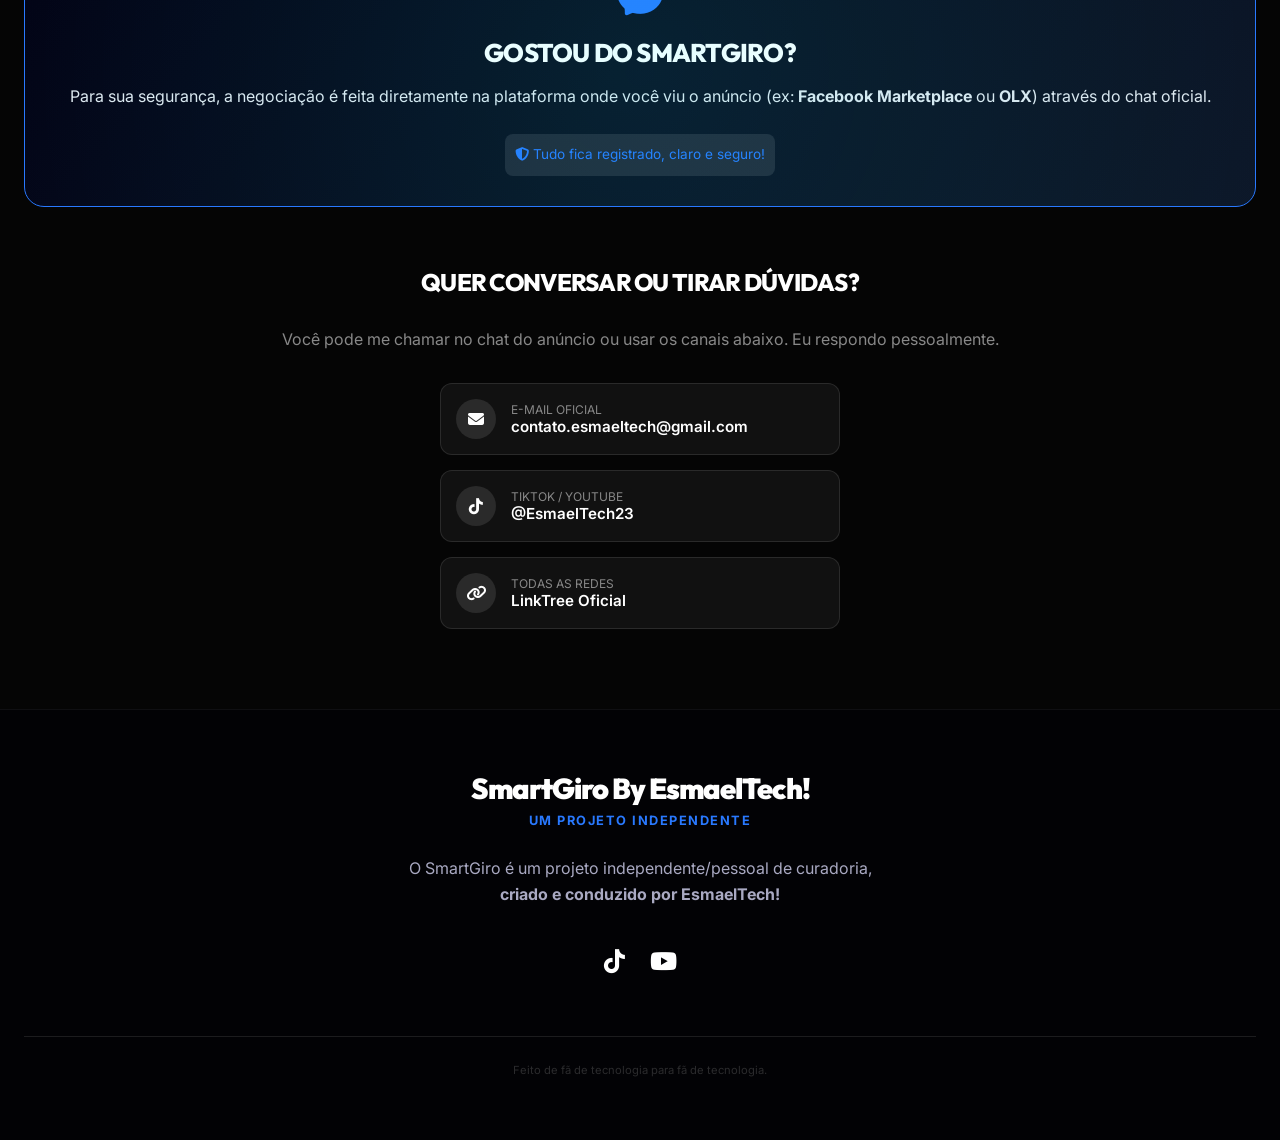
==== commit 7378e1d3: "Update index.html" ====
--- a/index.html
+++ b/index.html
@@ -40,7 +40,7 @@
         <div class="product-showcase reveal" style="transition-delay: 0.2s;">
             <div class="product-glow"></div>
             
-            <img src="https://qskinz.com/pt-br/products/samsung-galaxy-s25-ultra-soft-touch-polar-white-stealthmatte-skin?srsltid=AfmBOoqIIKrKXcUYV-QA-BbtW_LqTDaXG6vWIpgle-wfTOpeNn_d6nT7" alt="Samsung Galaxy S25 Ultra" class="product-image-real">
+            <img src="img/S25ultrapng.png" alt="Samsung Galaxy S25 Ultra" class="product-image-real">
             
             <div class="float-badge badge-left">
                 <i class="fa-solid fa-battery-full" style="color: #00ff88;"></i>
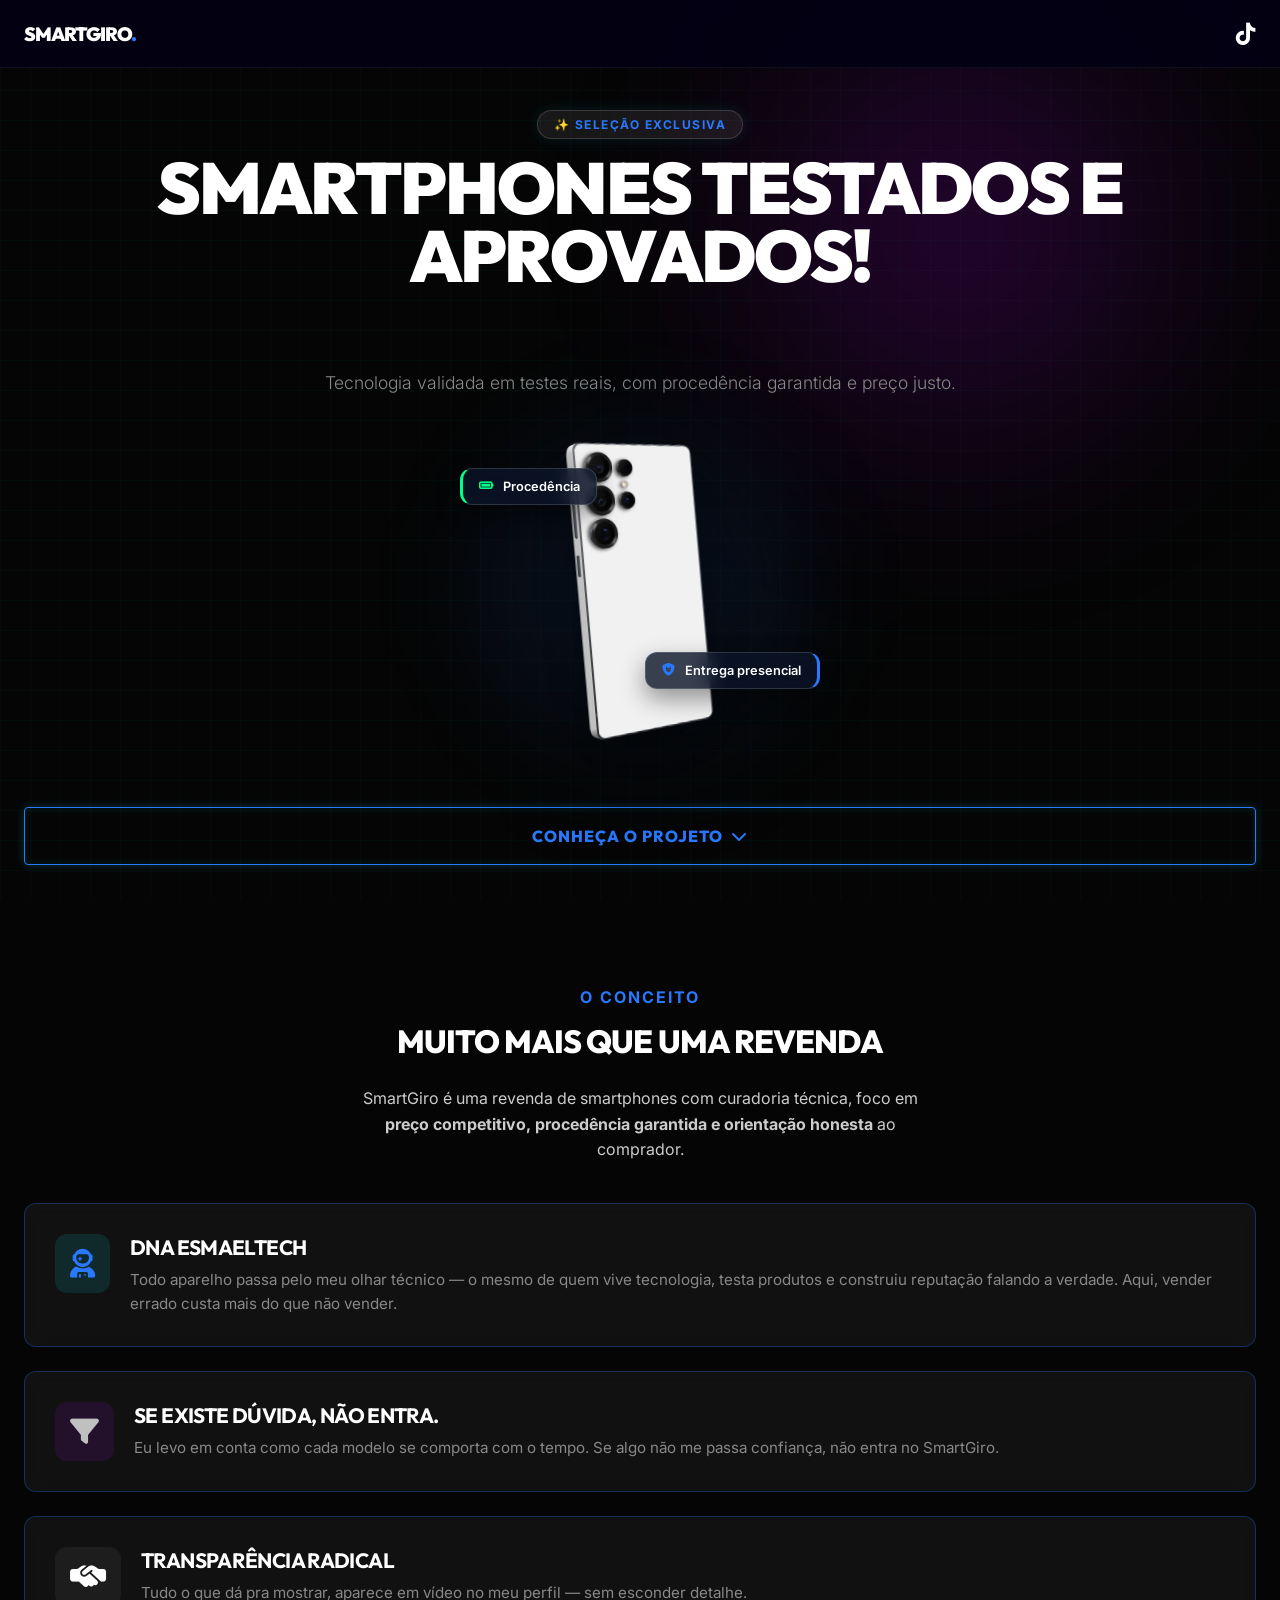
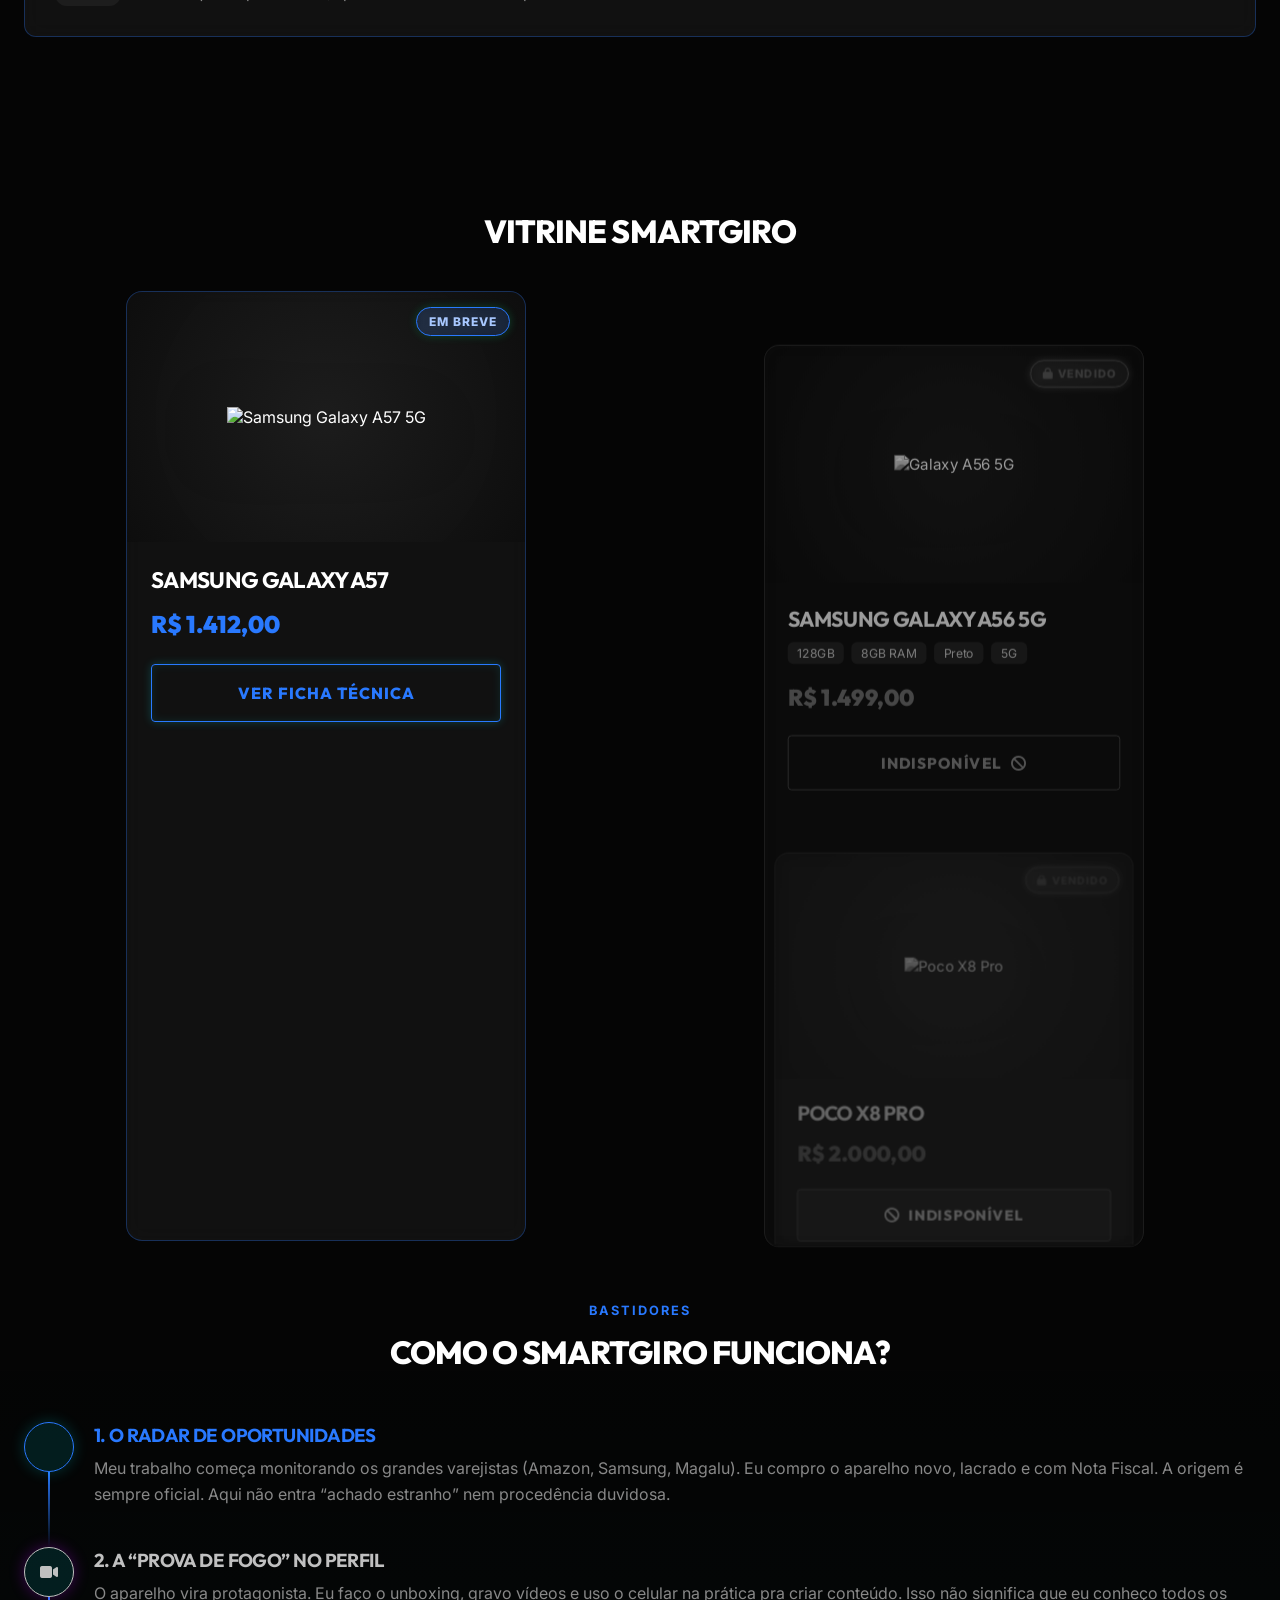
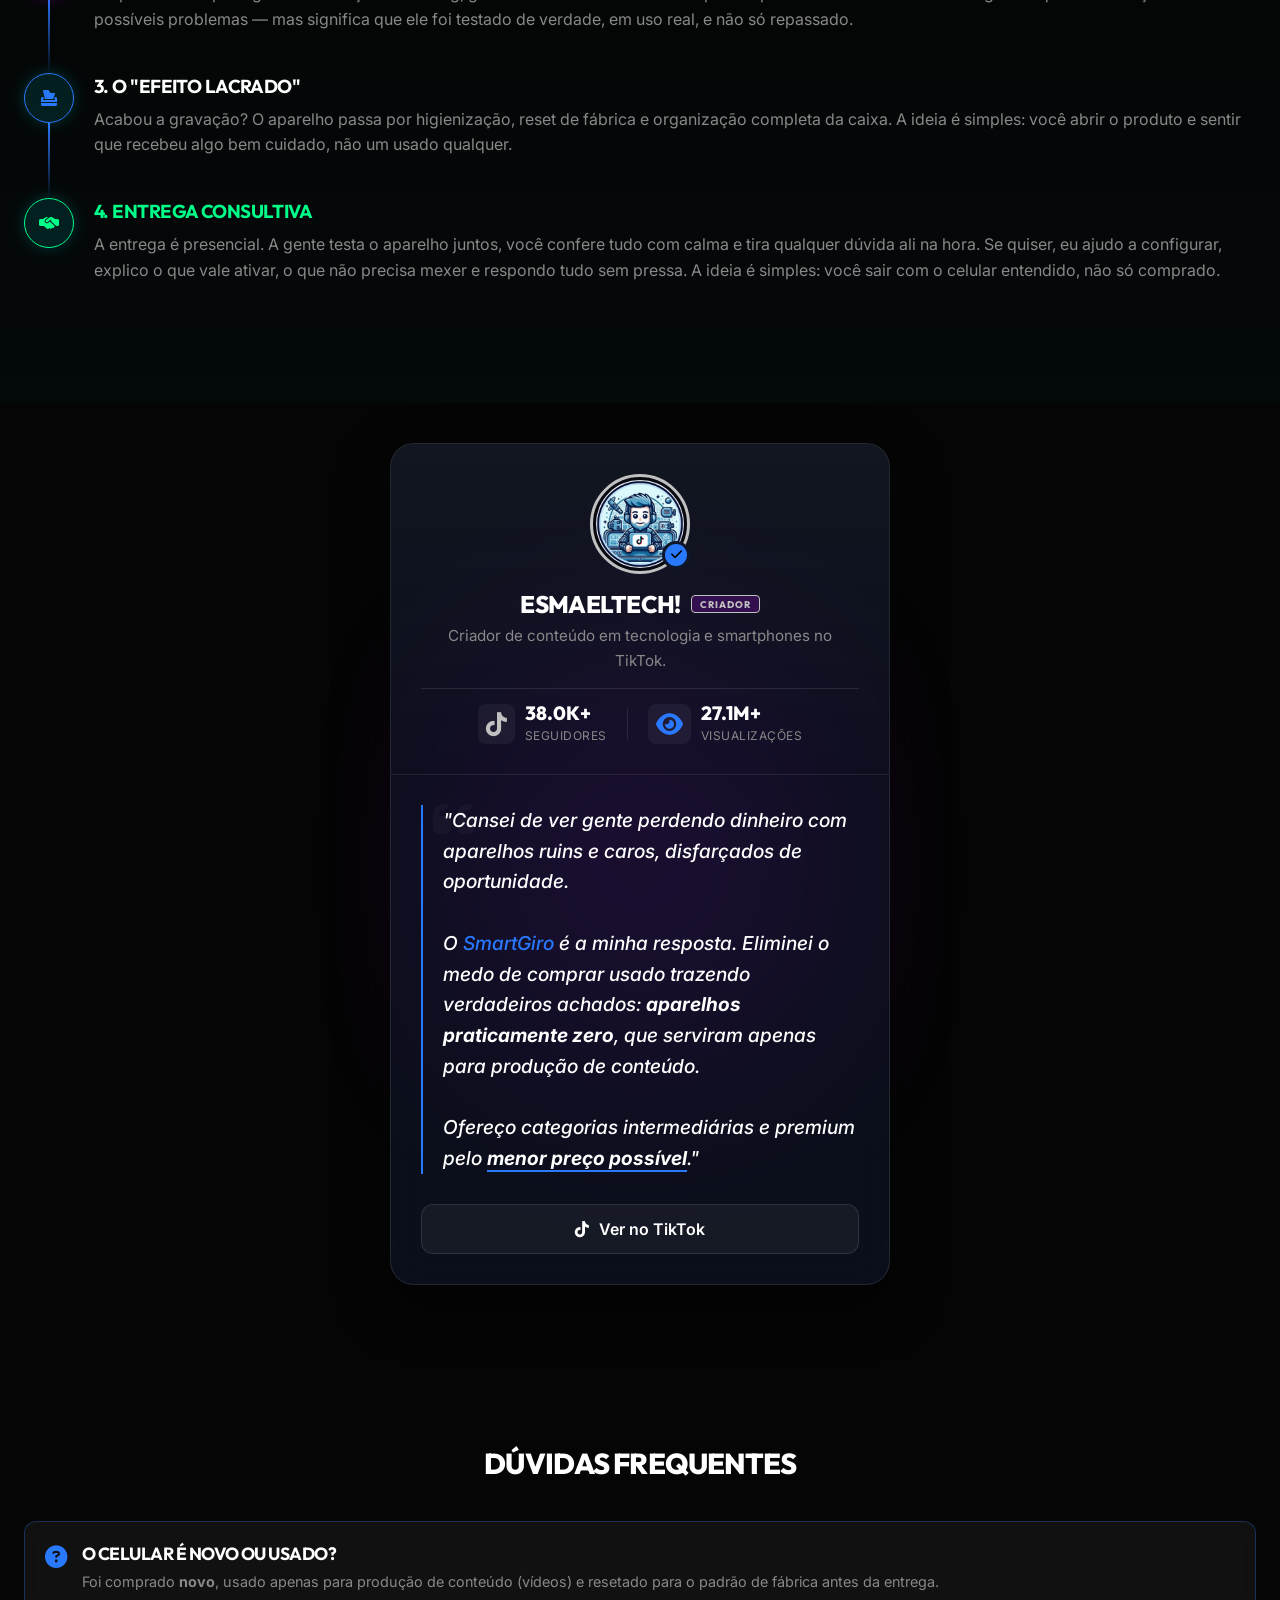
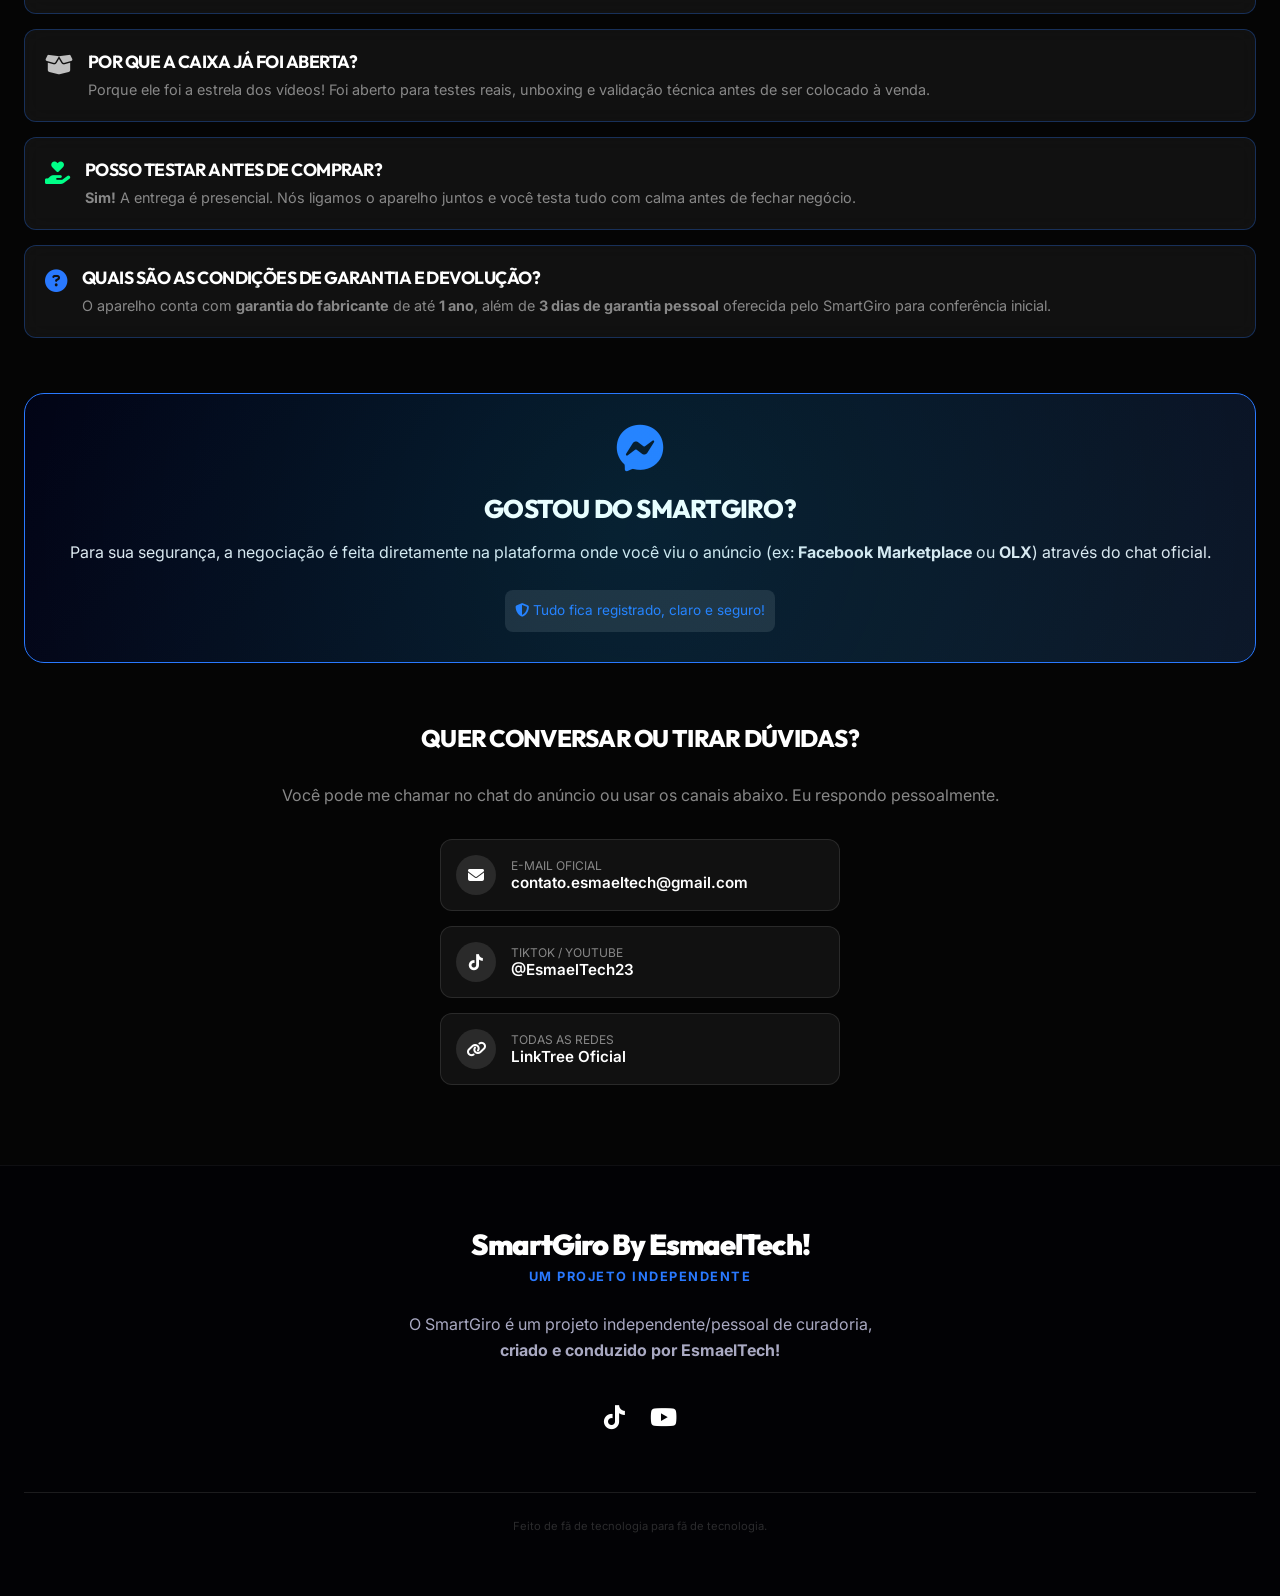
==== commit ab74656c: "Add files via upload" ====
--- a/index.html
+++ b/index.html
@@ -119,7 +119,21 @@
         </div>
 
         <div class="products-grid">
-
+<div class="product-card reveal">
+    <div class="status-badge" style="color: #a8c8ff; border-color: var(--neon-cyan); background: rgba(41, 121, 255, 0.15);">
+        Em breve
+    </div>
+
+    <div class="product-thumb">
+    <img src="img/A57png.png" alt="Samsung Galaxy A57 5G" loading="lazy">
+</div>
+
+    <div class="product-info">
+        <h3 class="product-title">Samsung Galaxy A57</h3>
+        <div class="product-price">R$ 1.412,00</div>
+        <a href="galaxy-a57.html" class="btn btn-neon">Ver ficha técnica</a>
+    </div>
+</div>
             <div class="product-card reveal sold">
     <div class="status-badge">
         <i class="fa-solid fa-lock"></i> Vendido
@@ -145,6 +159,28 @@
             INDISPONÍVEL <i class="fa-solid fa-ban" style="margin-left: 10px;"></i>
         </a>
     </div>
+    <div class="product-card reveal sold">
+    <div class="status-badge">
+        <i class="fa-solid fa-lock" aria-hidden="true"></i> Vendido
+    </div>
+
+    <div class="product-thumb">
+        <img src="img/x8propng.png" alt="Poco X8 Pro" loading="lazy">
+    </div>
+
+    <div class="product-info">
+        <h3 class="product-title">Poco X8 Pro</h3>
+
+        <div class="product-price">R$ 2.000,00</div>
+
+        <span class="btn"
+              style="border: 1px solid #555; background: rgba(255, 255, 255, 0.05); color: #ddd; gap: 10px; cursor: default;">
+            <i class="fa-solid fa-ban" aria-hidden="true"></i>
+            Indisponível
+        </span>
+    </div>
+</div>
+</div>
 </div>
             </div>
     </section>
@@ -216,7 +252,7 @@
                             <div class="p-stat">
                                 <i class="fa-brands fa-tiktok" style="color: var(--neon-purple);"></i>
                                 <div>
-                                    <span class="p-number">30.3K+</span>
+                                    <span class="p-number">38.0K+</span>
                                     <span class="p-label">Seguidores</span>
                                 </div>
                             </div>
@@ -226,7 +262,7 @@
                             <div class="p-stat">
                                 <i class="fa-solid fa-eye" style="color: var(--neon-cyan);"></i>
                                 <div>
-                                    <span class="p-number">17.5M+</span>
+                                    <span class="p-number">27.1M+</span>
                                     <span class="p-label">Visualizações</span>
                                 </div>
                             </div>
--- a/style.css
+++ b/style.css
@@ -249,3 +249,55 @@
         transform: translateX(-15px); /* Deslize suave para a esquerda */
     }
 }
+<!DOCTYPE html>
+<html lang="pt-BR">
+<head>
+    <meta charset="UTF-8">
+    <meta name="viewport" content="width=device-width, initial-scale=1.0">
+    <title>Samsung Galaxy A57 | SmartGiro</title>
+    <link rel="icon" type="image/png" href="unnamed-removebg-preview.png">
+    <link rel="stylesheet" href="style.css">
+    <link rel="stylesheet" href="https://fonts.googleapis.com/css2?family=Inter:wght@300;400;500&family=Outfit:wght@700;900&display=swap">
+</head>
+<body>
+    <header>
+        <div class="brand">Smart<span>Giro</span></div>
+        <a href="index.html#vitrine" style="color: white; text-decoration: none;">
+            Voltar à vitrine
+        </a>
+    </header>
+
+    <main>
+        <section class="hero" aria-labelledby="titulo-produto">
+            <p class="pill-badge">Em breve</p>
+            <h1 id="titulo-produto" class="hero-title">Samsung Galaxy A57</h1>
+
+            <div class="product-showcase">
+                <!-- Substitua o parágrafo pela foto real da unidade. -->
+                <p>Foto a adicionar</p>
+            </div>
+
+            <p class="product-price">Preço a confirmar</p>
+        </section>
+
+        <section class="container" style="max-width: 680px; margin: 0 auto; padding-bottom: 60px;">
+            <div class="tech-card">
+                <h2>Detalhes do aparelho</h2>
+                <p><strong>Armazenamento e RAM</strong> — a confirmar</p>
+                <p><strong>Cor</strong> — a confirmar</p>
+                <p><strong>Estado do aparelho</strong> — a confirmar</p>
+            </div>
+
+            <div class="tech-card">
+                <h2>Como comprar</h2>
+                <!-- Quando publicar o anúncio, adicione aqui o link oficial usando class="btn btn-neon". -->
+                <p>O link do anúncio será adicionado quando a venda abrir.</p>
+            </div>
+        </section>
+    </main>
+
+    <footer>
+        <div class="brand">Smart<span>Giro</span> By EsmaelTech!</div>
+    </footer>
+</body>
+</html>
